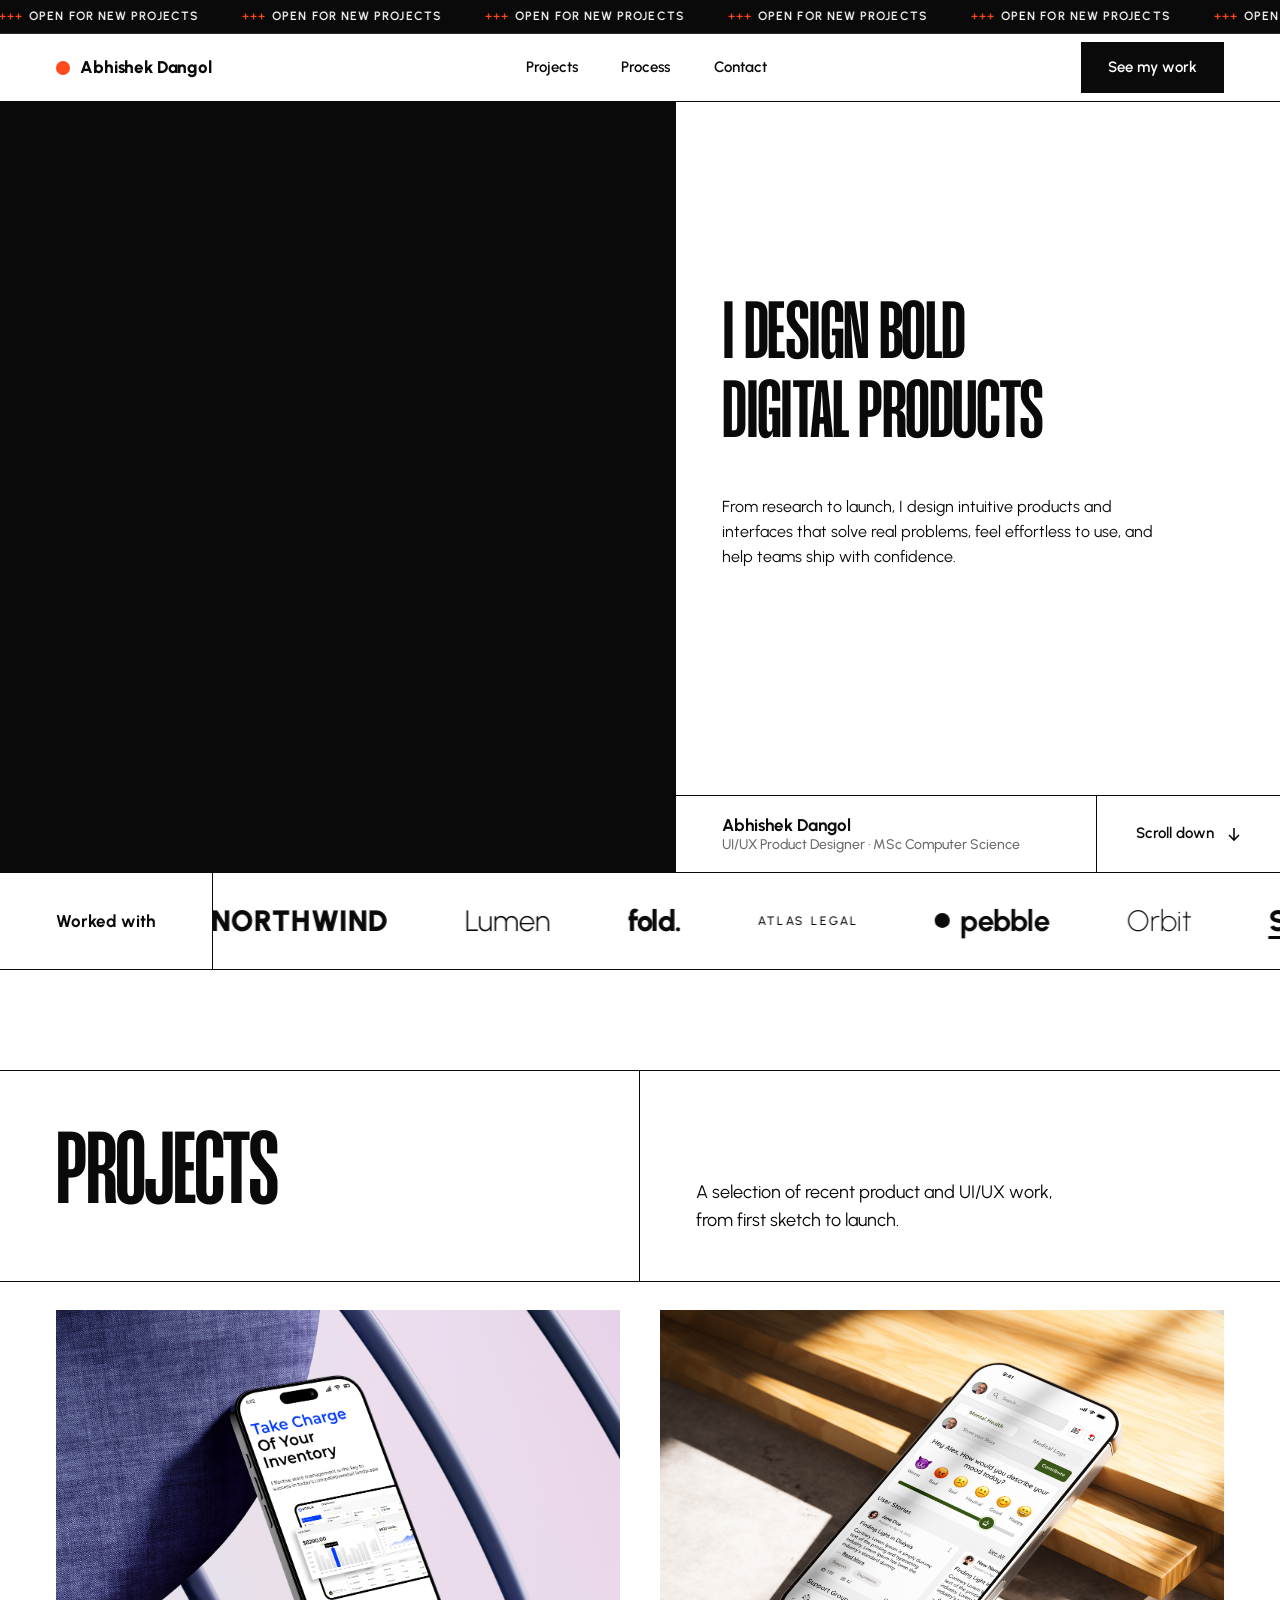
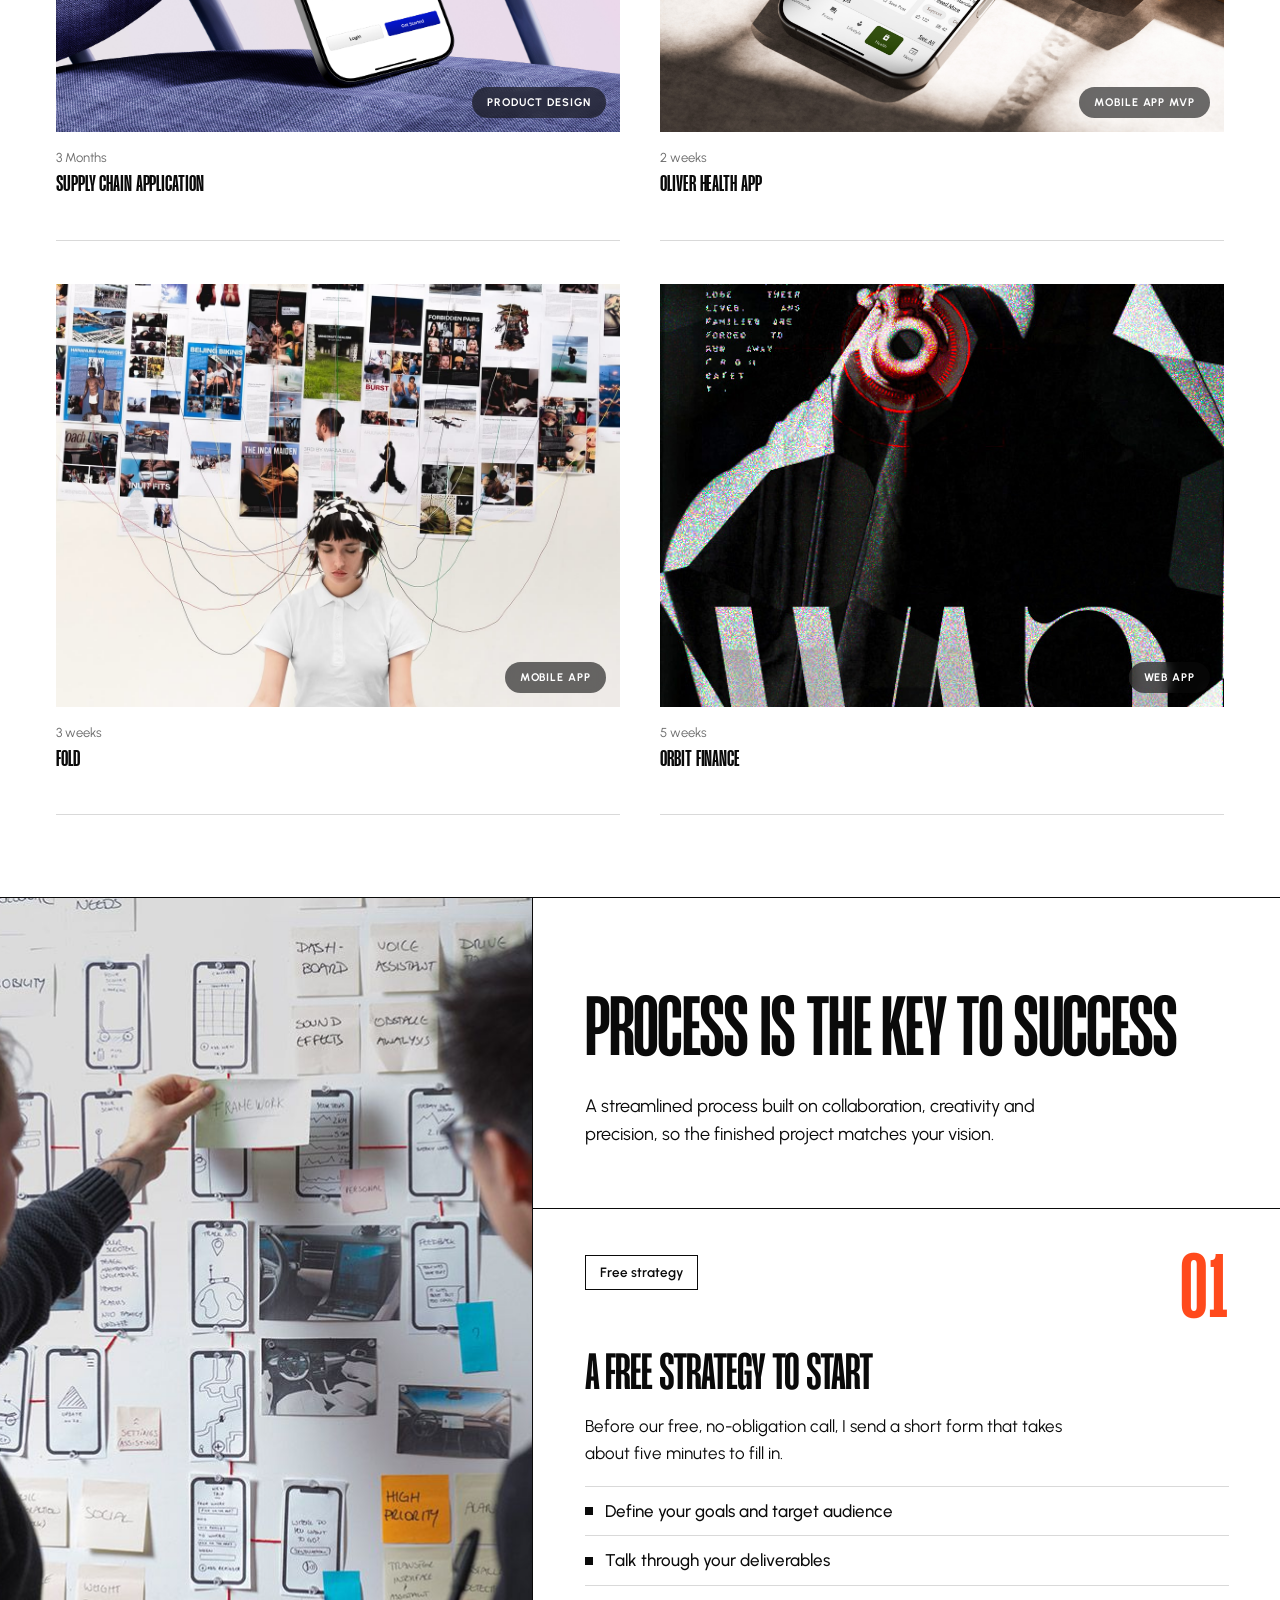
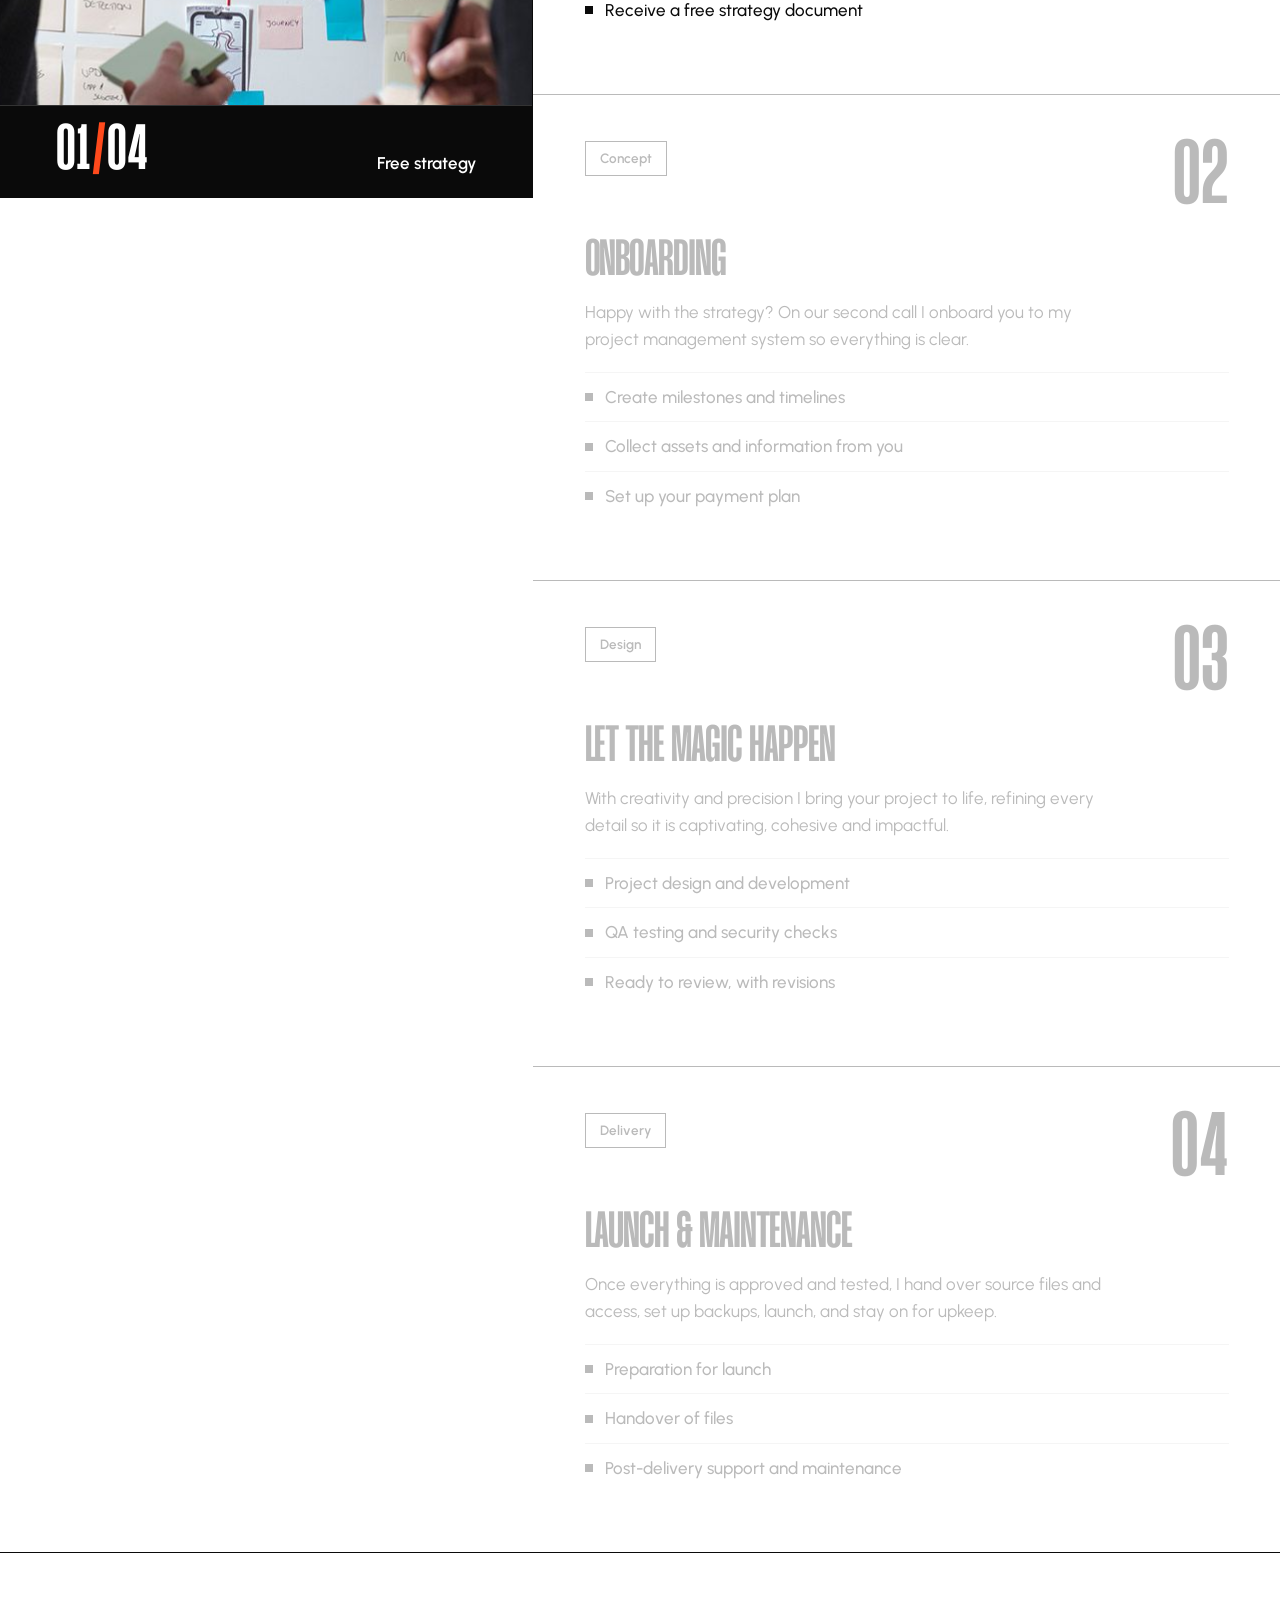
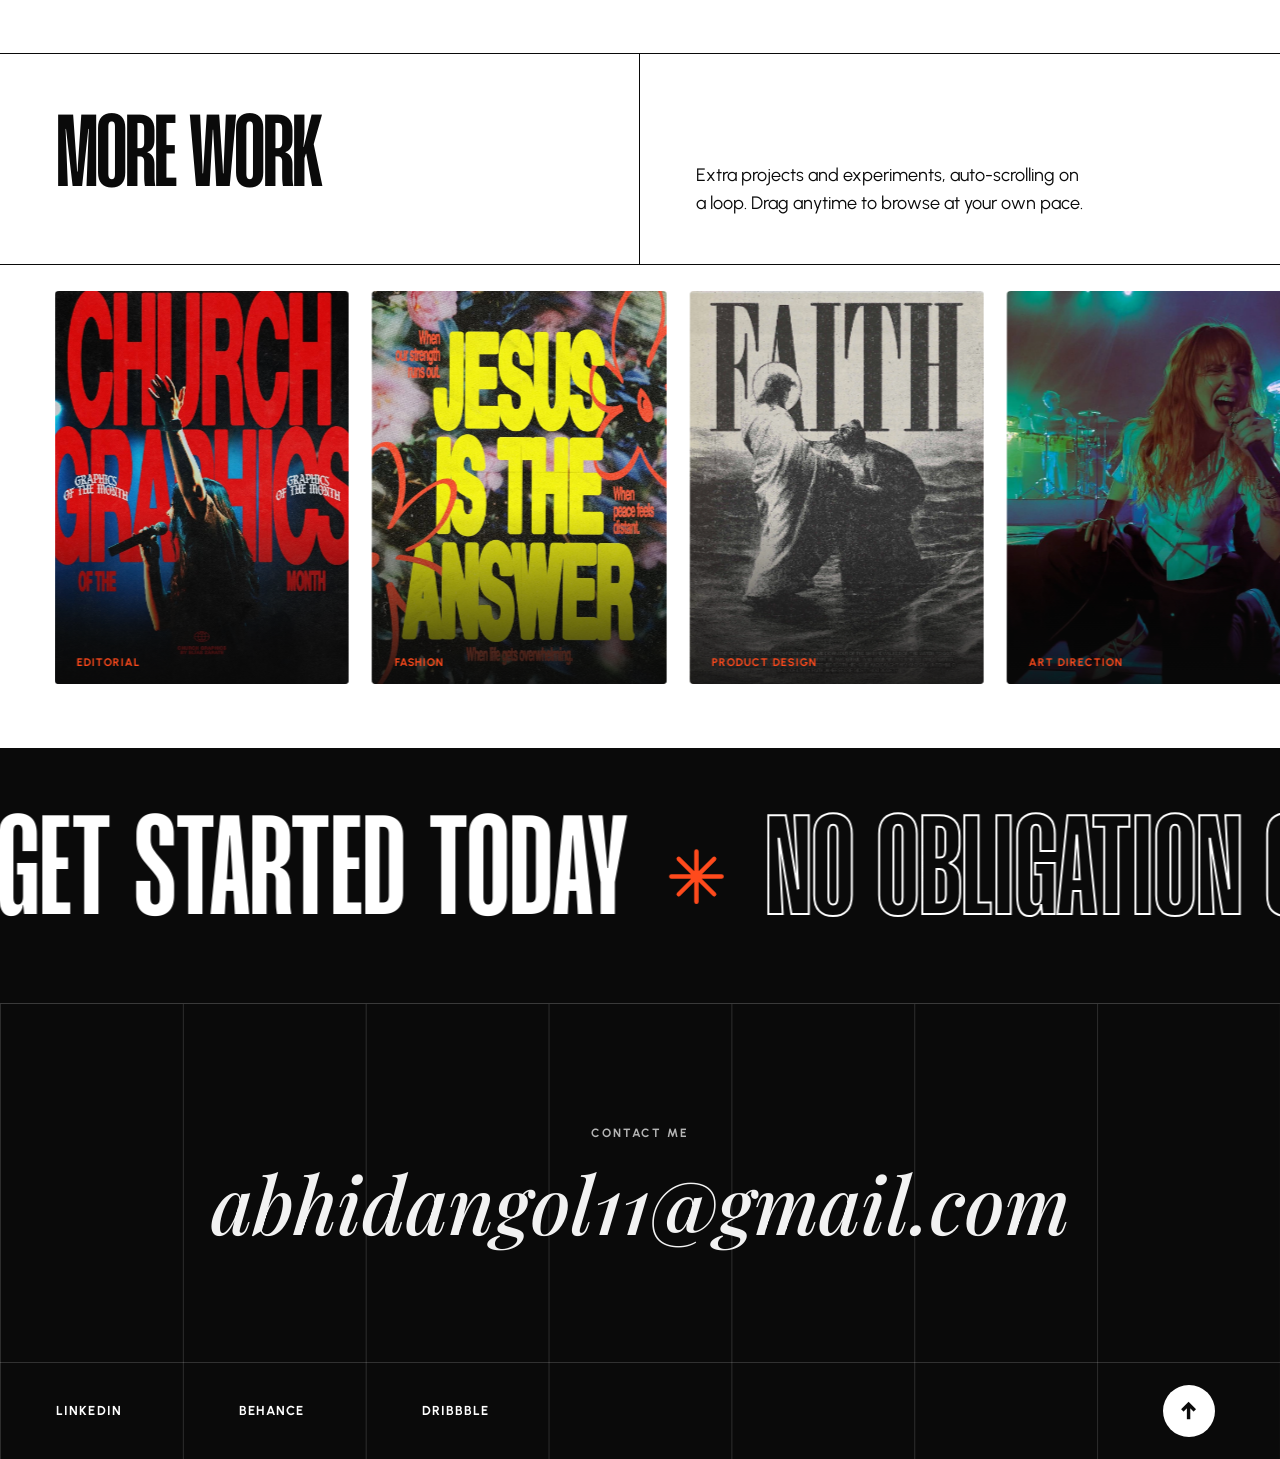
==== index.html @ b057a964 "Commented code deleted, font updated in project page" ====
<!doctype html>
<html lang="en">

<head>
  <meta charset="utf-8">
  <meta name="viewport" content="width=device-width, initial-scale=1">
  <title>Abhishek Dangol | UI/UX Product Designer</title>
  <meta name="description"
    content="Portfolio of Abhishek Dangol, a UI/UX product designer with a master's degree in computer science, crafting thoughtful digital products from research to launch.">
  <meta name="theme-color" content="#ffffff">
  <meta property="og:title" content="Abhishek Dangol | UI/UX Product Designer">
  <meta property="og:description"
    content="Digital products designed with research, care and craft, from first sketch to launch.">
  <meta property="og:type" content="website">
  <link rel="icon"
    href="data:image/svg+xml,%3Csvg xmlns='http://www.w3.org/2000/svg' viewBox='0 0 32 32'%3E%3Crect width='32' height='32' fill='%230A0A0A'/%3E%3Ccircle cx='16' cy='16' r='7' fill='%23FF4A1C'/%3E%3C/svg%3E">
  <link rel="preconnect" href="https://fonts.googleapis.com">
  <link rel="preconnect" href="https://fonts.gstatic.com" crossorigin>
  <link href="https://fonts.googleapis.com/css2?family=Archivo:wdth,wght@62..125,100..900&family=Playfair+Display:ital,wght@1,500;1,600&display=swap"
    rel="stylesheet">

  <link href="https://fonts.googleapis.com/css2?family=Urbanist:wght@400;500;600;700;800&family=Playfair+Display:ital,wght@1,500;1,600&display=swap"
  rel="stylesheet">

  
  <link rel="stylesheet" href="portfolio.css">
  <script>document.documentElement.classList.add('js')</script>

  <!--
  ─────────────────────────────────────────────────────────────
  HOW TO MAKE THIS YOURS
  1. Find & replace  "Abhishek Dangol"  with your name, if needed.
  2. Replace the links marked YOUR-BOOKING-LINK, YOUR-LINKEDIN, YOUR-CASE-STUDIES-LINK
     and YOUR-PROJECT-LINK.
  3. Edit copy directly in the HTML. It is plain text.
  4. Every image placeholder below is a static generated graphic, not an
     animation, so you can see exactly where a real image will sit. To swap
     one in, add  data-img="your-image.jpg"  to that block's <canvas> and it
     is replaced with your <img> automatically:
       - Hero photo:      <canvas id="heroCv"> inside <div class="hero-viz">
       - Project covers:  the <canvas> inside each <a class="pcard">
       - Process visuals: the <canvas> inside each <div class="pframe">
         (one per step — 01 Free strategy, 02 Concept, 03 Design, 04 Delivery)
  5. The single accent colour is --accent in :root. Change it in one place.
  ─────────────────────────────────────────────────────────────
-->


</head>

<body>
  <a class="skip" href="#projects">Skip to content</a>

  <!-- ============ HEADER ============ -->
  <header class="site-header" id="top">
    <div class="ticker marquee" data-speed="55" aria-label="Currently open for new projects">
      <div class="track">
        <div class="set">
          <span class="tk"><em>+++</em>Open for new projects</span>
          <span class="tk"><em>+++</em>Open for new projects</span>
          <span class="tk"><em>+++</em>Open for new projects</span>
          <span class="tk"><em>+++</em>Open for new projects</span>
        </div>
      </div>
    </div>
    <nav class="nav" aria-label="Main">
      <a class="logo" href="#top" aria-label="Abhishek Dangol, back to top"><i></i>Abhishek Dangol</a>
      <ul class="links">
        <li><a href="#projects"><span class="roll">Projects</span></a></li>
        <li><a href="#process"><span class="roll">Process</span></a></li>
        <li><a href="#contact"><span class="roll">Contact</span></a></li>
      </ul>
      <a class="btn" href="YOUR-BOOKING-LINK" target="_blank" rel="noopener"><span class="roll">See my work</span></a>
      <button class="burger" id="burger" aria-expanded="false" aria-controls="menu">Menu</button>
    </nav>
  </header>

  <div class="menu" id="menu" aria-hidden="true">
    <ul>
      <li><a href="#projects">Projects</a></li>
      <li><a href="#process">Process</a></li>
      <li><a href="#contact">Contact</a></li>
    </ul>
    <p>Open for new projects. Free, no-obligation strategy call.</p>
  </div>

  <main>

    <!-- ============ HERO ============ -->
    <section class="hero" aria-labelledby="hero-title">
      <div class="hero-viz" id="heroViz">
        <!-- <canvas id="heroCv" aria-hidden="true"></canvas> -->
        <!-- <img src="images/hero-image.jpg" alt="Abhishek Dangol"> -->
        <video
          src="images/video.mp4"
          autoplay
          muted
          loop
          playsinline
          aria-label="Abhishek Dangol">
        </video>

        <!-- <span class="hint">Photo placeholder</span> -->
      </div>
      <div class="hero-copy">
        <div class="hc-main">
          <h1 class="display" id="hero-title">
            <span class="line"><span class="inner" style="--d:0">I design bold</span></span>
            <span class="line"><span class="inner" style="--d:1">digital products</span></span>
            <!-- <span class="line"><span class="inner" style="--d:2">products</span></span> -->
          </h1>
          <p>From research to launch, I design intuitive products and interfaces that solve real problems, feel
            effortless to use, and help teams ship with confidence.</p>
        </div>
        <div class="hc-bar">
          <div class="who">Abhishek Dangol<span>UI/UX Product Designer &middot; MSc Computer Science</span></div>
          <a class="cue" href="#clients"><span class="roll">Scroll down</span>
            <svg viewBox="0 0 16 16" fill="none" stroke="currentColor" stroke-width="1.6" aria-hidden="true">
              <path d="M8 2v11M3 9l5 5 5-5" />
            </svg></a>
        </div>
      </div>
    </section>

    <!-- ============ CLIENTS BAND ============ -->
    <section class="clients" id="clients" aria-label="Selected clients">
      <div class="clients-label">Worked with</div>
      <div class="marquee" data-speed="60" data-velocity>
        <div class="track">
          <div class="set">
            <span class="wm"
              style="font-weight:900;font-variation-settings:'wdth' 62;text-transform:uppercase">Northwind</span>
            <span class="wm" style="font-weight:300;font-variation-settings:'wdth' 125">Lumen</span>
            <span class="wm" style="font-weight:800;letter-spacing:-.04em">fold.</span>
            <span class="wm"
              style="font-weight:500;font-variation-settings:'wdth' 125;letter-spacing:.2em;font-size:.72em;text-transform:uppercase">Atlas
              Legal</span>
            <span class="wm" style="font-weight:700;font-variation-settings:'wdth' 85"><i></i>pebble</span>
            <span class="wm" style="font-weight:200;font-variation-settings:'wdth' 115">Orbit</span>
            <span class="wm"
              style="font-weight:800;font-variation-settings:'wdth' 70;text-transform:uppercase;text-decoration:underline;text-decoration-thickness:.09em;text-underline-offset:.16em">Sable</span>
            <span class="wm"
              style="font-weight:400;font-variation-settings:'wdth' 100;letter-spacing:-.02em">verdant</span>
          </div>
        </div>
      </div>
    </section>

    <!-- ============ PROJECTS (image + meta cards, matches reference) ============ -->
    <section class="projects" id="projects" aria-labelledby="proj-title">
      <div class="svc-intro">
        <h2 class="display" id="proj-title">Projects</h2>
        <p>A selection of recent product and UI/UX work, from first sketch to launch.</p>
      </div>
      <!-- <div class="proj-items">Items: <b>04</b></div> -->

      <div class="pgrid-list">
        <a class="pcard" href="/Project/project detail main.html" target="_blank" rel="noopener"
          aria-label="Lumen Health: Website design and Webflow build. View project">
          <!-- <div class="cv"><canvas data-scene="arch" data-theme="grey" data-cell="9"
              data-alt="Lumen Health project preview"></canvas><span class="ptag">Web Design</span></div> -->

          <div class="cv">
            <img src="images/supply.jpg" alt="Supply Chain Application">
            <span class="ptag">Product Design</span>
          </div>
          <div class="pinfo"><span class="dur">3 Months</span>
            <h3 class="display">Supply Chain Application</h3>
          </div>
        </a>
        <a class="pcard" href="/Project/project detail main.html" target="_blank" rel="noopener"
          aria-label="Northwind Coffee: Brand identity and packaging. View project">
          <!-- <div class="cv"><canvas data-scene="letter" data-theme="dark" data-letter="N" data-cell="9"
              data-alt="Northwind Coffee project preview"></canvas><span class="ptag">Branding</span></div> -->

          <div class="cv">
            <img src="images/oliver.jpg" alt="Oliver Health App">
            <span class="ptag">Mobile App MVP</span>
          </div>
          <div class="pinfo"><span class="dur">2 weeks</span>
            <h3 class="display">Oliver Health App</h3>
          </div>
        </a>

        

        <a class="pcard" href="/Project/project detail main.html" target="_blank" rel="noopener"
          aria-label="Fold: Mobile app design. View project">

          <div class="cv">
            <img src="images/3.jpg" alt="Fold project preview">
            <span class="ptag">Mobile App</span>
          </div>

          <div class="pinfo"><span class="dur">3 weeks</span>
            <h3 class="display">Fold</h3>
          </div>
        </a>
        
        <a class="pcard" href="/Project/project detail main.html" target="_blank" rel="noopener"
          aria-label="Orbit Finance: Dashboard and React web app. View project">

          <div class="cv">
            <img src="images/prac.jpg" alt="Orbit Finance project preview">
            <span class="ptag">Web App</span>
          </div>

          <div class="pinfo"><span class="dur">5 weeks</span>
            <h3 class="display">Orbit Finance</h3>
          </div>
        </a>
      </div>
    </section>


    <!-- ============ PROCESS ============ -->
    <section id="process" aria-labelledby="proc-title">
      <div class="pgrid">
        <div class="pviz" aria-hidden="true">

          <div class="pframe on">
              <img src="images/process1.jpg" alt="Free strategy">
          </div>

          <div class="pframe">
              <img src="images/process2.jpg" alt="Concept">
          </div>

          <div class="pframe">
              <img src="images/process3.jpg" alt="Design">
          </div>

          <div class="pframe">
              <img src="images/process4.jpg" alt="Delivery">
          </div>

          <div class="pcap"><span class="cur"><span id="procCur">01</span><em>/</em>04</span><span id="procName">Free
              strategy</span></div>
        </div>
        <div class="pmain">
          <div class="phead">
            <h2 class="display" id="proc-title">Process is the key to success</h2>
            <p>A streamlined process built on collaboration, creativity and precision, so the finished project matches
              your vision.</p>
          </div>
          <ol>
            <li class="pstep on" data-name="Free strategy">
              <div class="ps-top"><span class="pill">Free strategy</span><span class="ps-num"
                  aria-hidden="true">01</span></div>
              <h3 class="display">A free strategy to start</h3>
              <p>Before our free, no-obligation call, I send a short form that takes about five minutes to fill in.</p>
              <ul>
                <li>Define your goals and target audience</li>
                <li>Talk through your deliverables</li>
                <li>Receive a free strategy document</li>
              </ul>
            </li>
            <li class="pstep" data-name="Concept">
              <div class="ps-top"><span class="pill">Concept</span><span class="ps-num" aria-hidden="true">02</span>
              </div>
              <h3 class="display">Onboarding</h3>
              <p>Happy with the strategy? On our second call I onboard you to my project management system so everything
                is clear.</p>
              <ul>
                <li>Create milestones and timelines</li>
                <li>Collect assets and information from you</li>
                <li>Set up your payment plan</li>
              </ul>
            </li>
            <li class="pstep" data-name="Design">
              <div class="ps-top"><span class="pill">Design</span><span class="ps-num" aria-hidden="true">03</span>
              </div>
              <h3 class="display">Let the magic happen</h3>
              <p>With creativity and precision I bring your project to life, refining every detail so it is captivating,
                cohesive and impactful.</p>
              <ul>
                <li>Project design and development</li>
                <li>QA testing and security checks</li>
                <li>Ready to review, with revisions</li>
              </ul>
            </li>
            <li class="pstep" data-name="Delivery">
              <div class="ps-top"><span class="pill">Delivery</span><span class="ps-num" aria-hidden="true">04</span>
              </div>
              <h3 class="display">Launch &amp; maintenance</h3>
              <p>Once everything is approved and tested, I hand over source files and access, set up backups, launch,
                and stay on for upkeep.</p>
              <ul>
                <li>Preparation for launch</li>
                <li>Handover of files</li>
                <li>Post-delivery support and maintenance</li>
              </ul>
            </li>
          </ol>
        </div>
      </div>
    </section>

    <!-- ============ MORE WORK (auto-scrolling marquee, drag-to-browse, 3:4 cards) ============ -->
    <section class="extra" aria-labelledby="extra-title">
      <div class="svc-intro">
        <h2 class="display" id="extra-title">More work</h2>
        <p>Extra projects and experiments, auto-scrolling on a loop. Drag anytime to browse at your own pace.</p>
      </div>
      <div class="extra-scroll marquee" data-speed="34" data-drag data-hover-pause data-velocity
        aria-label="Additional projects, auto-scrolling, drag to browse">
        <div class="track">
          <div class="set">
            <a class="xcard" href="YOUR-PROJECT-LINK" target="_blank" rel="noopener"
              aria-label="Off Grid: Editorial photography. View project">
              <!-- <div class="cv"><canvas data-scene="sphere" data-theme="dark" data-cell="8"
                  data-alt="Off Grid project preview"></canvas></div> -->

              <div class="cv">
                <img src="images/extra1.webp" alt="Off Grid project preview">
              </div>

              <div class="xmeta"><span class="xcat">Editorial</span>
                <h3>Off Grid</h3>
                <p>Band portrait series shot on location, 2 weeks.</p>
              </div>
            </a>
            <a class="xcard" href="YOUR-PROJECT-LINK" target="_blank" rel="noopener"
              aria-label="Primary Form: Fashion campaign. View project">
              <!-- <div class="cv"><canvas data-scene="grad" data-theme="grey" data-cell="8"
                  data-alt="Primary Form project preview"></canvas></div> -->

              <div class="cv">
                <img src="images/extra2.webp" alt="Primary Form project preview">
              </div>

              <div class="xmeta"><span class="xcat">Fashion</span>
                <h3>Primary Form</h3>
                <p>Bold colour-blocked lookbook campaign, 4 weeks.</p>
              </div>
            </a>
            <a class="xcard" href="YOUR-PROJECT-LINK" target="_blank" rel="noopener"
              aria-label="Luma Wood: Product design. View project">
              <!-- <div class="cv"><canvas data-scene="moon" data-theme="light" data-cell="8"
                  data-alt="Luma Wood project preview"></canvas></div> -->

              <div class="cv">
                <img src="images/extra3.webp" alt="Luma Wood project preview">
              </div>

              <div class="xmeta"><span class="xcat">Product Design</span>
                <h3>Luma Wood</h3>
                <p>Sculptural wooden desk lamp, 2 weeks.</p>
              </div>
            </a>
            <a class="xcard" href="YOUR-PROJECT-LINK" target="_blank" rel="noopener"
              aria-label="Soft Signal: Art direction. View project">
              <!-- <div class="cv"><canvas data-scene="blobs" data-theme="dark" data-cell="8"
                  data-alt="Soft Signal project preview"></canvas></div> -->

              <div class="cv">
                <img src="images/extra4.webp" alt="Soft Signal project preview">
              </div>

              <div class="xmeta"><span class="xcat">Art Direction</span>
                <h3>Soft Signal</h3>
                <p>Close-up beauty and skincare visuals, 2 weeks.</p>
              </div>
            </a>
            <a class="xcard" href="YOUR-PROJECT-LINK" target="_blank" rel="noopener"
              aria-label="Lumen Void: Art direction. View project">
              <!-- <div class="cv"><canvas data-scene="wave" data-theme="dark" data-cell="8"
                  data-alt="Lumen Void project preview"></canvas></div> -->

              <div class="cv">
                <img src="images/prac.jpg" alt="Lumen Void project preview">
              </div>

              <div class="xmeta"><span class="xcat">Art Direction</span>
                <h3>Lumen Void</h3>
                <p>Powder and light study, 5 weeks.</p>
              </div>
            </a>
            <a class="xcard" href="YOUR-PROJECT-LINK" target="_blank" rel="noopener"
              aria-label="Silence Studio: Branding. View project">
              <!-- <div class="cv"><canvas data-scene="rings" data-theme="grey" data-cell="8"
                  data-alt="Silence Studio project preview"></canvas></div> -->

              <div class="cv">
                <img src="images/extra6.webp" alt="Lumen Void project preview">
              </div>

              <div class="xmeta"><span class="xcat">Branding</span>
                <h3>Silence Studio</h3>
                <p>Audio brand identity and packaging, 3 weeks.</p>
              </div>
            </a>
          </div>
        </div>
      </div>
    </section>

    <!-- ============ CTA ============ -->
    <section class="cta" id="contact" aria-labelledby="cta-title">
      <h2 class="cta-mq marquee" id="cta-title" data-speed="110" data-velocity>
        <span class="track"><span class="set">
            <span class="u">Get started today
              <svg class="spin" viewBox="0 0 40 40" fill="none" stroke="currentColor" stroke-width="3"
                stroke-linecap="round" aria-hidden="true">
                <path d="M20 3v34M3 20h34M8 8l24 24M32 8L8 32" />
              </svg>
            </span>
            <span class="u o">No obligation call
              <svg class="spin" viewBox="0 0 40 40" fill="none" stroke="currentColor" stroke-width="3"
                stroke-linecap="round" aria-hidden="true">
                <path d="M20 3v34M3 20h34M8 8l24 24M32 8L8 32" />
              </svg>
            </span>
          </span></span>
      </h2>
    </section>

  </main>

  <!-- ============ FOOTER ============ -->

  <footer class="footer">

    <div class="footer-contact">
      <span class="footer-label">Contact me</span>
      <a class="footer-mail" href="mailto:abhidangol11@gmail.com">
        abhidangol11@gmail.com
      </a>
    </div>

    <div class="footer-bottom">

      <a class="footer-link footer-link-1"
        href="YOUR-LINKEDIN"
        target="_blank"
        rel="noopener">
        <span class="roll">LinkedIn</span>
      </a>

      <a class="footer-link footer-link-2"
        href="YOUR-BEHANCE-LINK"
        target="_blank"
        rel="noopener">
        <span class="roll">Behance</span>
      </a>

      <a class="footer-link footer-link-3"
        href="YOUR-DRIBBBLE-LINK"
        target="_blank"
        rel="noopener">
        <span class="roll">Dribbble</span>
      </a>

      <a class="footer-top"
        href="#top"
        id="toTop"
        aria-label="Back to top">
        <span class="footer-top-icon">↑</span>
      </a>

    </div>

  </footer>

  <script src="portfolio.js"></script>
</body>

</html>
---- portfolio.css ----
@font-face {
    font-family: 'Mango Grotesque';
    src: url('fonts/MangoGrotesque-SemiBold.ttf') format('woff2');
    font-weight: 400;
    font-style: normal;
    font-display: swap;
}

:root {
    --paper: #ffffff;
    --soft: #F2F2F2;
    --ink: #0A0A0A;
    --mute: #6B6B6B;
    --hair: #D9D9D9;
    --accent: #FF4A1C;
    /* --ff-display: 'Archivo', 'Arial Narrow', Impact, sans-serif;
    --ff-body: 'Archivo', system-ui, -apple-system, 'Segoe UI', sans-serif;
    --ff-serif: 'Playfair Display', Georgia, 'Times New Roman', serif; */
    --ff-display: 'Mango Grotesque', sans-serif;
    --ff-body: 'Urbanist', system-ui, -apple-system, 'Segoe UI', sans-serif;
    --ff-serif: 'Playfair Display', Georgia, 'Times New Roman', serif;
    --pad: clamp(22px, 4.4vw, 64px);
    --tick-h: 34px;
    --nav-h: 68px;
    --ease: cubic-bezier(.22, 1, .36, 1);
}

* {
    box-sizing: border-box;
    margin: 0;
    padding: 0
}

html {
    -webkit-text-size-adjust: 100%;
    scroll-behavior: smooth;
    overflow-x: clip
}

body {
    font-family: var(--ff-body);
    font-size: 17px;
    line-height: 1.55;
    color: var(--ink);
    background: var(--paper);
    overflow-x: clip;
    -webkit-font-smoothing: antialiased
}

body.lock {
    overflow: hidden
}

::selection {
    background: var(--accent);
    color: var(--ink)
}

a {
    color: inherit;
    text-decoration: none
}

ul,
ol {
    list-style: none
}

img,
svg,
canvas {
    display: block;
    max-width: 100%
}

button {
    font: inherit;
    color: inherit;
    background: none;
    border: 0;
    cursor: pointer
}

:focus-visible {
    outline: 2px solid var(--accent);
    outline-offset: 3px
}

.skip {
    position: fixed;
    left: 16px;
    top: -60px;
    z-index: 100;
    background: var(--ink);
    color: #fff;
    padding: 10px 16px;
    transition: top .3s
}

.skip:focus {
    top: 12px
}

section[id] {
    scroll-margin-top: 40px
}

/* .display {
    font-family: var(--ff-display);
    font-weight: 800;
    font-variation-settings: 'wdth' 64;
    text-transform: uppercase;
    letter-spacing: -.005em;
    line-height: .9
} */

.display {
    font-family: var(--ff-display);
    font-weight: 800;
    text-transform: uppercase;
    letter-spacing: -.02em;
    line-height: .9;
}

/* text-roll hover */
.roll {
    display: block;
    position: relative;
    overflow: hidden;
    line-height: 1.3
}

.js .roll>span {
    display: block;
    white-space: nowrap;
    transition: transform .55s var(--ease)
}

.js .roll>span:last-child {
    position: absolute;
    left: 0;
    top: 100%
}

a:hover .roll>span,
button:hover .roll>span,
a:focus-visible .roll>span,
button:focus-visible .roll>span {
    transform: translateY(-100%)
}

.btn {
    display: inline-flex;
    align-items: center;
    padding: 15px 26px;
    background: var(--ink);
    color: #fff;
    font-weight: 600;
    font-size: 15px;
    border: 1px solid var(--ink);
    transition: background .3s, color .3s, border-color .3s
}

.btn:hover,
.btn:focus-visible {
    background: var(--accent);
    border-color: var(--accent);
    color: var(--ink)
}

.btn-ghost {
    background: transparent;
    color: var(--ink)
}

.btn-ghost:hover,
.btn-ghost:focus-visible {
    background: var(--ink);
    border-color: var(--ink);
    color: #fff
}

.spin {
    display: inline-block;
    flex: none;
    will-change: transform
}

/* marquee engine */
.marquee {
    overflow: hidden;
    position: relative;
    min-width: 0
}

.track {
    display: flex;
    width: max-content;
    will-change: transform
}

.set {
    display: flex;
    flex: none;
    align-items: center
}

/* ---------- header ---------- */
.site-header {
    position: fixed;
    inset: 0 0 auto 0;
    z-index: 60;
    transition: transform .55s var(--ease)
}

.site-header.hide {
    transform: translateY(-100%)
}

.ticker {
    height: var(--tick-h);
    background: var(--ink);
    color: #fff;
    font-size: 12px;
    font-weight: 600;
    letter-spacing: .09em;
    text-transform: uppercase;
    display: flex;
    align-items: center;
    border-bottom: 1px solid #2a2a2a
}

.ticker .tk {
    padding-right: 44px;
    white-space: nowrap
}

.ticker .tk em {
    font-style: normal;
    color: var(--accent);
    margin-right: 6px
}

.nav {
    height: var(--nav-h);
    padding: 0 var(--pad);
    display: flex;
    align-items: center;
    justify-content: space-between;
    gap: 24px;
    background: rgba(255, 255, 255, .94);
    -webkit-backdrop-filter: blur(12px);
    backdrop-filter: blur(12px);
    border-bottom: 1px solid var(--ink)
}

.logo {
    display: flex;
    align-items: center;
    gap: 10px;
    font-weight: 800;
    font-size: 17px;
    letter-spacing: -.01em
}

.logo i {
    width: 14px;
    height: 14px;
    border-radius: 50%;
    background: var(--accent);
    flex: none
}

.links {
    display: flex;
    gap: clamp(24px, 3.4vw, 48px);
    font-weight: 600;
    font-size: 15px
}

.burger {
    display: none;
    padding: 9px 16px;
    border: 1px solid currentColor;
    font-weight: 600;
    font-size: 14px
}

.menu {
    position: fixed;
    inset: 0;
    z-index: 55;
    background: var(--ink);
    color: #fff;
    padding: calc(var(--tick-h) + var(--nav-h) + 28px) var(--pad) 40px;
    display: flex;
    flex-direction: column;
    justify-content: space-between;
    transform: translateY(-101%);
    visibility: hidden;
    transition: transform .7s var(--ease), visibility 0s .7s
}

.menu.open {
    transform: none;
    visibility: visible;
    transition: transform .7s var(--ease)
}

.menu ul a {
    display: block;
    font: 800 clamp(52px, 17vw, 96px)/1.02 var(--ff-display);
    font-variation-settings: 'wdth' 64;
    text-transform: uppercase
}

.menu ul a:hover {
    color: var(--accent)
}

.menu p {
    opacity: .65;
    font-size: 15px
}

.menu-open .site-header .nav {
    background: var(--ink);
    color: #fff;
    border-color: #2a2a2a
}

/* ---------- hero ---------- */

.hero {
    display: grid;
    grid-template-columns: minmax(0, 1.12fr) minmax(0, 1fr);

    height: calc(97vh - var(--tick-h) - var(--nav-h));

    margin-top: calc(var(--tick-h) + var(--nav-h));

    border-bottom: 1px solid var(--ink);
    /* padding-bottom: 20px; */
}


.hero-viz {
    position: relative;
    background: var(--ink);
    border-right: 1px solid var(--ink);
    min-height: 0;
    overflow: hidden;
}

.hero-viz canvas {
    position: absolute;
    inset: 0;
    width: 100%;
    height: 100%
}

.hero-viz video {
    position: absolute;
    inset: 0;
    width: 100%;
    height: 100%;
    object-fit: cover;
}


.hero-copy {
    display: grid;
    grid-template-rows: minmax(0, 1fr) auto;
    min-width: 0;
    min-height: 0;
    /* overflow: hidden; */
}


.hc-main {
    min-height: 0;
    margin: 0;
    padding: clamp(20px, 4vw, 64px) clamp(22px, 3.6vw, 56px);
    display: flex;
    flex-direction: column;
    justify-content: center;
    overflow-y: hidden;
}


.hero h1 {
    font-size: clamp(50px, 6.3vw, 118px);
    margin-bottom: clamp(24px, 3vw, 40px)
}

.hero h1 .line {
    display: block;
    overflow: hidden;
    padding: .02em 0 .06em
}

.hero h1 .inner {
    display: block;
    transform: translateY(112%);
    animation: rise 1.15s var(--ease) forwards;
    animation-delay: calc(.15s + var(--d, 0)*.12s)
}

@keyframes rise {
    to {
        transform: none
    }
}

.hc-main p {
    max-width: 44ch;
    font-size: clamp(16px, 1.25vw, 19px);
    margin-bottom: 28px
}

.hc-main p,
.hf-cta {
    opacity: 0;
    transform: translateY(16px);
    animation: up 1s var(--ease) forwards;
    animation-delay: .85s
}


@keyframes up {
    to {
        opacity: 1;
        transform: none
    }
}

.hc-bar {
    display: grid;
    grid-template-columns: 1fr auto;
    border-top: 1px solid var(--ink);
    /* border-bottom: 1px solid var(--ink); */
}

.who {
    padding: 18px clamp(22px, 3.6vw, 56px);
    font-weight: 700;
    line-height: 1.3
}

.who span {
    display: block;
    font-weight: 500;
    font-size: 14px;
    color: var(--mute)
}

.cue {
    display: flex;
    align-items: center;
    gap: 12px;
    padding: 0 clamp(22px, 3vw, 44px);
    border-left: 1px solid var(--ink);
    font-weight: 600;
    font-size: 15px;
    transition: background .3s
}

.cue svg {
    width: 16px;
    height: 16px;
    transition: transform .5s var(--ease)
}

.cue:hover {
    background: var(--soft)
}

.cue:hover svg {
    transform: translateY(4px)
}

/* ---------- clients band ---------- */
.clients {
    display: grid;
    grid-template-columns: auto minmax(0, 1fr);
    border-bottom: 1px solid var(--ink)
}

.clients-label {
    display: flex;
    align-items: center;
    padding: 0 var(--pad);
    border-right: 1px solid var(--ink);
    font-weight: 700;
    white-space: nowrap
}

.clients .marquee {
    padding: clamp(22px, 2.6vw, 34px) 0
}

.wm {
    display: flex;
    align-items: center;
    gap: 10px;
    margin-right: clamp(44px, 6vw, 92px);
    font-size: clamp(22px, 2.3vw, 32px);
    line-height: 1;
    white-space: nowrap;
    color: var(--ink)
}

.wm i {
    width: .5em;
    height: .5em;
    border-radius: 50%;
    background: var(--ink)
}


/* ---------- projects (image + meta cards, matches reference layout) ---------- */
.projects {
    border-bottom: 1px solid var(--ink);
    border-top: 1px solid var(--ink);
    margin-top: 100px;
}


.pgrid-list {
    display: grid;
    grid-template-columns: repeat(2, minmax(0, 1fr));
    gap: 0 clamp(24px, 3.2vw, 48px);
    padding: clamp(18px, 2.4vw, 28px) var(--pad) clamp(20px, 3vw, 40px)
}

.pgrid-list .pcard {
    position: relative;
    display: block;
    padding-bottom: clamp(28px, 3.4vw, 44px);
    margin-bottom: clamp(28px, 3.4vw, 44px);
    border-bottom: 1px solid var(--hair)
}

.pcard .cv {
    position: relative;
    aspect-ratio: 4/3;
    border-radius: 4px;
    overflow: hidden;
    cursor: pointer;
    border-radius: 0;
}

/* .pcard .cv canvas, */
.pcard .cv img {
    position: absolute;
    inset: 0;
    width: 100%;
    height: 100%;
    object-fit: cover;
    transition: transform .7s var(--ease);
}

/* .pcard:hover .cv canvas, */
.pcard:hover .cv img,
/* .pcard:focus-visible .cv canvas, */
.pcard:focus-visible .cv img {
    transform: scale(1.05)
}

.pcard:focus-visible {
    outline-offset: -4px
}

.ptag {
    position: absolute;
    right: 14px;
    bottom: 14px;
    z-index: 2;
    padding: 7px 15px;
    border-radius: 999px;
    background: rgba(10, 10, 10, .6);
    -webkit-backdrop-filter: blur(6px);
    backdrop-filter: blur(6px);
    color: #fff;
    font-size: 11px;
    font-weight: 700;
    letter-spacing: .08em;
    text-transform: uppercase
}

.pinfo {
    padding-top: 16px
}

.pinfo .dur {
    display: block;
    font-size: 13px;
    color: var(--mute);
    margin-bottom: 6px
}

.pinfo h3 {
    font-size: clamp(19px, 1.9vw, 25px);
    letter-spacing: -.005em
}

/* ---------- section intro (shared by Projects etc.) ---------- */
.svc-intro {
    display: grid;
    grid-template-columns: 1fr 1fr;
    border-bottom: 1px solid var(--ink)
}

.svc-intro h2 {
    padding: clamp(32px, 4.6vw, 64px) var(--pad);
    font-size: clamp(48px, 8vw, 128px);
    border-right: 1px solid var(--ink)
}

.svc-intro p {
    align-self: end;
    padding: clamp(28px, 3.6vw, 52px) var(--pad);
    max-width: 46ch;
    font-size: 18px
}

.cv {
    position: relative;
    aspect-ratio: 4/3;
    overflow: hidden;
    background: var(--bg, #fff)
}

/* .cv canvas, */
.cv img {
    position: absolute;
    inset: 0;
    width: 100%;
    height: 100%;
    object-fit: cover
}


/* ---------- process ---------- */
.pgrid {
    display: grid;
    grid-template-columns: minmax(0, 5fr) minmax(0, 7fr);
    border-bottom: 1px solid var(--ink)
}

.pviz {
    position: sticky;
    top: 0;
    height: 100svh;
    background: var(--ink);
    border-right: 1px solid var(--ink);
    overflow: hidden
}

.pframe {
    position: absolute;
    inset: 0;
    opacity: 0;
    transition: opacity .6s var(--ease)
}

.pframe.on {
    opacity: 1
}

.pframe canvas,
.pframe img {
    position: absolute;
    inset: 0;
    width: 100%;
    height: 100%;
    object-fit: cover
}

.pcap {
    position: absolute;
    left: 0;
    right: 0;
    bottom: 0;
    display: flex;
    justify-content: space-between;
    align-items: baseline;
    gap: 16px;
    padding: 14px var(--pad);
    background: var(--ink);
    border-top: 1px solid #333;
    color: #fff;
    font-weight: 600
}

.pcap .cur {
    font: 800 clamp(44px, 5vw, 72px)/1 var(--ff-display);
    font-variation-settings: 'wdth' 64
}

.pcap .cur em {
    font-style: normal;
    color: var(--accent)
}

.pmain {
    min-width: 0;
}

.phead {
    padding: clamp(52px, 7.6vw, 112px) clamp(26px, 4vw, 60px) clamp(36px, 4.6vw, 60px)
}

.phead h2 {
    font-size: clamp(46px, 6.6vw, 112px);
    margin-bottom: 22px
}

.phead p {
    max-width: 42ch;
    font-size: 18px
}

.pstep {
    padding: clamp(32px, 3.6vw, 48px) clamp(26px, 4vw, 60px);
    border-top: 1px solid var(--ink);
    min-height: 54vh;
    opacity: .28;
    transition: opacity .5s var(--ease)
}

.pstep.on {
    opacity: 1
}

.ps-top {
    display: flex;
    justify-content: space-between;
    align-items: flex-start;
    gap: 16px;
    margin-bottom: 22px
}

.pill {
    padding: 6px 14px;
    border: 1px solid var(--ink);
    font-weight: 600;
    font-size: 13.5px
}

.ps-num {
    font: 800 clamp(56px, 7vw, 104px)/.85 var(--ff-display);
    font-variation-settings: 'wdth' 64;
    transition: color .4s
}

.pstep.on .ps-num {
    color: var(--accent)
}

.pstep h3 {
    font-size: clamp(32px, 4vw, 58px);
    margin-bottom: 14px
}

.pstep p {
    max-width: 52ch;
    margin-bottom: 20px
}

.pstep li {
    display: flex;
    align-items: center;
    gap: 12px;
    padding: 11px 0;
    border-top: 1px solid var(--hair);
    font-weight: 500
}

.pstep li::before {
    content: "";
    width: 8px;
    height: 8px;
    background: var(--ink);
    flex: none
}

/* ---------- extra projects (auto-scrolling marquee, drag-to-browse, 3:4 cards) ---------- */
.extra {
    border-bottom: 1px solid var(--ink);
    border-top: 1px solid var(--ink);
    margin-top: 100px;
}

.extra-scroll {
    cursor: grab;
    touch-action: pan-y;
    padding: clamp(16px, 2.2vw, 26px) 0 clamp(40px, 5vw, 64px) var(--pad)
}

.extra-scroll.dragging {
    cursor: grabbing
}

.extra-scroll .set {
    gap: clamp(14px, 1.8vw, 24px);
    padding-right: clamp(14px, 1.8vw, 24px)
}

.xcard {
    position: relative;
    display: block;
    flex: none;
    width: clamp(190px, 23vw, 300px);
    aspect-ratio: 3/4;
    overflow: hidden;
    border-radius: 4px;
    background: var(--soft)
}

.xcard .cv {
    position: absolute;
    inset: 0;
    aspect-ratio: auto
}

.xcard .cv canvas,
.xcard .cv img {
    position: absolute;
    inset: 0;
    width: 100%;
    height: 100%;
    object-fit: cover;
    transition: transform .7s var(--ease)
}

.xcard:hover .cv canvas,
.xcard:hover .cv img,
.xcard:focus-visible .cv canvas,
.xcard:focus-visible .cv img {
    transform: scale(1.06)
}

.xcard::after {
    content: "";
    position: absolute;
    inset: 0;
    z-index: 1;
    background: linear-gradient(180deg, rgba(10, 10, 10, 0) 55%, rgba(10, 10, 10, .86) 100%);
    pointer-events: none
}

.xmeta {
    position: absolute;
    left: 0;
    right: 0;
    bottom: 0;
    z-index: 2;
    padding: clamp(16px, 1.8vw, 22px);
    color: #fff;
    transform: translateY(calc(100% - 52px));
    transition: transform .5s var(--ease)
}

.xcard:hover .xmeta,
.xcard:focus-visible .xmeta {
    transform: none
}

.xmeta .xcat {
    display: block;
    font-size: 11px;
    font-weight: 700;
    letter-spacing: .09em;
    text-transform: uppercase;
    color: var(--accent);
    margin-bottom: 6px
}

.xmeta h3 {
    font-size: clamp(17px, 1.7vw, 21px);
    color: #fff;
    margin-bottom: 6px
}

.xmeta p {
    font-size: 13px;
    line-height: 1.4;
    color: #D9D9D9;
    opacity: 0;
    transition: opacity .3s var(--ease)
}

.xcard:hover .xmeta p,
.xcard:focus-visible .xmeta p {
    opacity: 1;
    transition-delay: .08s
}

/* ---------- cta ---------- */
.cta {
    background: var(--ink);
    color: #fff
}

.cta-mq {
    padding: clamp(40px, 5vw, 72px) 0;
    border-bottom: 1px solid #3a3a3a;
    font: 800 clamp(64px, 11vw, 190px)/.9 var(--ff-display);
    font-variation-settings: 'wdth' 64;
    text-transform: uppercase
}

.cta-mq .u {
    display: flex;
    align-items: center;
    gap: .28em;
    padding-right: .28em;
    white-space: nowrap
}

.cta-mq .o {
    -webkit-text-stroke: 2px #fff;
    color: transparent
}

.cta-mq .spin {
    width: .42em;
    height: .42em;
    color: var(--accent)
}


/* ---------- footer ---------- */

.footer {
    position: relative;
    background: var(--ink);
    color: #fff;
    background-image: repeating-linear-gradient(
        to right,
        rgba(255, 255, 255, .14) 0 1px,
        transparent 1px 100%
    );
    background-size: calc(100% / 7) 100%;
}

/* ---------- contact ---------- */

.footer-contact {
    min-height: auto;
    display: flex;
    flex-direction: column;
    align-items: center;
    justify-content: center;
    text-align: center;
    padding: 120px var(--pad);
    border-bottom: 1px solid rgba(255, 255, 255, .16);
}

.footer-label {
    display: block;
    margin-bottom: 20px;
    font-size: 12px;
    font-weight: 700;
    letter-spacing: .16em;
    text-transform: uppercase;
    color: #B5B5B5;
}

.footer-mail {
    display: inline-block;
    font-family: var(--ff-serif);
    font-style: italic;
    font-weight: 500;
    font-size: clamp(32px, 6.2vw, 80px);
    line-height: 1;
    color: #F2F2F2;
    transition: color .3s;
}

.footer-mail:hover {
    color: var(--accent);
}

/* ---------- bottom grid ---------- */

.footer-bottom {
    min-height: 96px;
    display: grid;
    grid-template-columns: repeat(7, 1fr);
    border-bottom: 0;
}

.footer-link,
.footer-top {
    display: flex;
    align-items: center;
    min-width: 0;
}

/* vertical grid lines */


.footer-link:last-child {
    border-right: 0;
}

/* social links */

.footer-link {
    padding: 20px var(--pad);
    font-size: 13px;
    font-weight: 700;
    letter-spacing: .08em;
    text-transform: uppercase;
    transition: color .3s;
}

.footer-link:hover {
    color: var(--accent);
}

/* LinkedIn */

.footer-link-1 {
    grid-column: 1;
}

/* Behance */

.footer-link-2 {
    grid-column: 2;
}

/* Dribbble */

.footer-link-3 {
    grid-column: 3;
}

/* back to top */

.footer-top {
    grid-column: 7;
    justify-content: center;
}

.footer-top-icon {
    width: 52px;
    height: 52px;
    display: flex;
    align-items: center;
    justify-content: center;
    border-radius: 50%;
    background: #fff;
    color: var(--ink);
    font-size: 28px;
    font-weight: 700;
    line-height: 1;
    transition:
        background .3s,
        color .3s,
        transform .3s;
}

.footer-top:hover .footer-top-icon {
    background: var(--accent);
    color: var(--ink);
    transform: translateY(-4px);
}

/* copyright */

.footer-copyright {
    grid-column: 5 / 8;
    justify-content: flex-end;
    padding: 20px var(--pad);
    font-size: 14px;
    color: #B5B5B5;
    border-right: 0;
}

/* ---------- responsive ---------- */
@media (max-width:860px) {

    .links,
    .nav>.btn {
        display: none
    }

    .burger {
        display: block
    }

    .hero {
        grid-template-columns: 1fr;
        height: auto;
    }

    .hero-viz {
        height: 52svh;
        min-height: 340px;
        border-right: 0;
        border-bottom: 1px solid var(--ink)
    }

    /*new code*/
    .hero-copy {
        display: flex;
        flex-direction: column;
        min-height: auto;
        overflow: visible;
    }


    .hero h1 {
        font-size: clamp(50px, 15vw, 96px)
    }

    .svc-intro {
        grid-template-columns: 1fr
    }

    .svc-intro h2 {
        border-right: 0;
        border-bottom: 1px solid var(--ink)
    }

    .pgrid-list {
        grid-template-columns: 1fr
    }

    .pgrid-list .pcard:last-child {
        border-bottom: 0;
        margin-bottom: 0
    }

    .pgrid {
        grid-template-columns: 1fr
    }

    .pviz {
        position: relative;
        height: 48svh;
        min-height: 320px;
        border-right: 0;
        border-bottom: 1px solid var(--ink)
    }

    .pstep {
        min-height: 0;
        opacity: 1
    }

    .pstep .ps-num {
        color: var(--ink)
    }


    .footer {
        background-size: calc(100%/3) 100%
    }

    .footer-links a {
        min-width: 33.33%
    }

    /* More Work: always show card information */
    .xmeta {
        transform: none;
    }

    .xmeta p {
        opacity: 1;
    }
}

@media (max-width:520px) {
    .clients-label {
        padding: 0 16px;
        font-size: 14px
    }

    .hc-bar {
        grid-template-columns: 1fr
    }

    .cue {
        display: none
    }

    .fbottom {
        flex-direction: column;
        align-items: flex-start
    }
}

@media (prefers-reduced-motion:reduce) {
    html {
        scroll-behavior: auto
    }

    *,
    *::before,
    *::after {
        animation-duration: .001ms !important;
        animation-iteration-count: 1 !important;
        transition-duration: .001ms !important
    }

    .hero h1 .inner {
        transform: none
    }

    .hc-main p,
    .hf-cta {
        opacity: 1;
        transform: none
    }

    .marquee {
        overflow-x: auto
    }
}
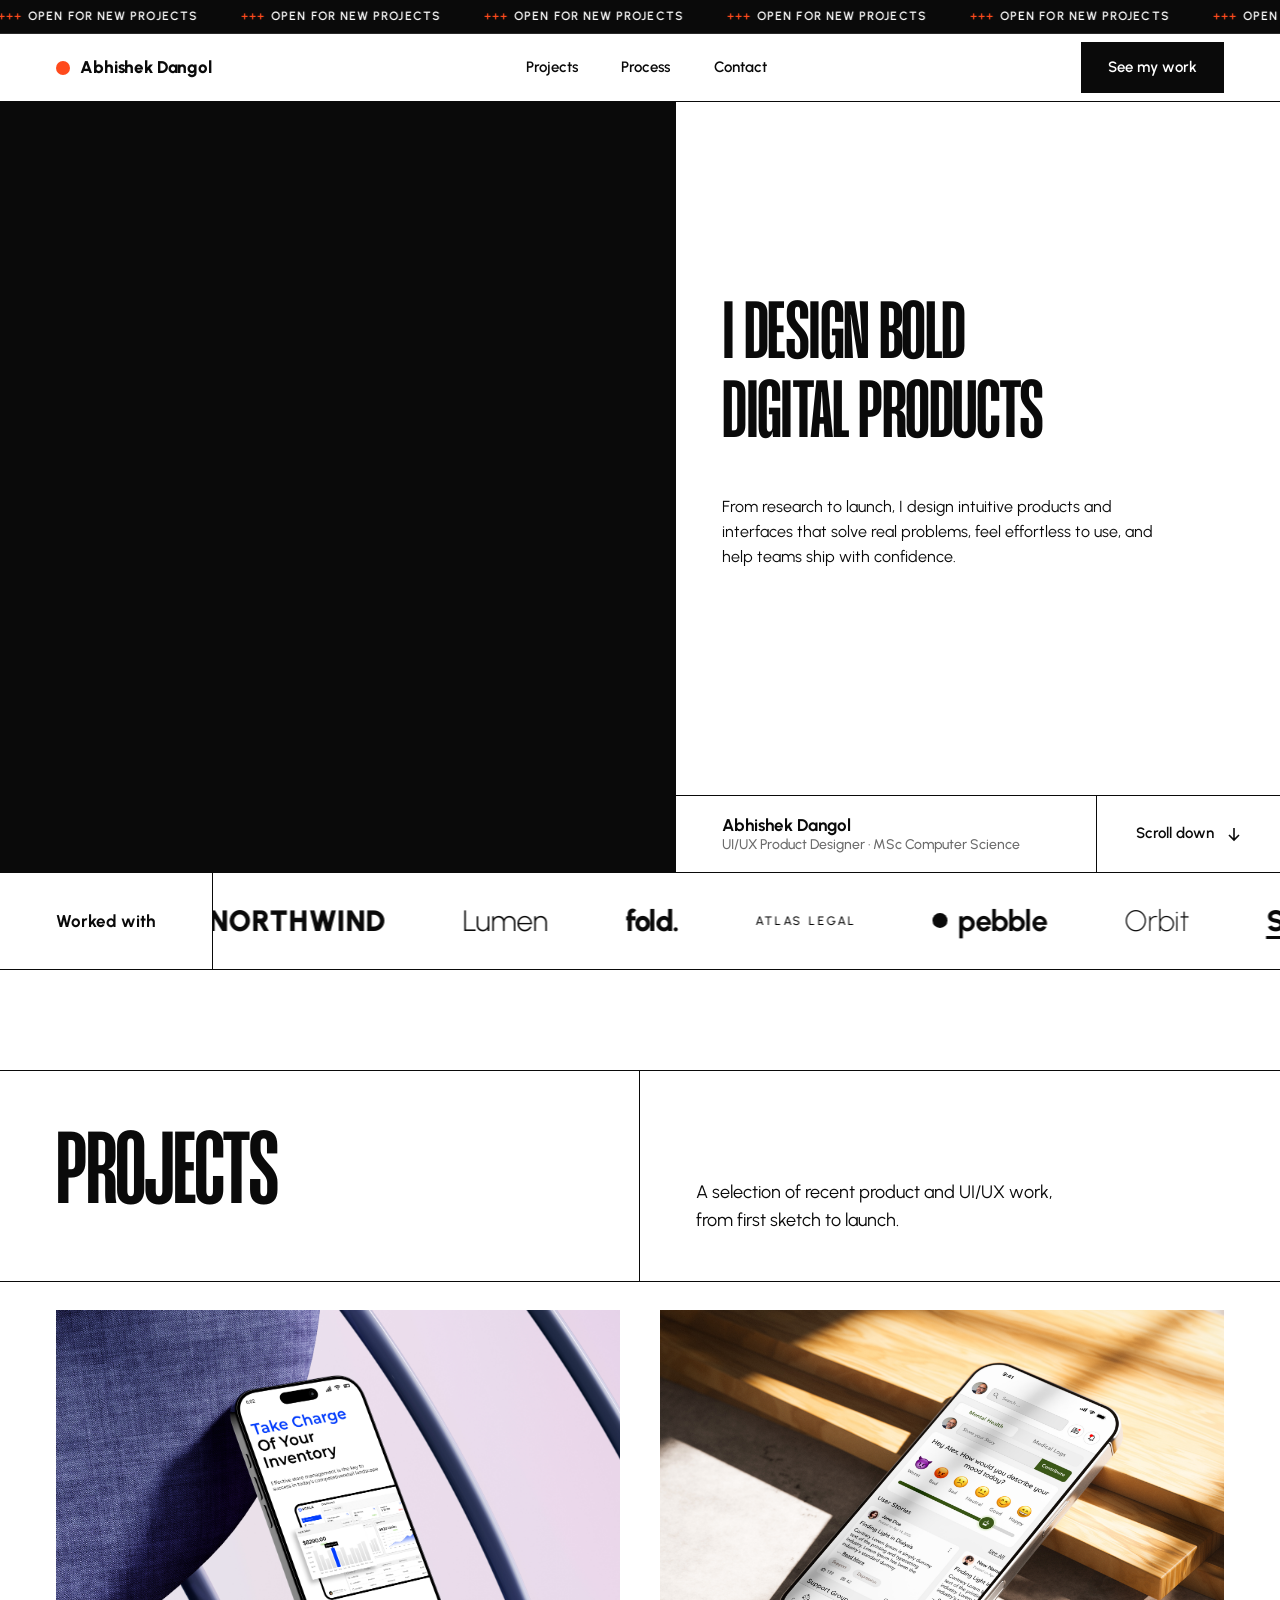
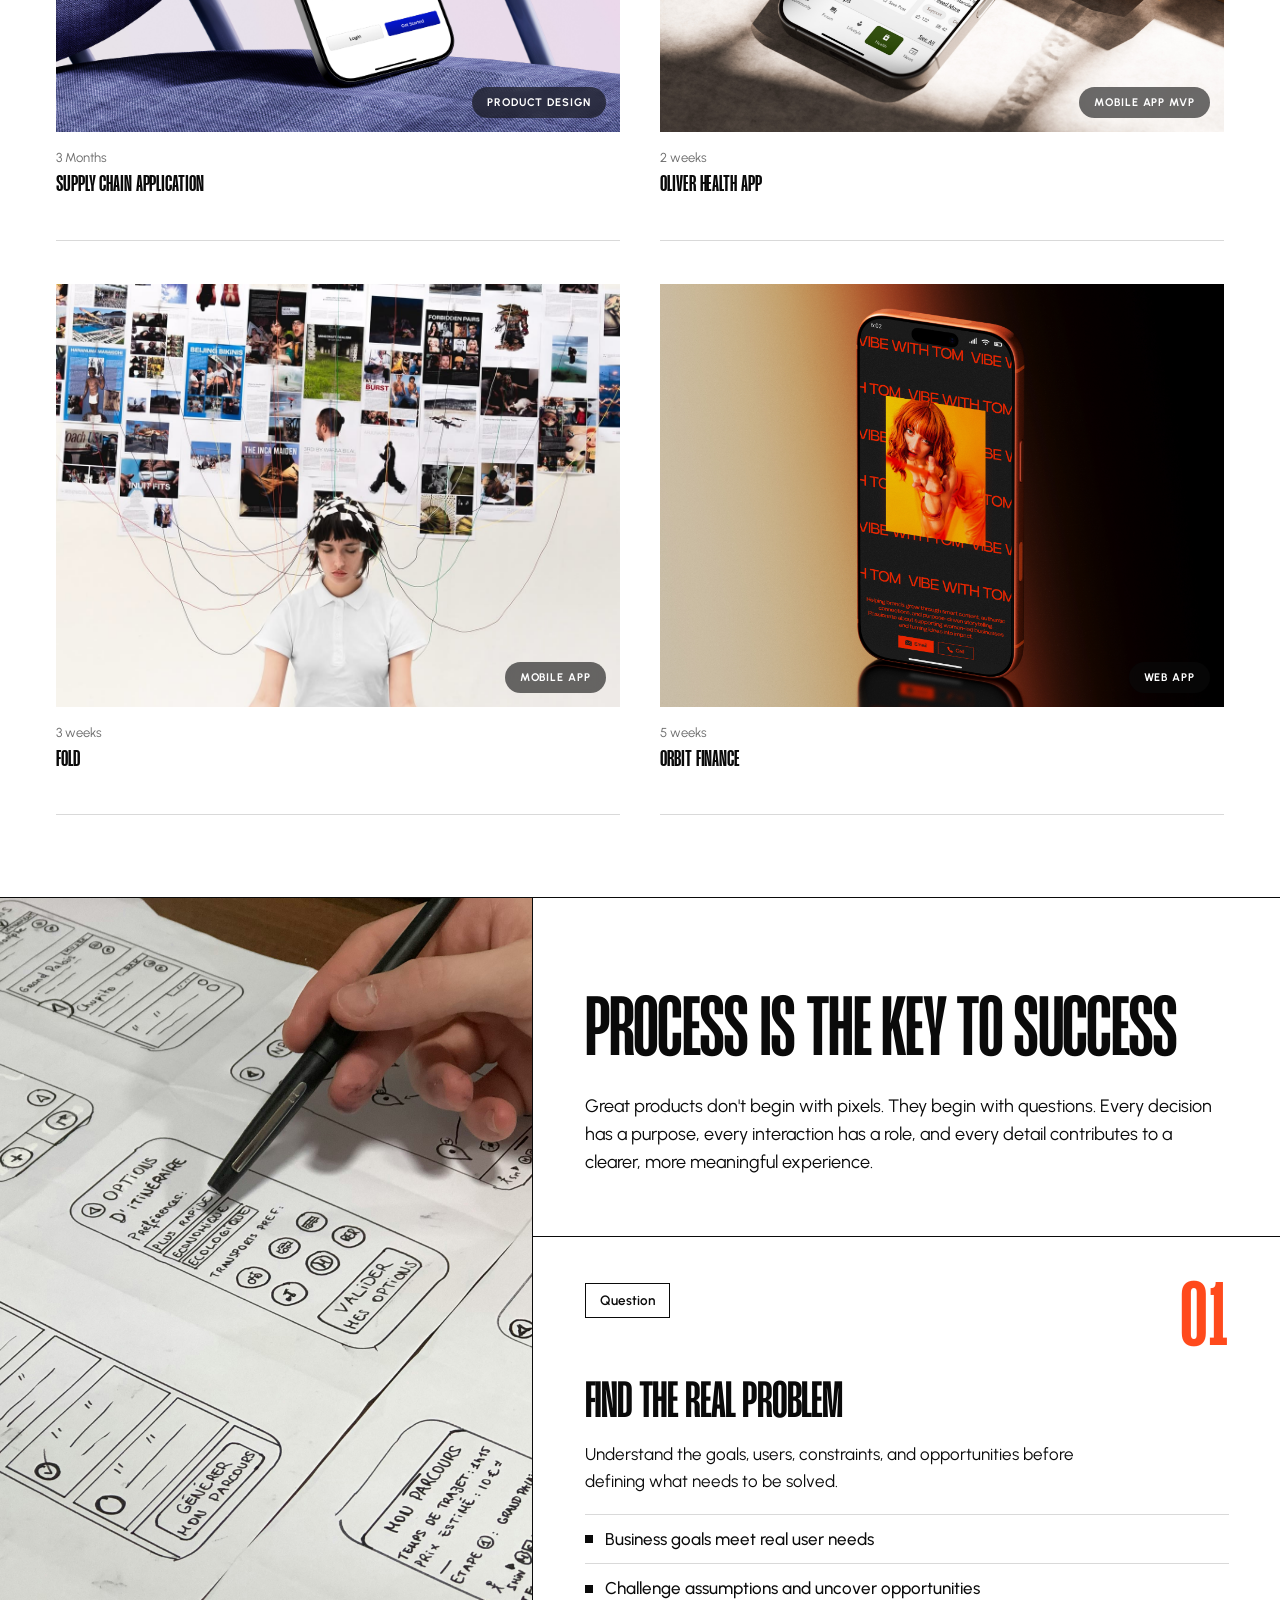
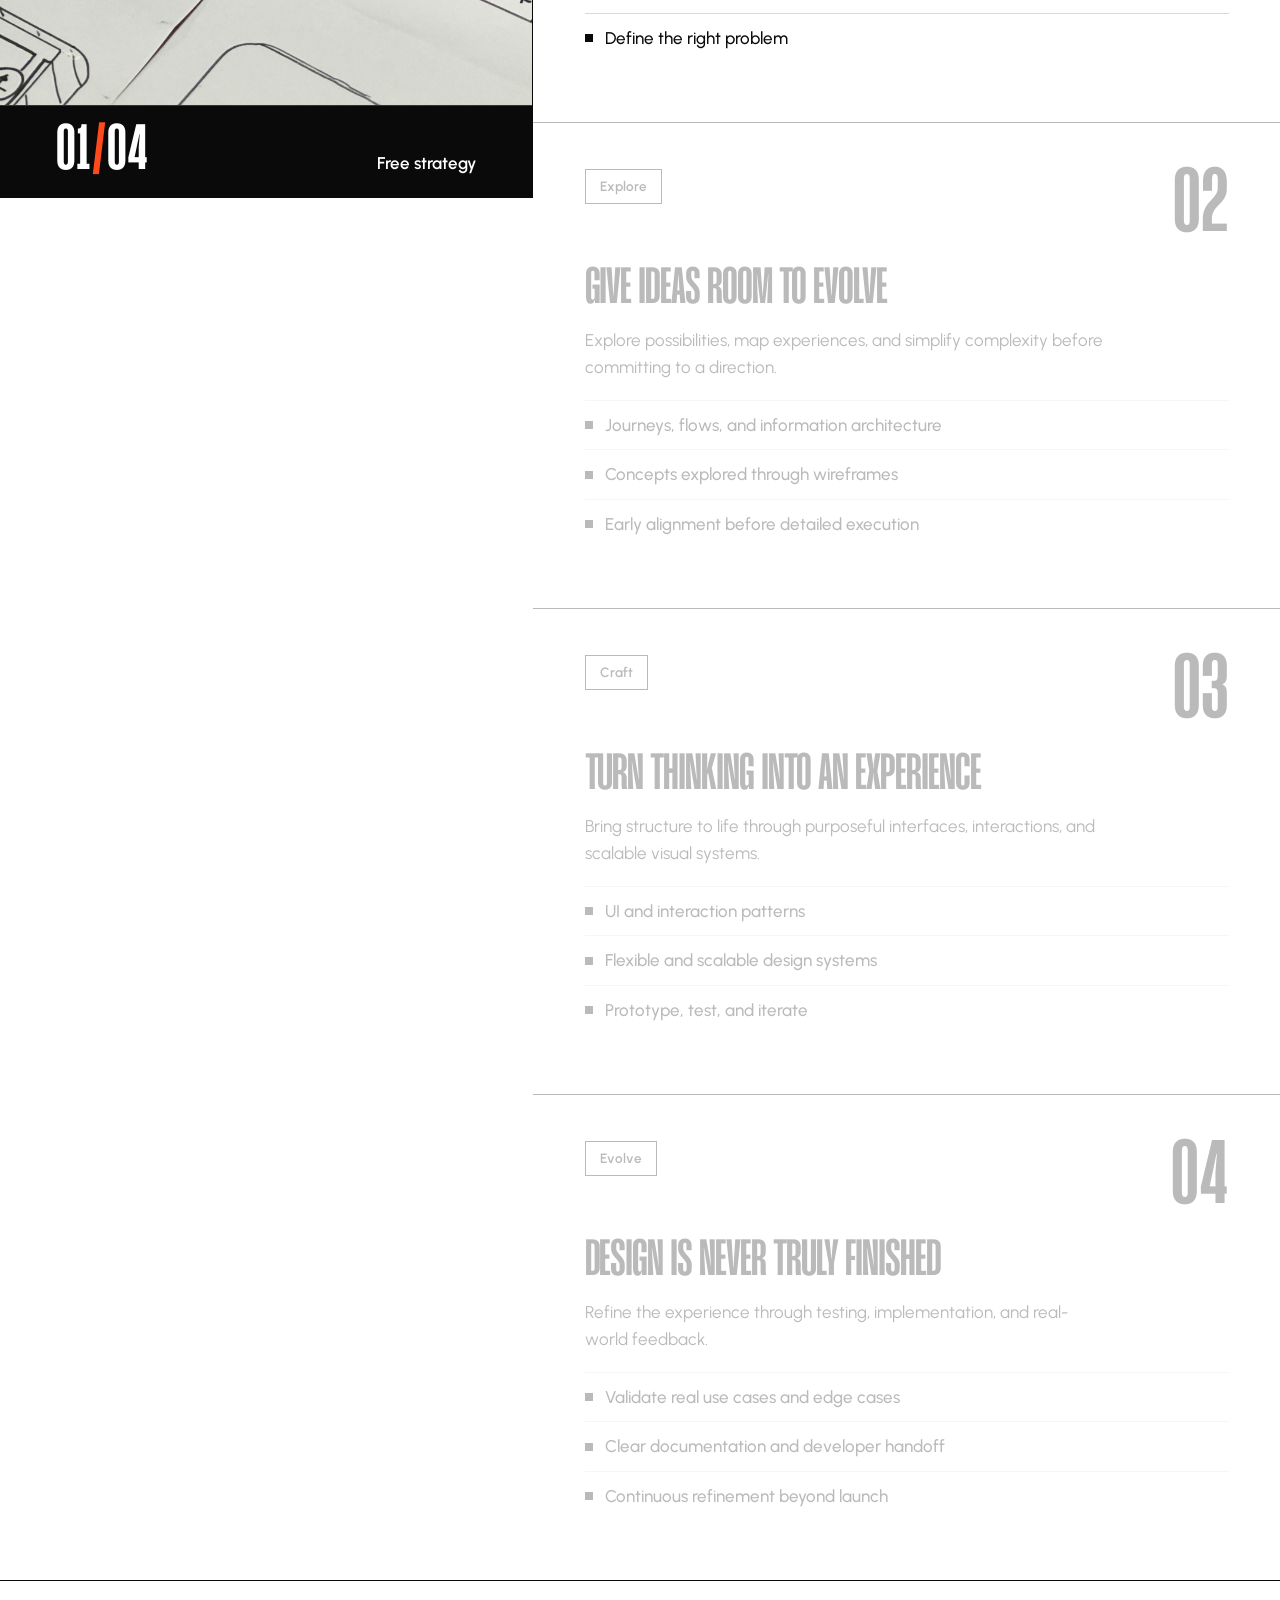
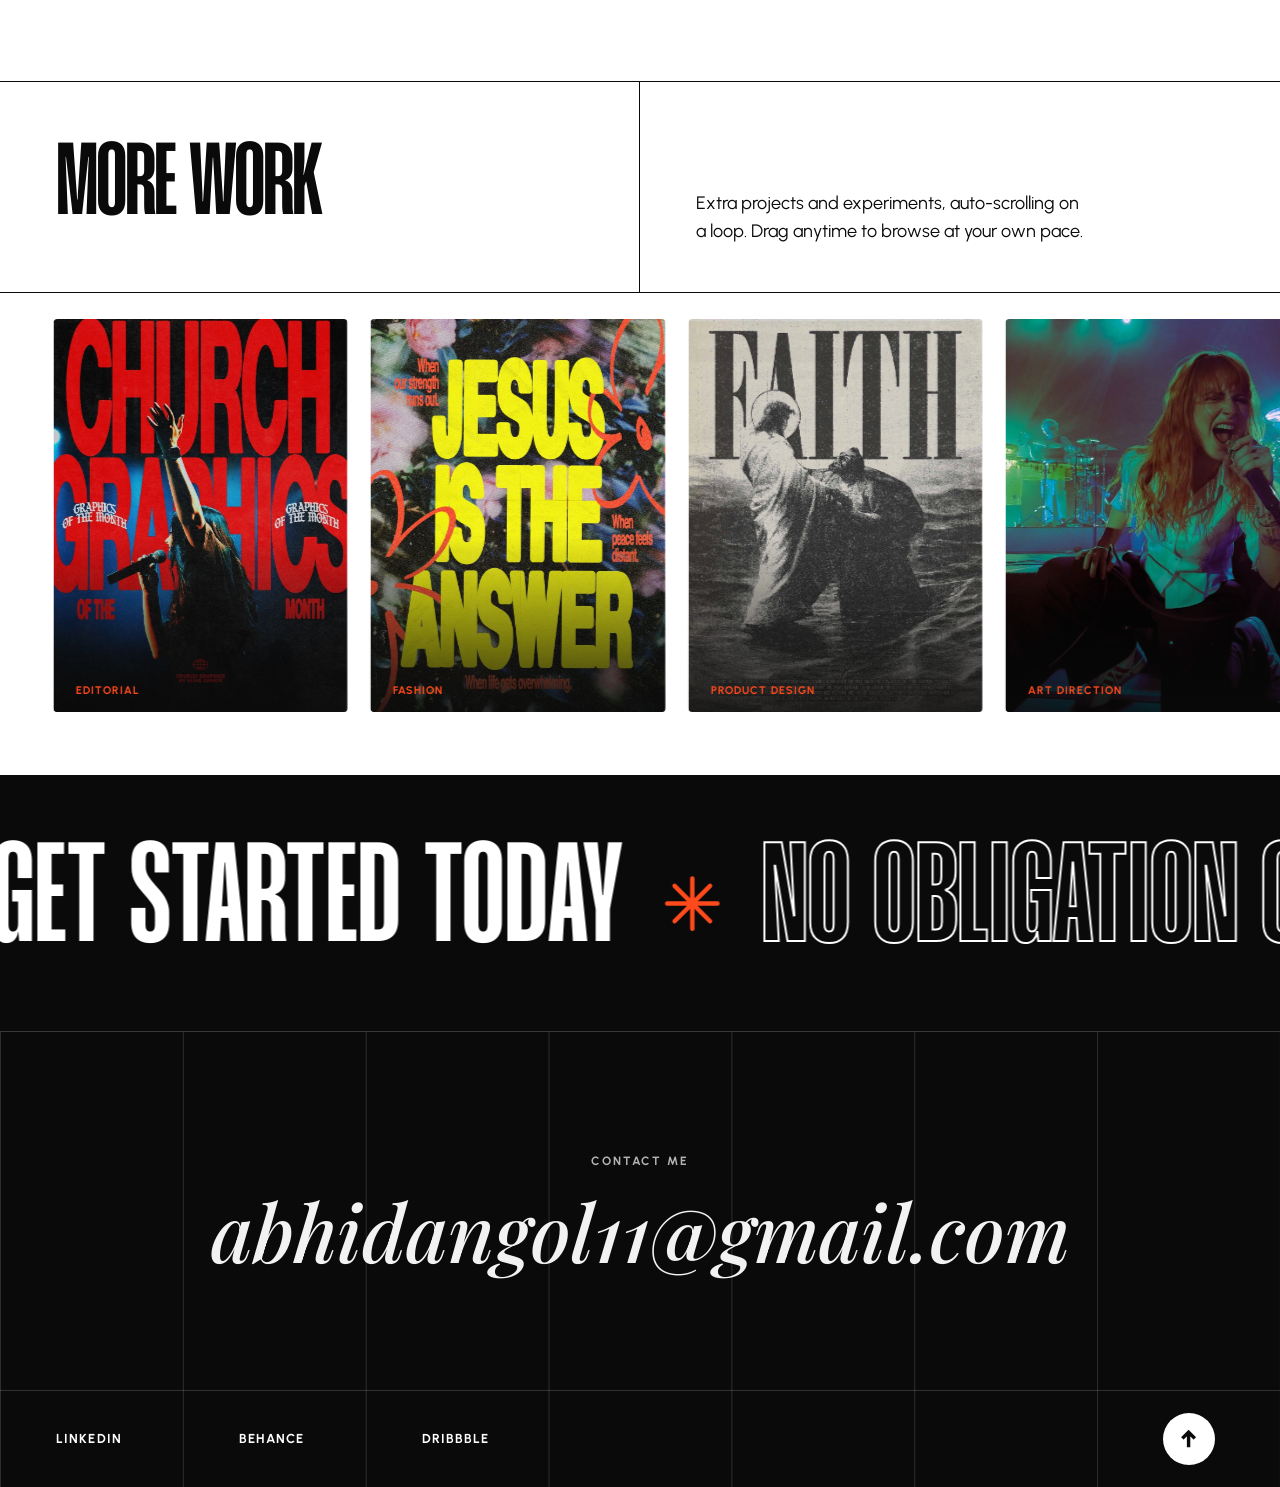
==== commit c70df7f5: "minor updates" ====
--- a/index.html
+++ b/index.html
@@ -201,7 +201,7 @@
           aria-label="Orbit Finance: Dashboard and React web app. View project">
 
           <div class="cv">
-            <img src="images/prac.jpg" alt="Orbit Finance project preview">
+            <img src="images/temp.jpg" alt="Orbit Finance project preview">
             <span class="ptag">Web App</span>
           </div>
 
@@ -219,19 +219,19 @@
         <div class="pviz" aria-hidden="true">
 
           <div class="pframe on">
-              <img src="images/process1.jpg" alt="Free strategy">
+              <img src="images/process1 (5).jpg" alt="Free strategy">
           </div>
 
           <div class="pframe">
-              <img src="images/process2.jpg" alt="Concept">
+              <img src="images/process1 (4).jpg" alt="Concept">
           </div>
 
           <div class="pframe">
-              <img src="images/process3.jpg" alt="Design">
+              <img src="images/process1 (1).jpg" alt="Design">
           </div>
 
           <div class="pframe">
-              <img src="images/process4.jpg" alt="Delivery">
+              <img src="images/process1 (3).jpg" alt="Delivery">
           </div>
 
           <div class="pcap"><span class="cur"><span id="procCur">01</span><em>/</em>04</span><span id="procName">Free
@@ -240,55 +240,51 @@
         <div class="pmain">
           <div class="phead">
             <h2 class="display" id="proc-title">Process is the key to success</h2>
-            <p>A streamlined process built on collaboration, creativity and precision, so the finished project matches
-              your vision.</p>
+            <p>Great products don't begin with pixels. They begin with questions. Every decision has a purpose, every interaction has a role, and every detail contributes to a clearer, more meaningful experience.</p>
           </div>
           <ol>
             <li class="pstep on" data-name="Free strategy">
-              <div class="ps-top"><span class="pill">Free strategy</span><span class="ps-num"
+              <div class="ps-top"><span class="pill">Question</span><span class="ps-num"
                   aria-hidden="true">01</span></div>
-              <h3 class="display">A free strategy to start</h3>
-              <p>Before our free, no-obligation call, I send a short form that takes about five minutes to fill in.</p>
+              <h3 class="display">Find the real problem</h3>
+              <p>Understand the goals, users, constraints, and opportunities before defining what needs to be solved.</p>
               <ul>
-                <li>Define your goals and target audience</li>
-                <li>Talk through your deliverables</li>
-                <li>Receive a free strategy document</li>
+                <li>Business goals meet real user needs</li>
+                <li>Challenge assumptions and uncover opportunities</li>
+                <li>Define the right problem</li>
               </ul>
             </li>
             <li class="pstep" data-name="Concept">
-              <div class="ps-top"><span class="pill">Concept</span><span class="ps-num" aria-hidden="true">02</span>
-              </div>
-              <h3 class="display">Onboarding</h3>
-              <p>Happy with the strategy? On our second call I onboard you to my project management system so everything
-                is clear.</p>
+              <div class="ps-top"><span class="pill">Explore</span><span class="ps-num" aria-hidden="true">02</span>
+              </div>
+              <h3 class="display">Give ideas room to evolve</h3>
+              <p>Explore possibilities, map experiences, and simplify complexity before committing to a direction.</p>
               <ul>
-                <li>Create milestones and timelines</li>
-                <li>Collect assets and information from you</li>
-                <li>Set up your payment plan</li>
+                <li>Journeys, flows, and information architecture</li>
+                <li>Concepts explored through wireframes</li>
+                <li>Early alignment before detailed execution</li>
               </ul>
             </li>
             <li class="pstep" data-name="Design">
-              <div class="ps-top"><span class="pill">Design</span><span class="ps-num" aria-hidden="true">03</span>
-              </div>
-              <h3 class="display">Let the magic happen</h3>
-              <p>With creativity and precision I bring your project to life, refining every detail so it is captivating,
-                cohesive and impactful.</p>
+              <div class="ps-top"><span class="pill">Craft</span><span class="ps-num" aria-hidden="true">03</span>
+              </div>
+              <h3 class="display">Turn thinking into an experience</h3>
+              <p>Bring structure to life through purposeful interfaces, interactions, and scalable visual systems.</p>
               <ul>
-                <li>Project design and development</li>
-                <li>QA testing and security checks</li>
-                <li>Ready to review, with revisions</li>
+                <li>UI and interaction patterns</li>
+                <li>Flexible and scalable design systems</li>
+                <li>Prototype, test, and iterate</li>
               </ul>
             </li>
             <li class="pstep" data-name="Delivery">
-              <div class="ps-top"><span class="pill">Delivery</span><span class="ps-num" aria-hidden="true">04</span>
-              </div>
-              <h3 class="display">Launch &amp; maintenance</h3>
-              <p>Once everything is approved and tested, I hand over source files and access, set up backups, launch,
-                and stay on for upkeep.</p>
+              <div class="ps-top"><span class="pill">Evolve</span><span class="ps-num" aria-hidden="true">04</span>
+              </div>
+              <h3 class="display">Design is never truly finished</h3>
+              <p>Refine the experience through testing, implementation, and real-world feedback.</p>
               <ul>
-                <li>Preparation for launch</li>
-                <li>Handover of files</li>
-                <li>Post-delivery support and maintenance</li>
+                <li>Validate real use cases and edge cases</li>
+                <li>Clear documentation and developer handoff</li>
+                <li>Continuous refinement beyond launch</li>
               </ul>
             </li>
           </ol>
--- a/portfolio.css
+++ b/portfolio.css
@@ -717,7 +717,7 @@
 }
 
 .phead p {
-    max-width: 42ch;
+    max-width: 75ch;
     font-size: 18px
 }
 
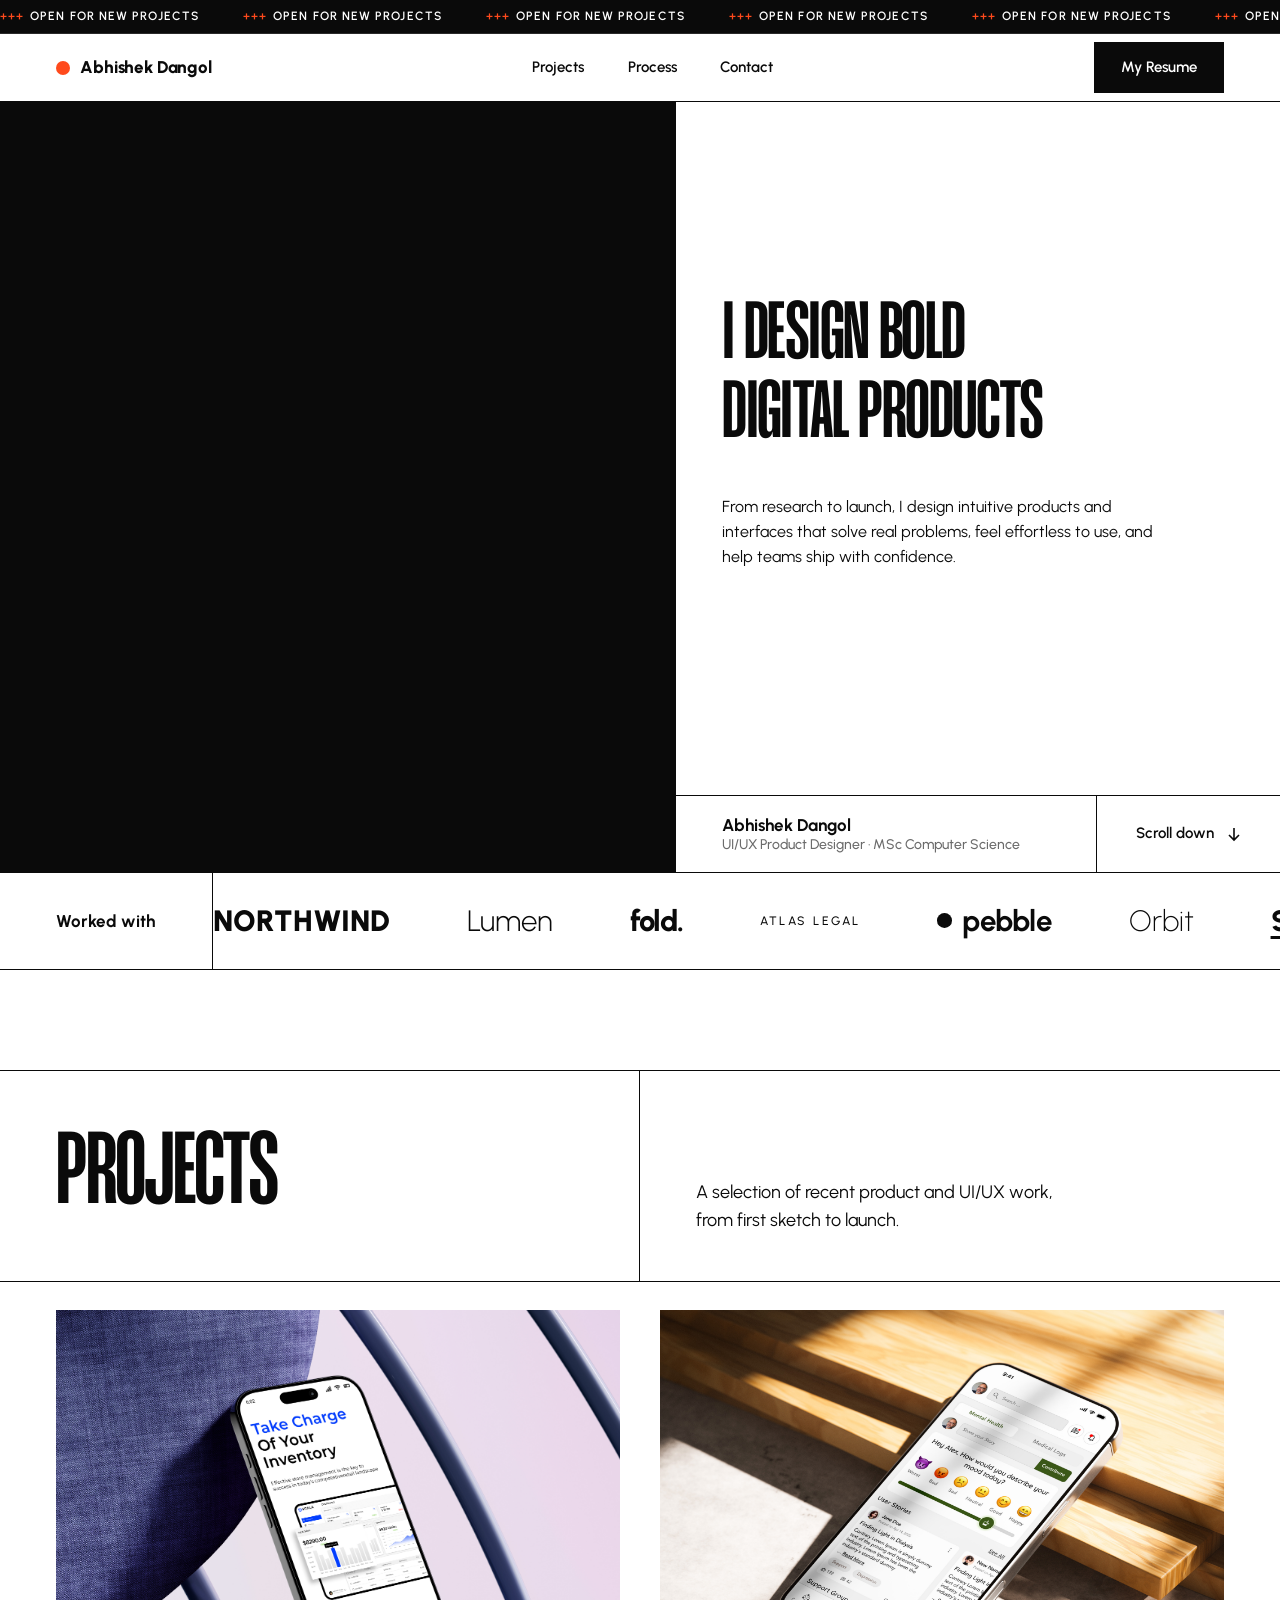
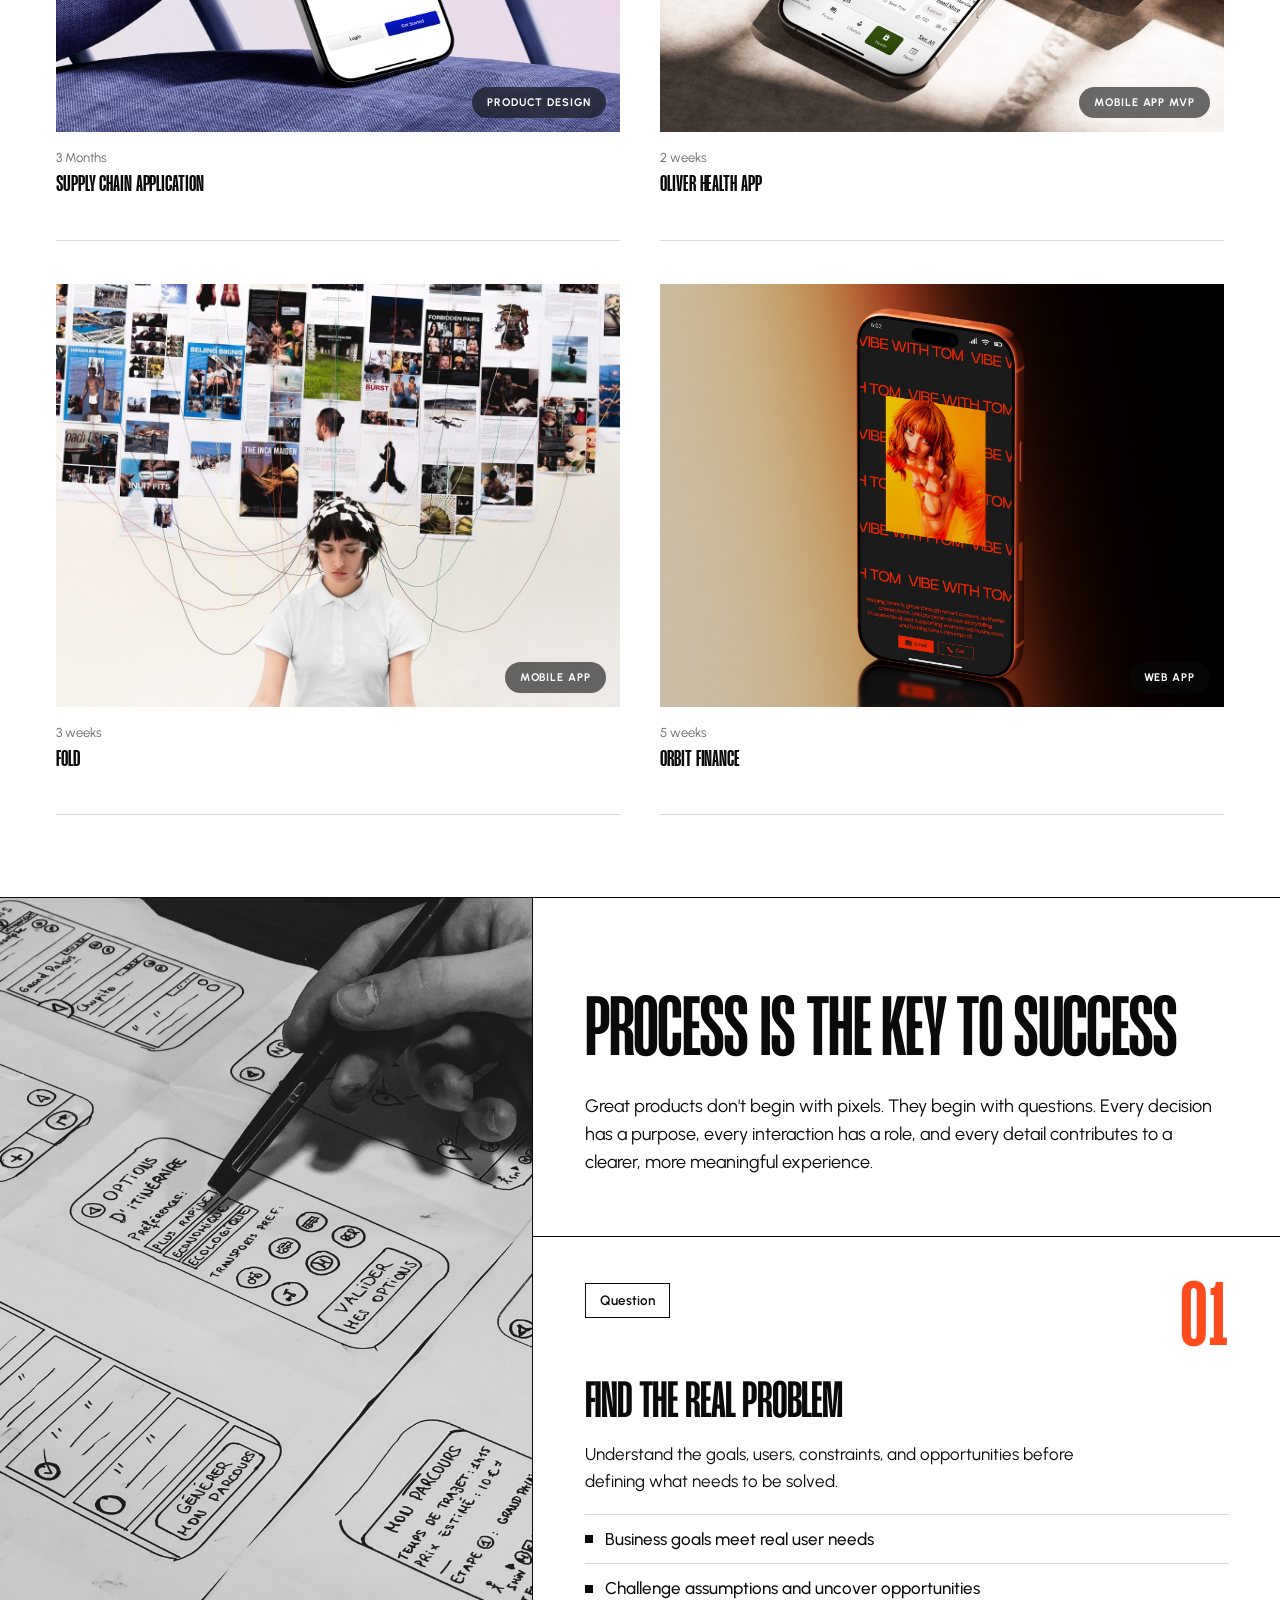
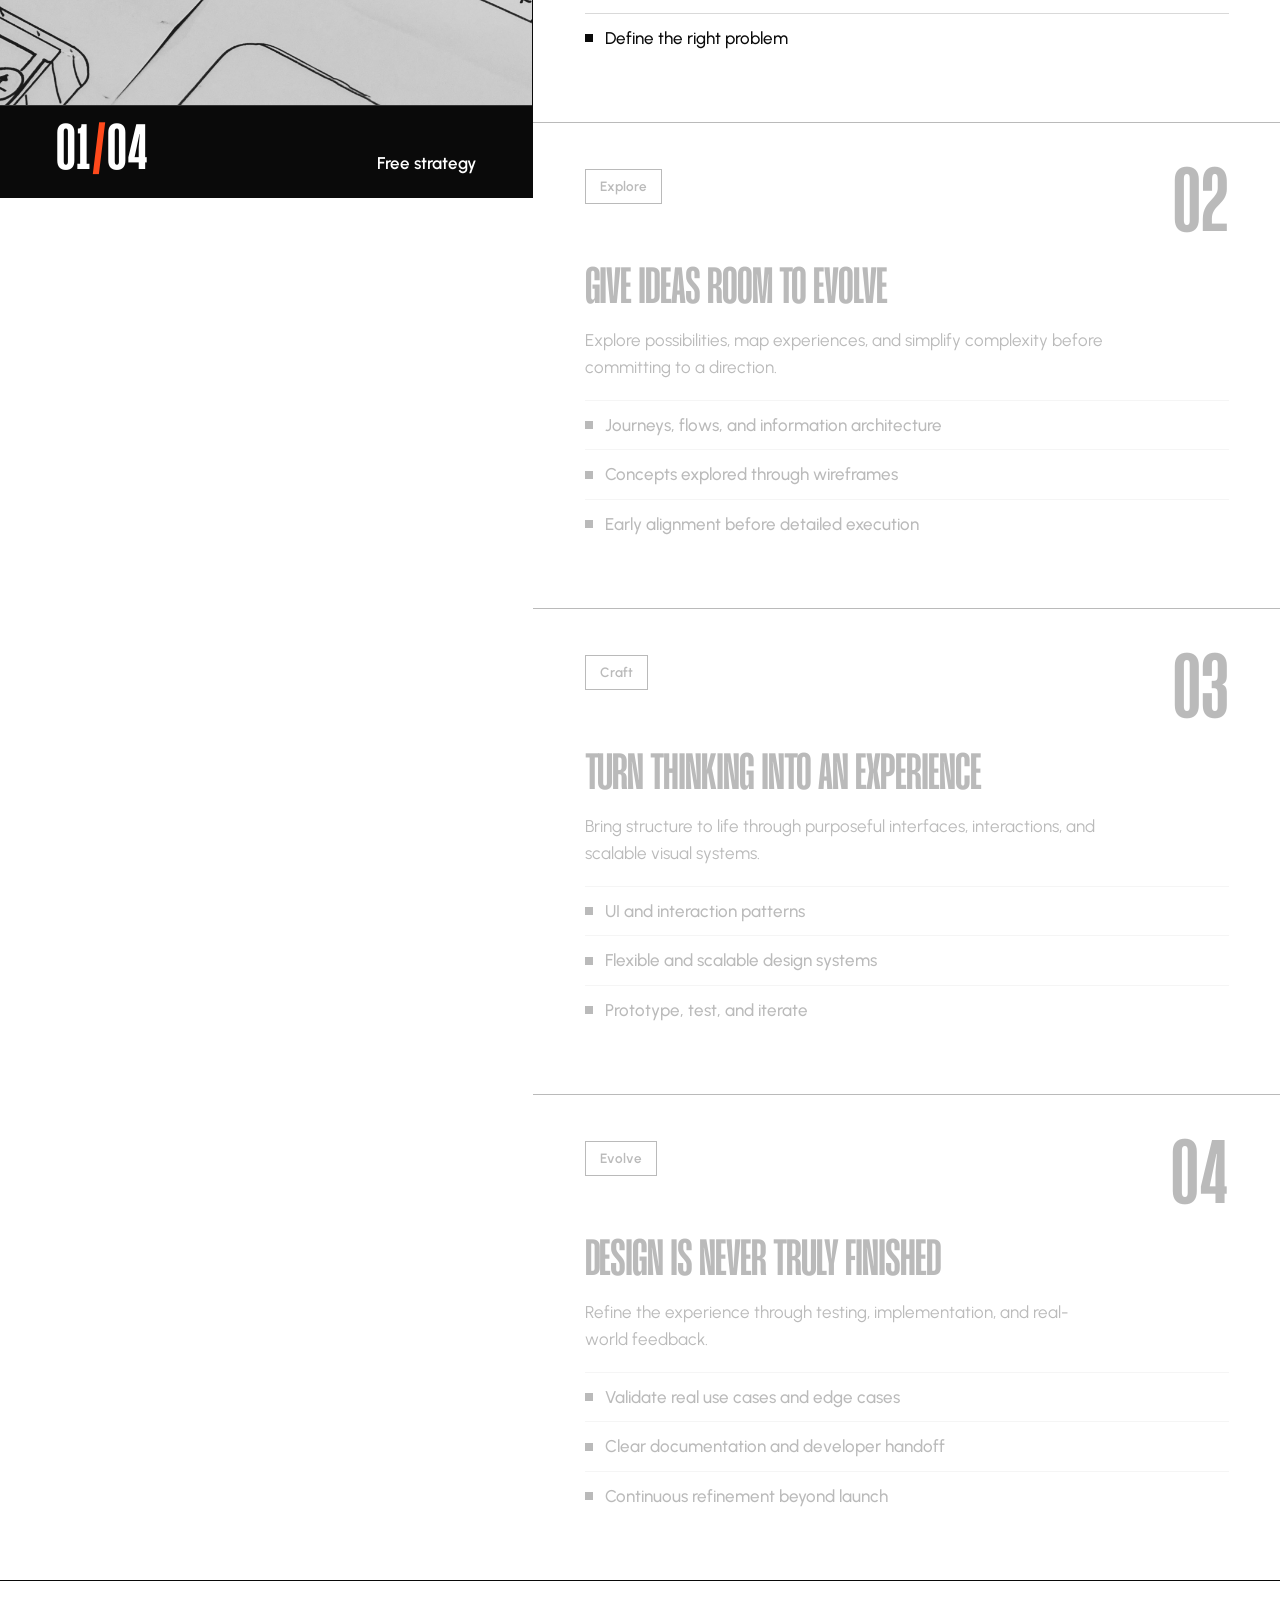
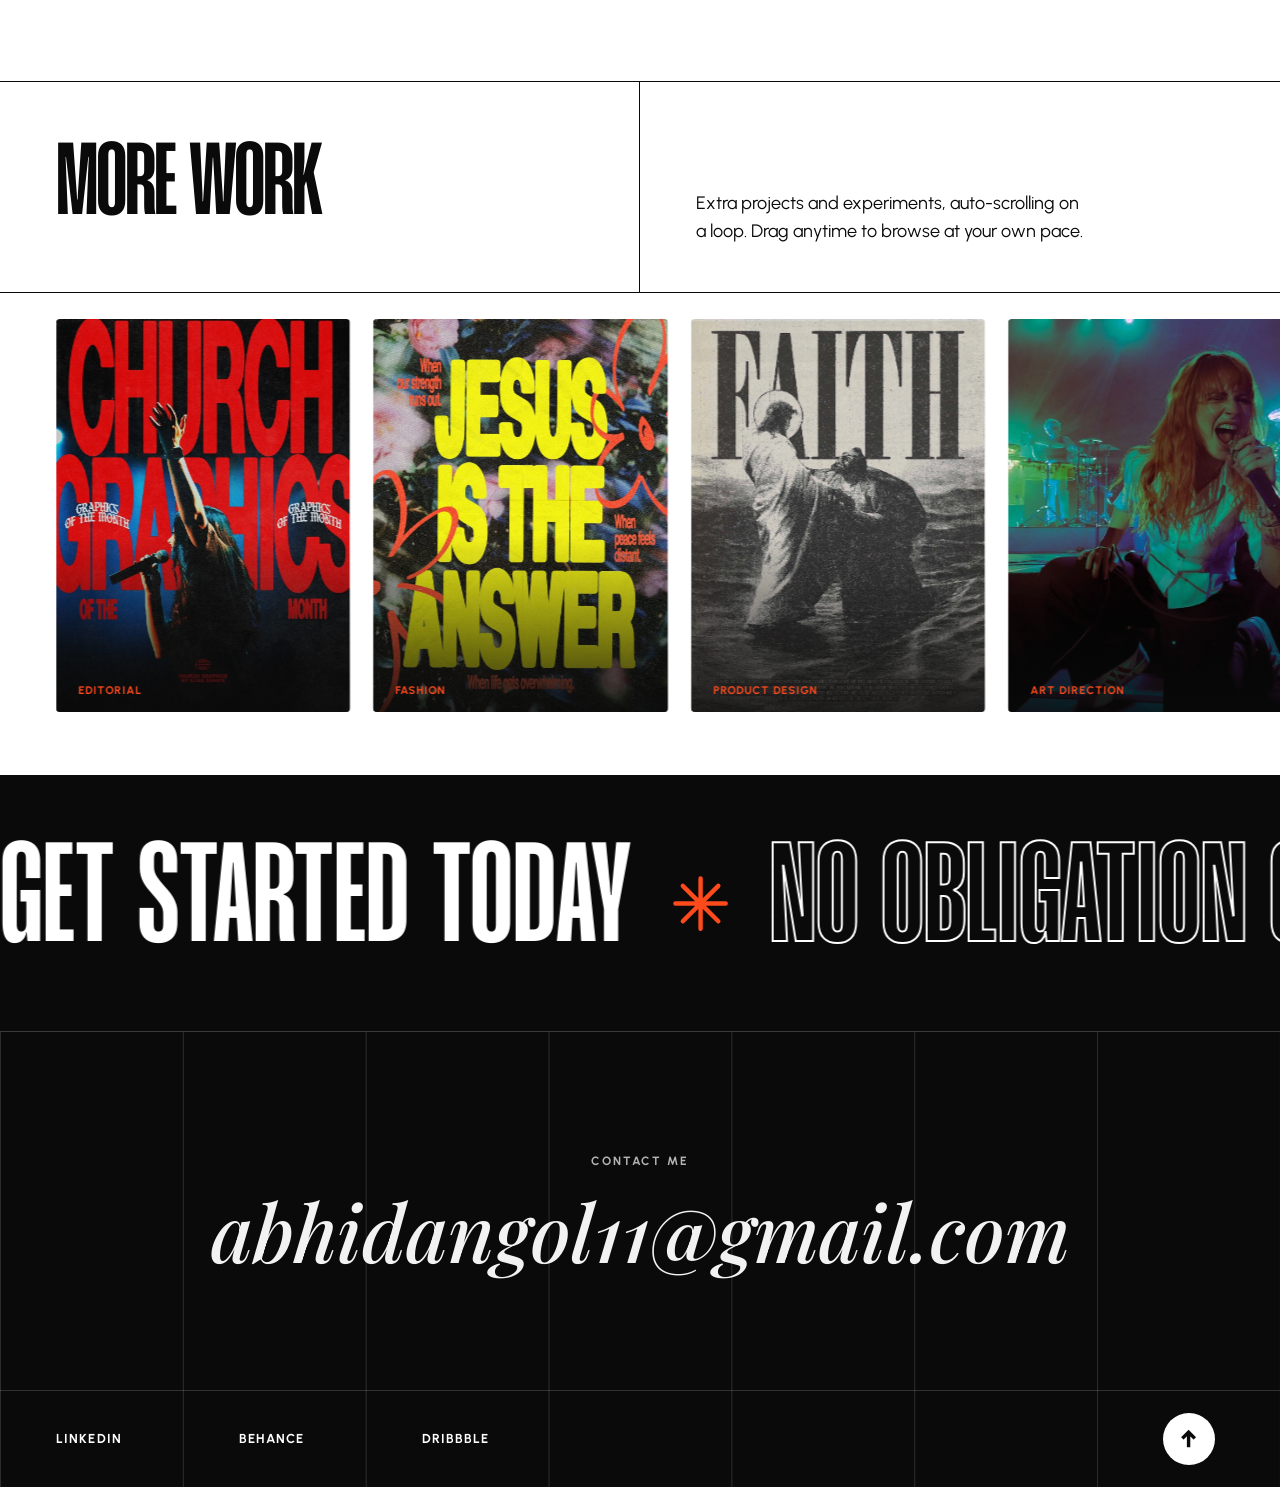
==== commit 90908261: "resume update" ====
--- a/index.html
+++ b/index.html
@@ -70,7 +70,7 @@
         <li><a href="#process"><span class="roll">Process</span></a></li>
         <li><a href="#contact"><span class="roll">Contact</span></a></li>
       </ul>
-      <a class="btn" href="YOUR-BOOKING-LINK" target="_blank" rel="noopener"><span class="roll">See my work</span></a>
+      <a class="btn" href="./CV/Abhishek Dangol_CV.pdf" target="_blank" rel="noopener"><span class="roll">My Resume</span></a>
       <button class="burger" id="burger" aria-expanded="false" aria-controls="menu">Menu</button>
     </nav>
   </header>
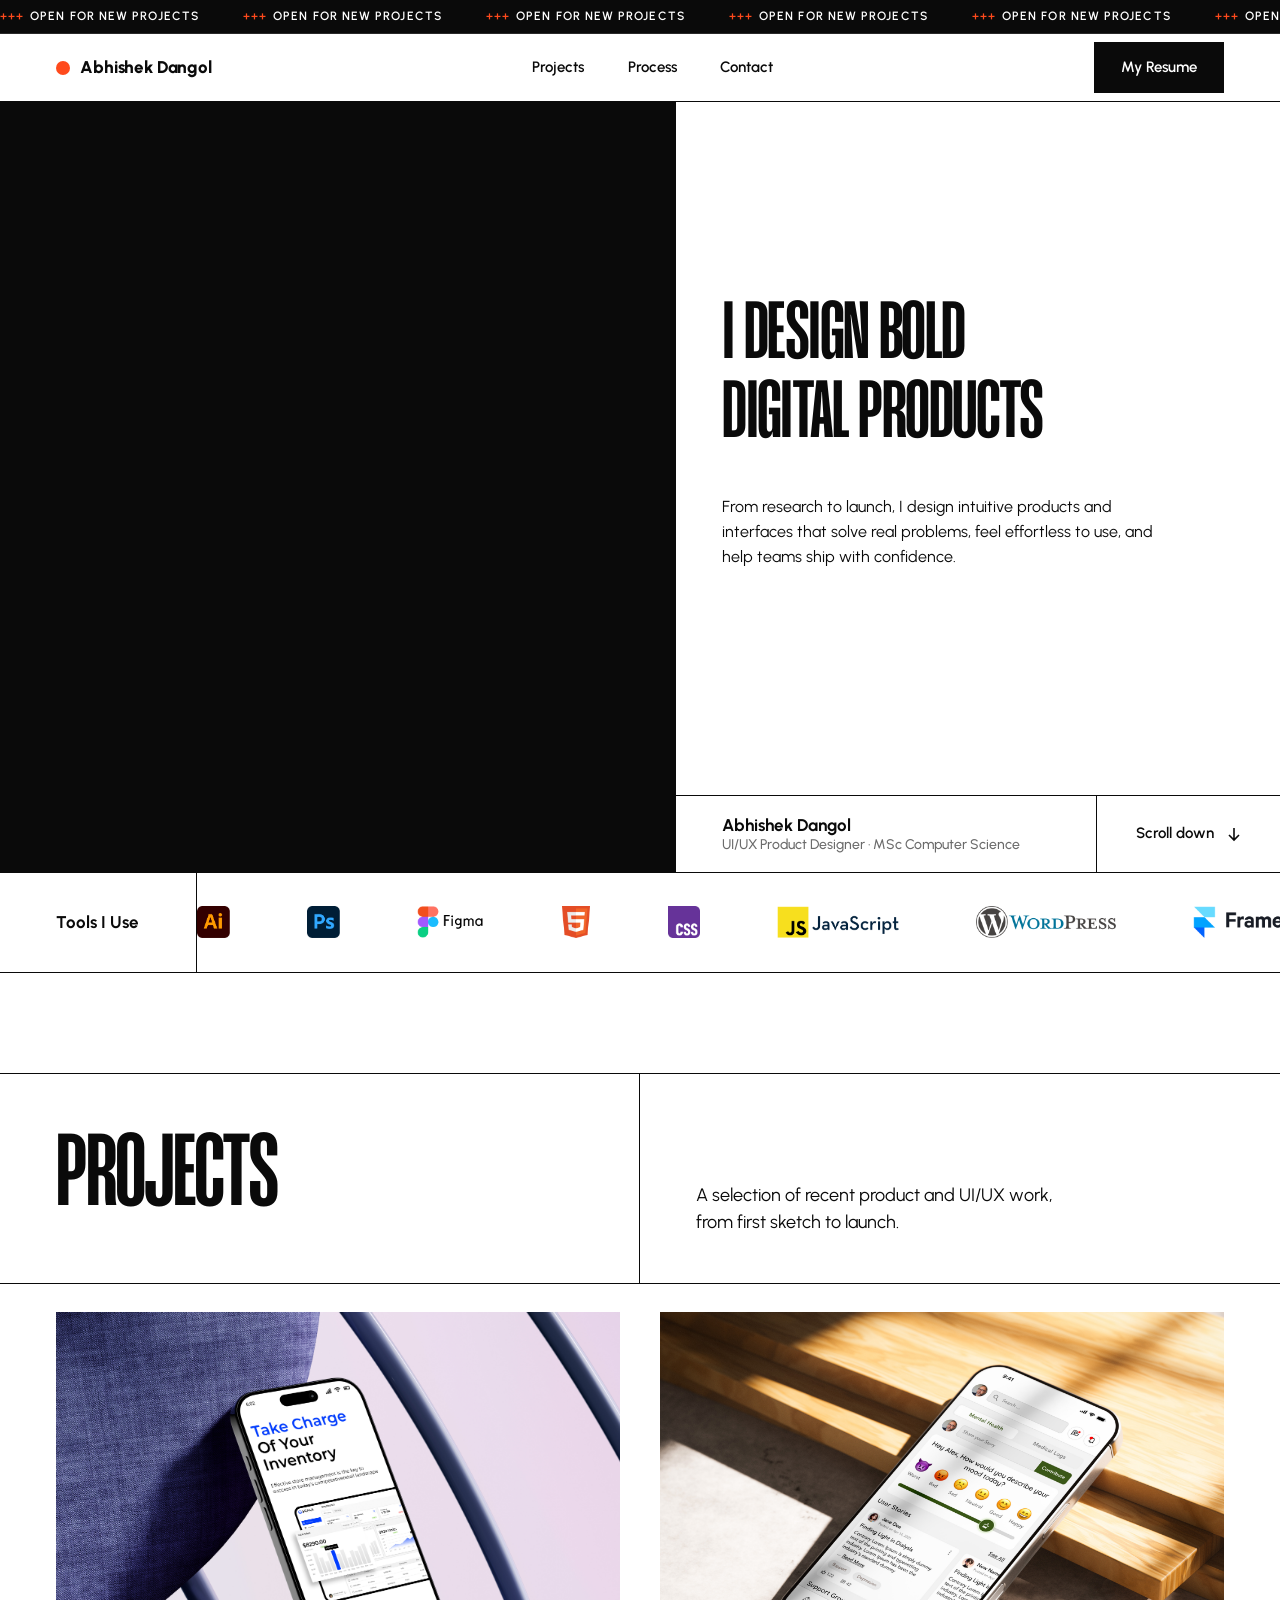
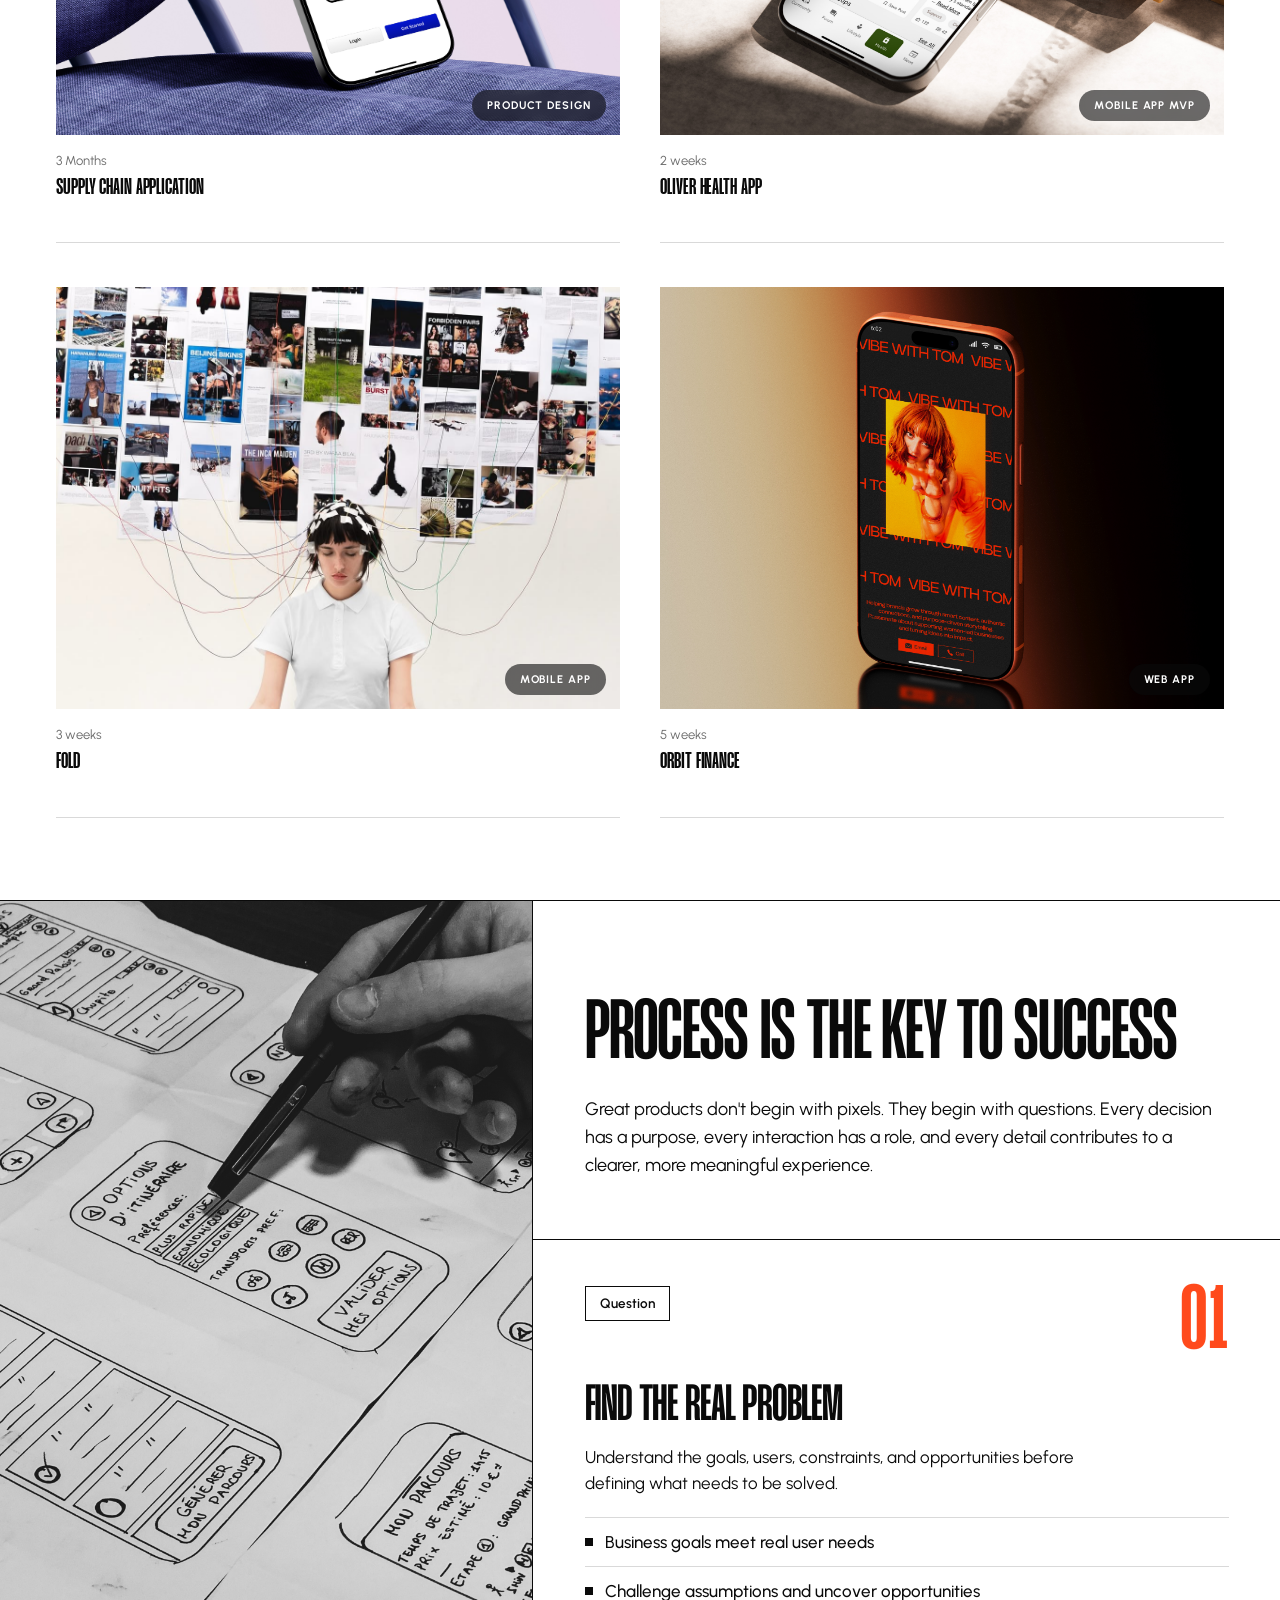
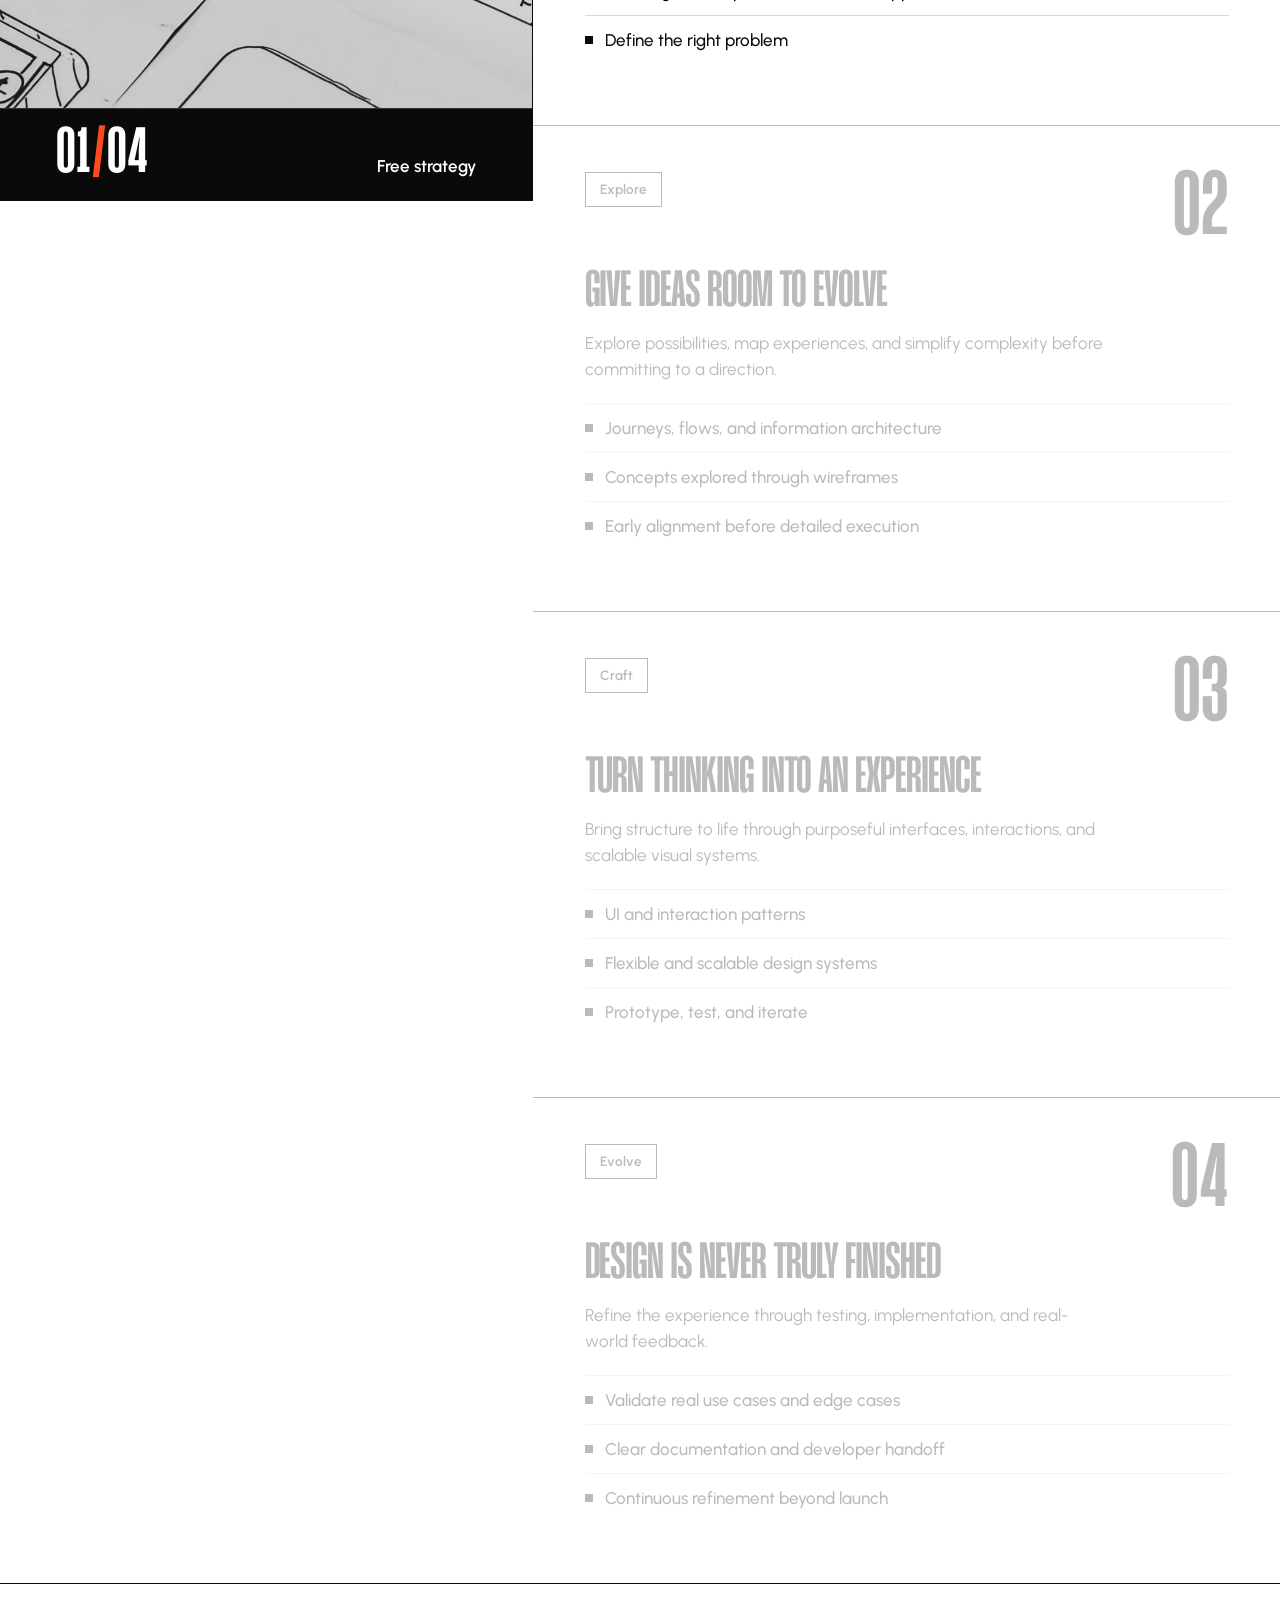
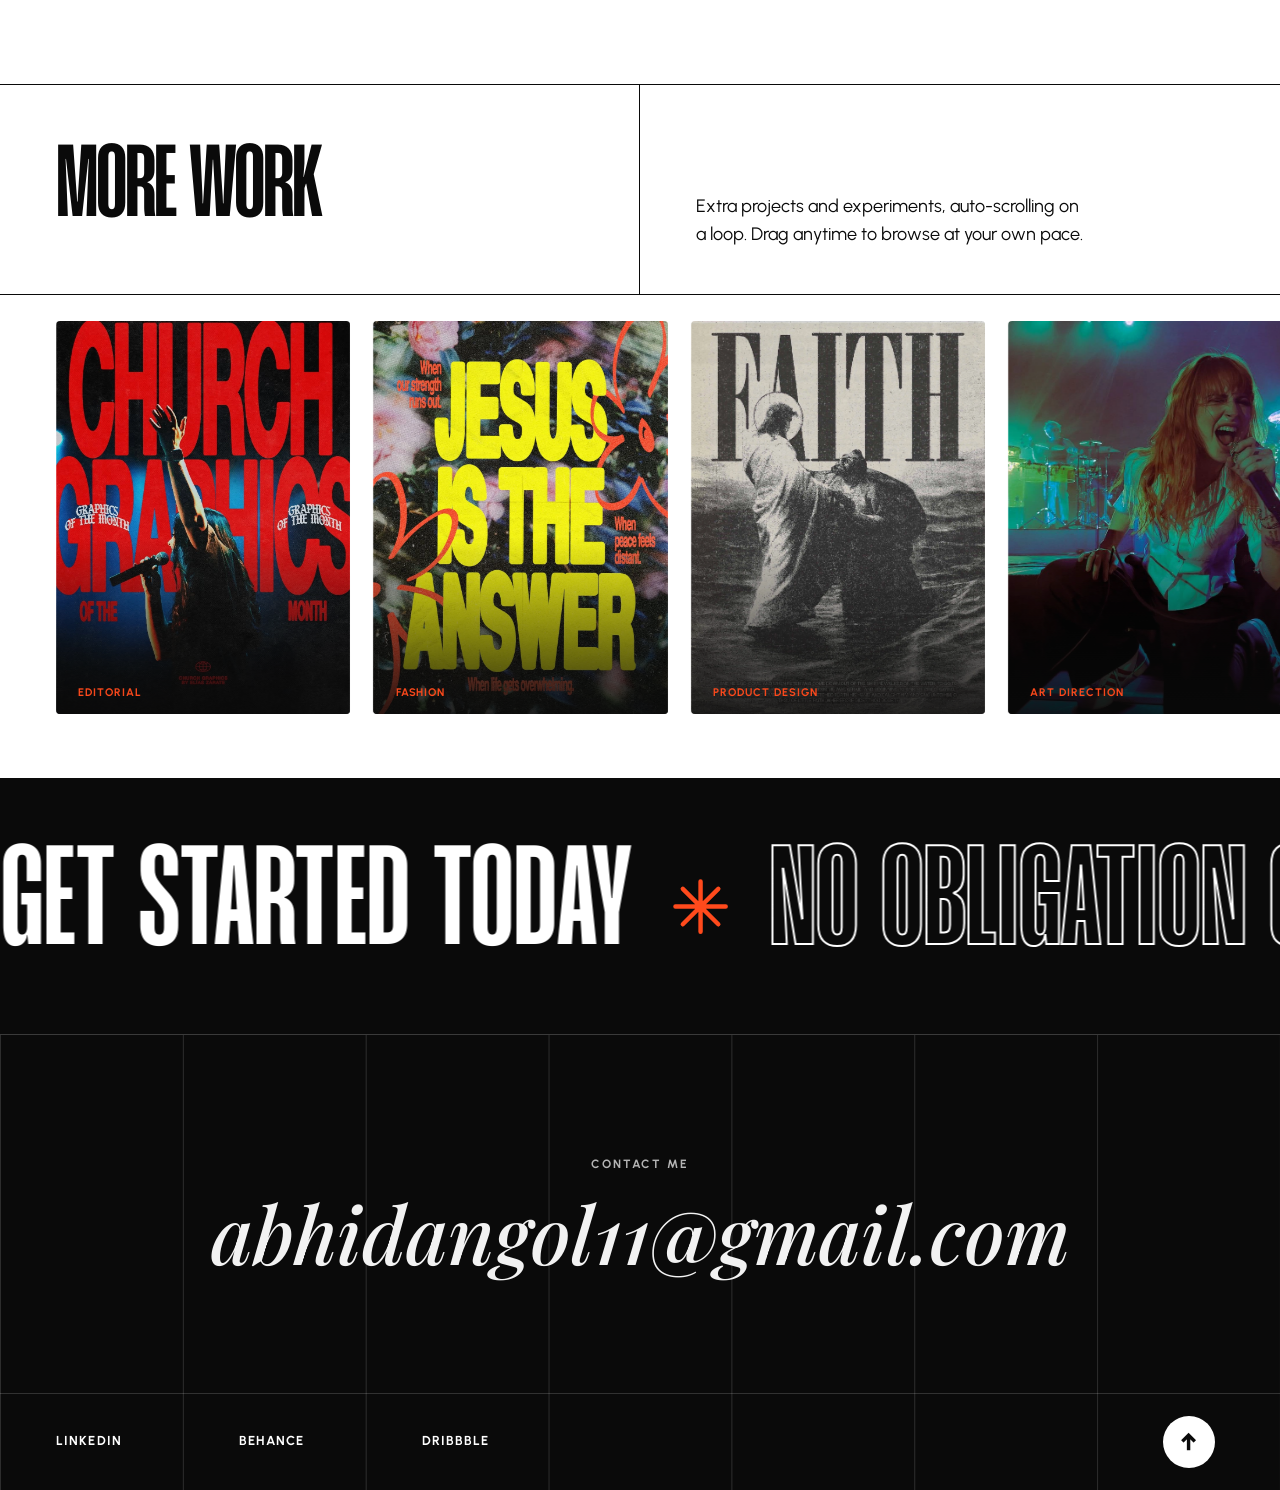
==== commit de12ea29: "mobile menu update and logos added" ====
--- a/index.html
+++ b/index.html
@@ -81,7 +81,8 @@
       <li><a href="#process">Process</a></li>
       <li><a href="#contact">Contact</a></li>
     </ul>
-    <p>Open for new projects. Free, no-obligation strategy call.</p>
+    <a class="btn" href="./CV/Abhishek Dangol_CV.pdf" target="_blank" rel="noopener"><span class="roll">My Resume</span></a>
+    <!-- <p>Open for new projects. Free, no-obligation strategy call.</p> -->
   </div>
 
   <main>
@@ -124,11 +125,11 @@
 
     <!-- ============ CLIENTS BAND ============ -->
     <section class="clients" id="clients" aria-label="Selected clients">
-      <div class="clients-label">Worked with</div>
+      <div class="clients-label">Tools I Use</div>
       <div class="marquee" data-speed="60" data-velocity>
         <div class="track">
           <div class="set">
-            <span class="wm"
+            <!-- <span class="wm"
               style="font-weight:900;font-variation-settings:'wdth' 62;text-transform:uppercase">Northwind</span>
             <span class="wm" style="font-weight:300;font-variation-settings:'wdth' 125">Lumen</span>
             <span class="wm" style="font-weight:800;letter-spacing:-.04em">fold.</span>
@@ -140,7 +141,16 @@
             <span class="wm"
               style="font-weight:800;font-variation-settings:'wdth' 70;text-transform:uppercase;text-decoration:underline;text-decoration-thickness:.09em;text-underline-offset:.16em">Sable</span>
             <span class="wm"
-              style="font-weight:400;font-variation-settings:'wdth' 100;letter-spacing:-.02em">verdant</span>
+              style="font-weight:400;font-variation-settings:'wdth' 100;letter-spacing:-.02em">verdant</span> -->
+
+          <img class="client-logo" src="/logos/1.png" alt="Northwind">
+          <img class="client-logo" src="/logos/2.png" alt="Lumen">
+          <img class="client-logo" src="/logos/3.png" alt="Fold">
+          <img class="client-logo" src="/logos/4.png" alt="Atlas Legal">
+          <img class="client-logo" src="/logos/5.png" alt="Pebble">
+          <img class="client-logo" src="/logos/6.png" alt="Orbit">
+          <img class="client-logo" src="/logos/7.png" alt="Sable">
+          <img class="client-logo" src="/logos/8.png" alt="Verdant">
           </div>
         </div>
       </div>
--- a/portfolio.css
+++ b/portfolio.css
@@ -314,6 +314,15 @@
     text-transform: uppercase
 }
 
+.menu .btn {
+    display: block;
+    font: 800 clamp(52px, 17vw, 96px)/1.02 var(--ff-display);
+    font-variation-settings: 'wdth' 64;
+    text-transform: uppercase;
+    padding: 0;
+    color: var(--accent);
+}
+
 .menu ul a:hover {
     color: var(--accent)
 }
@@ -515,6 +524,18 @@
     height: .5em;
     border-radius: 50%;
     background: var(--ink)
+}
+
+.client-logo {
+    display: flex;
+    align-items: center;
+    gap: 10px;
+    margin-right: clamp(34px, 6vw, 80px);
+    height: clamp(32px, 2.3vw, 40px);
+    line-height: 1;
+    white-space: nowrap;
+    
+    
 }
 
 
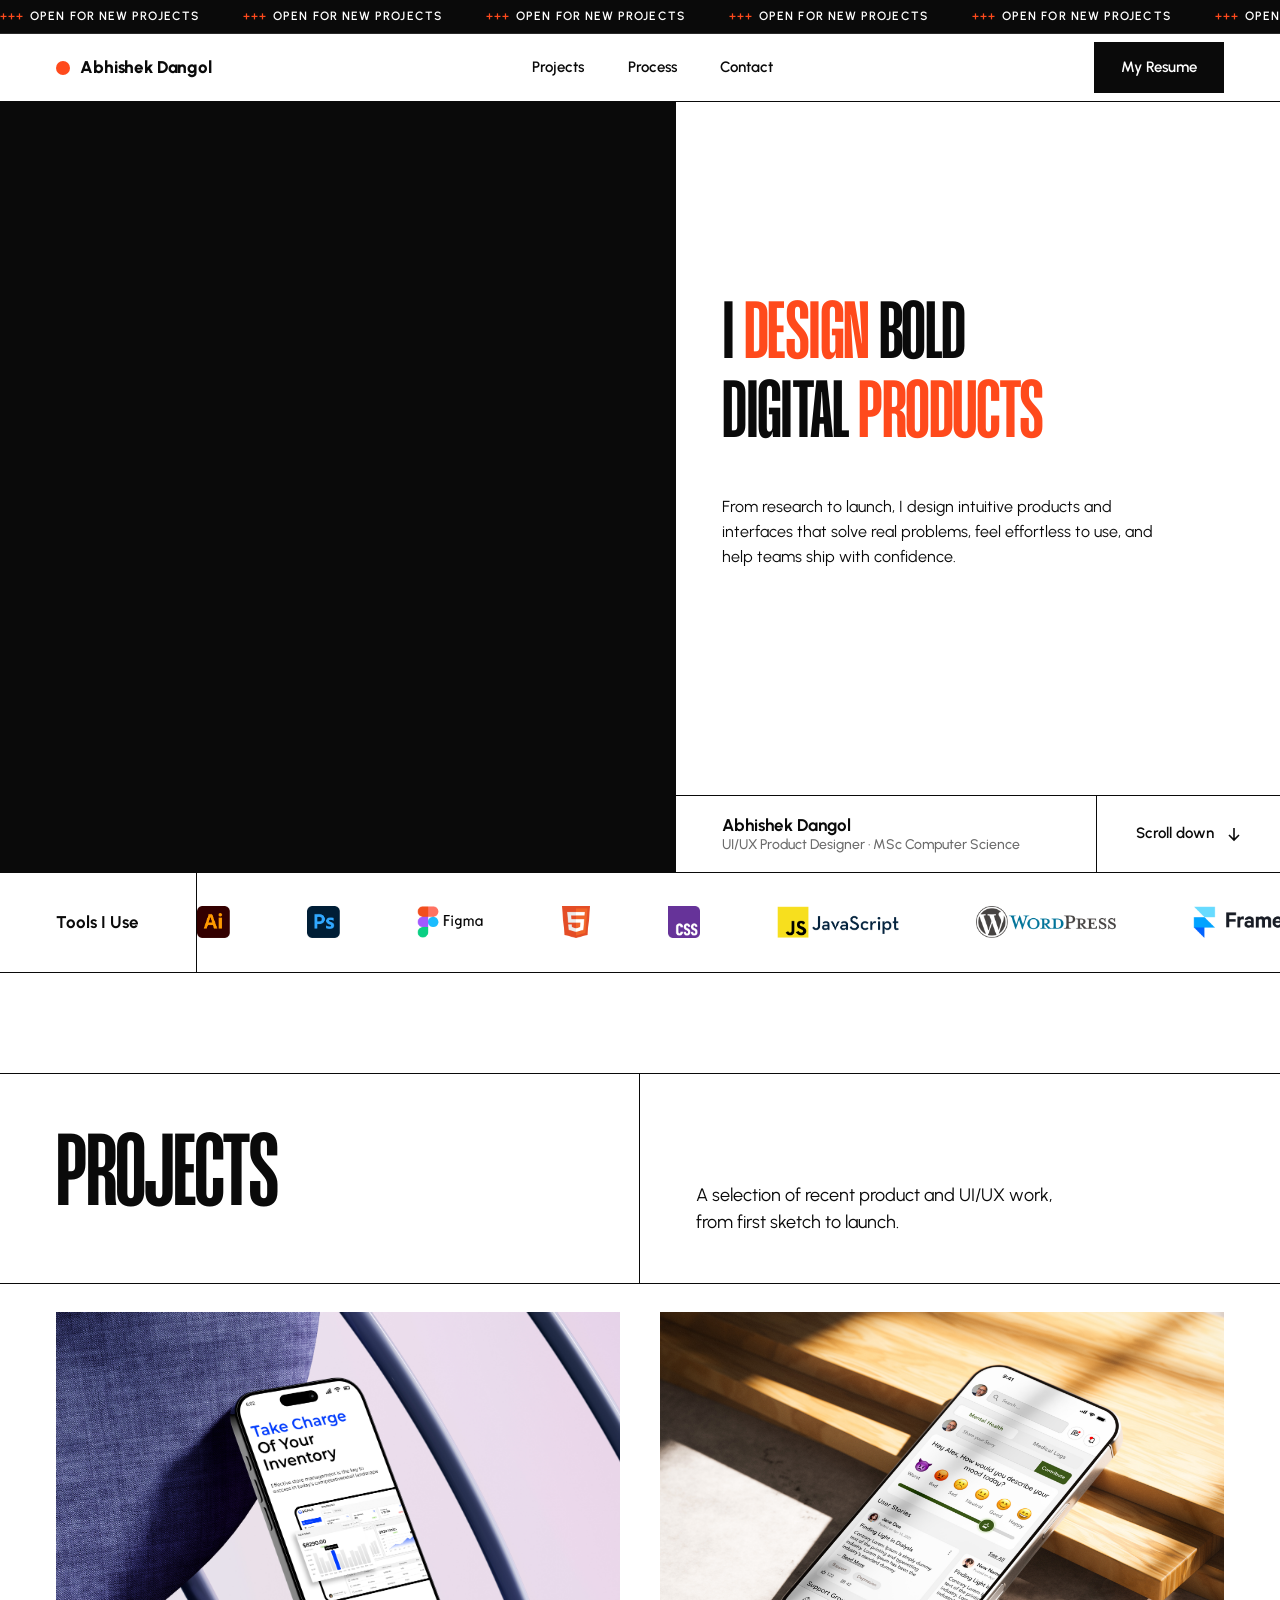
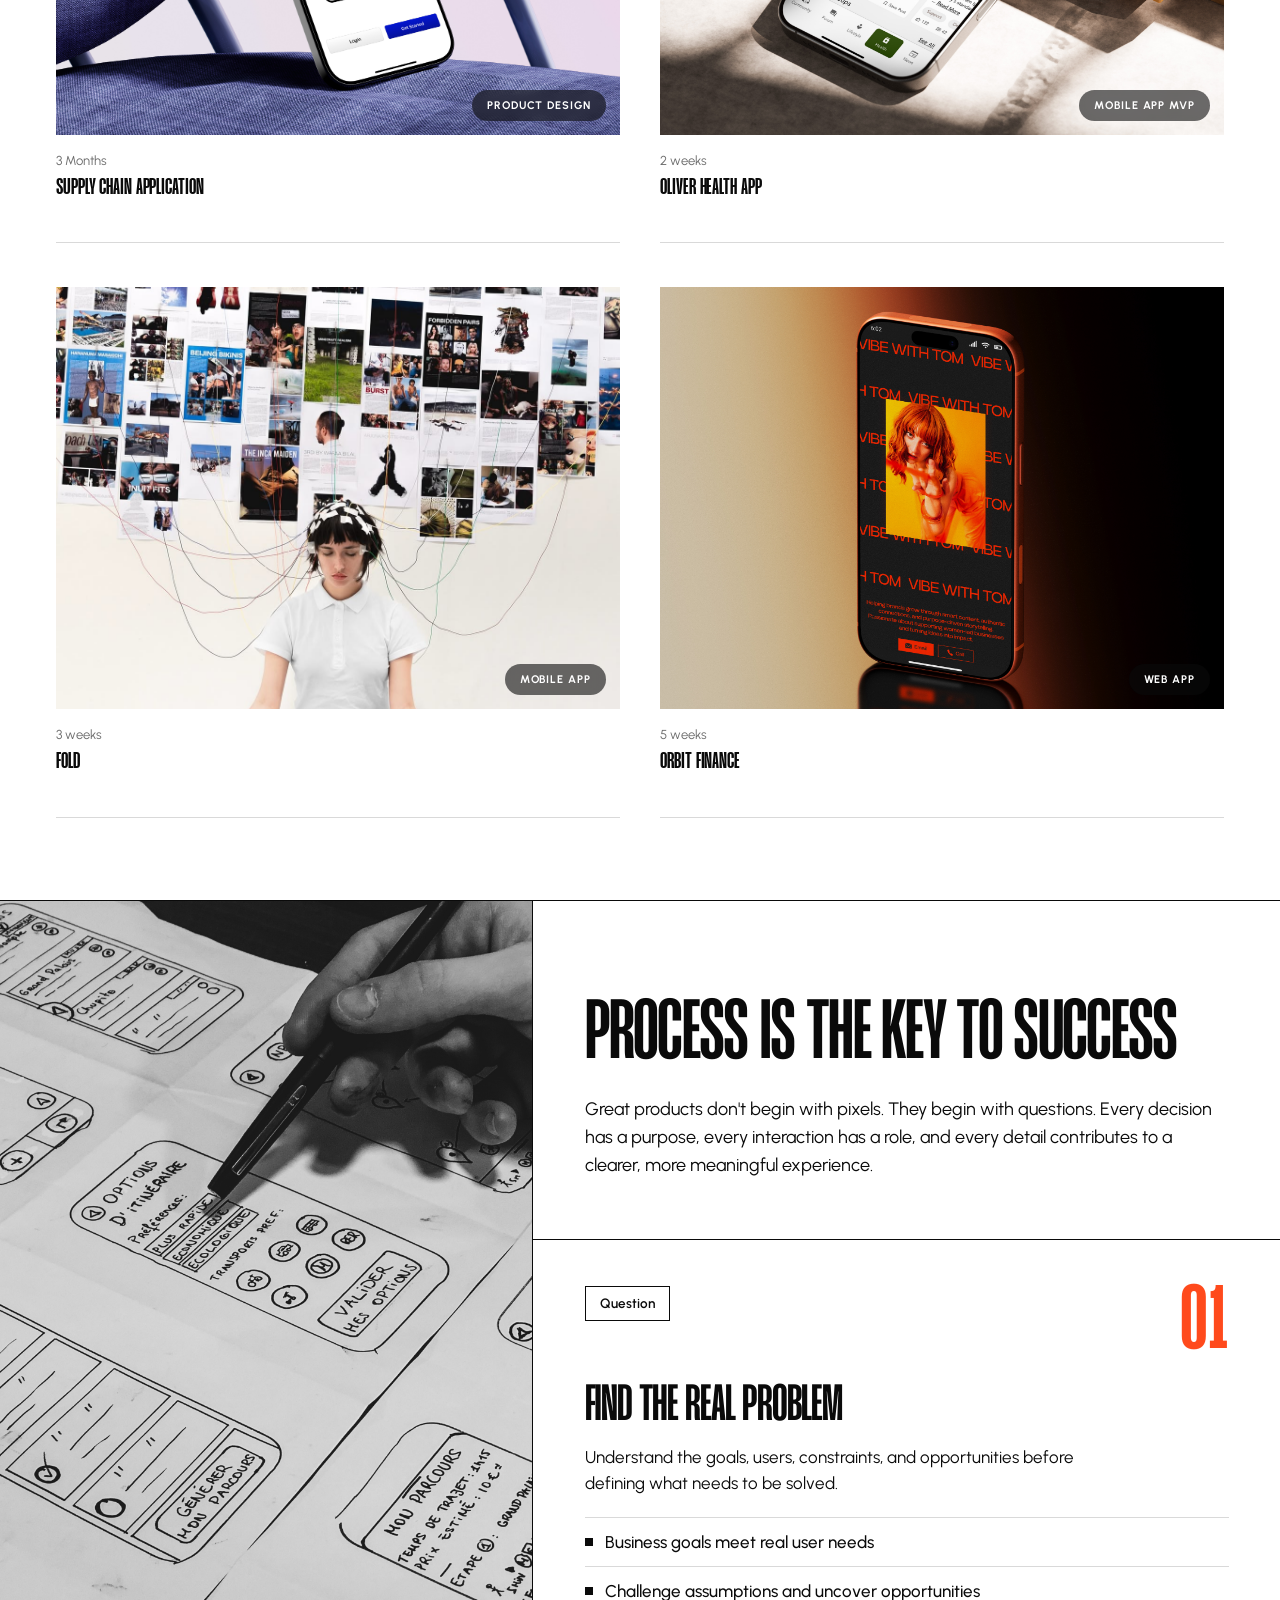
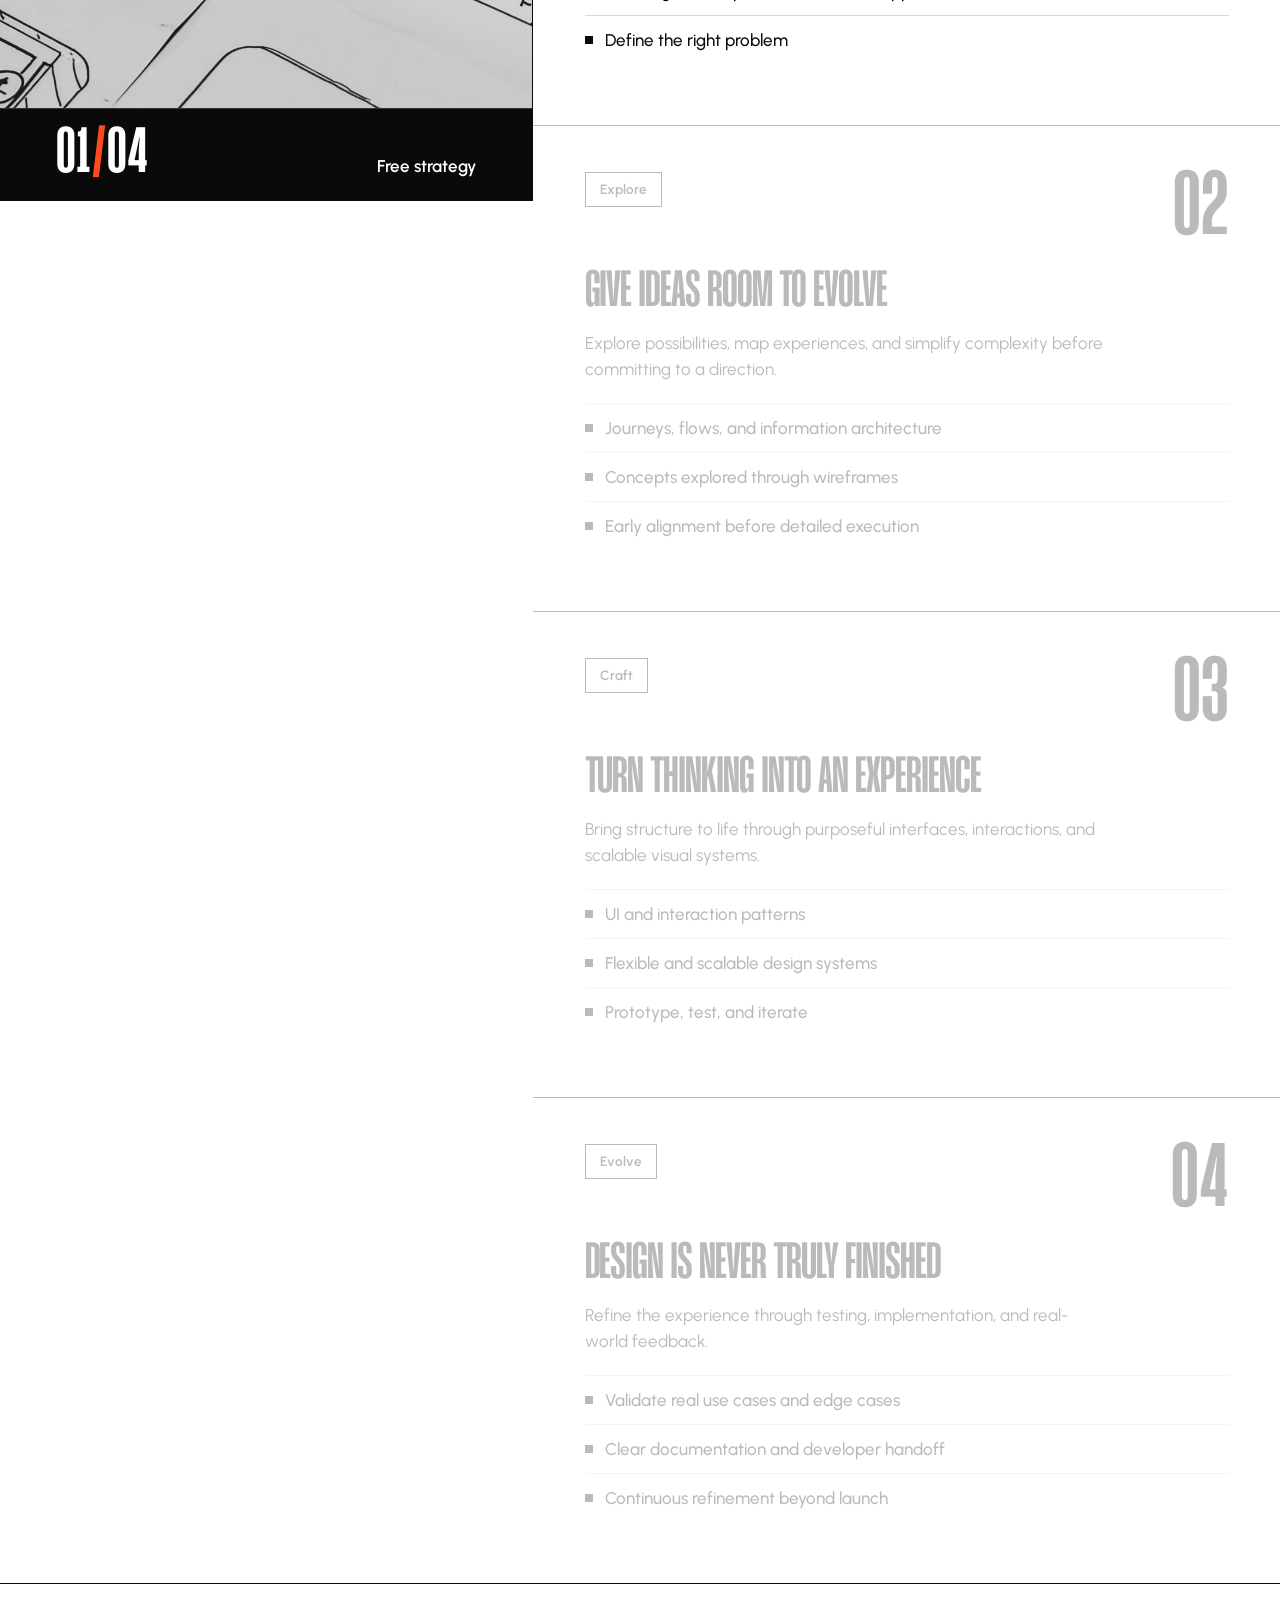
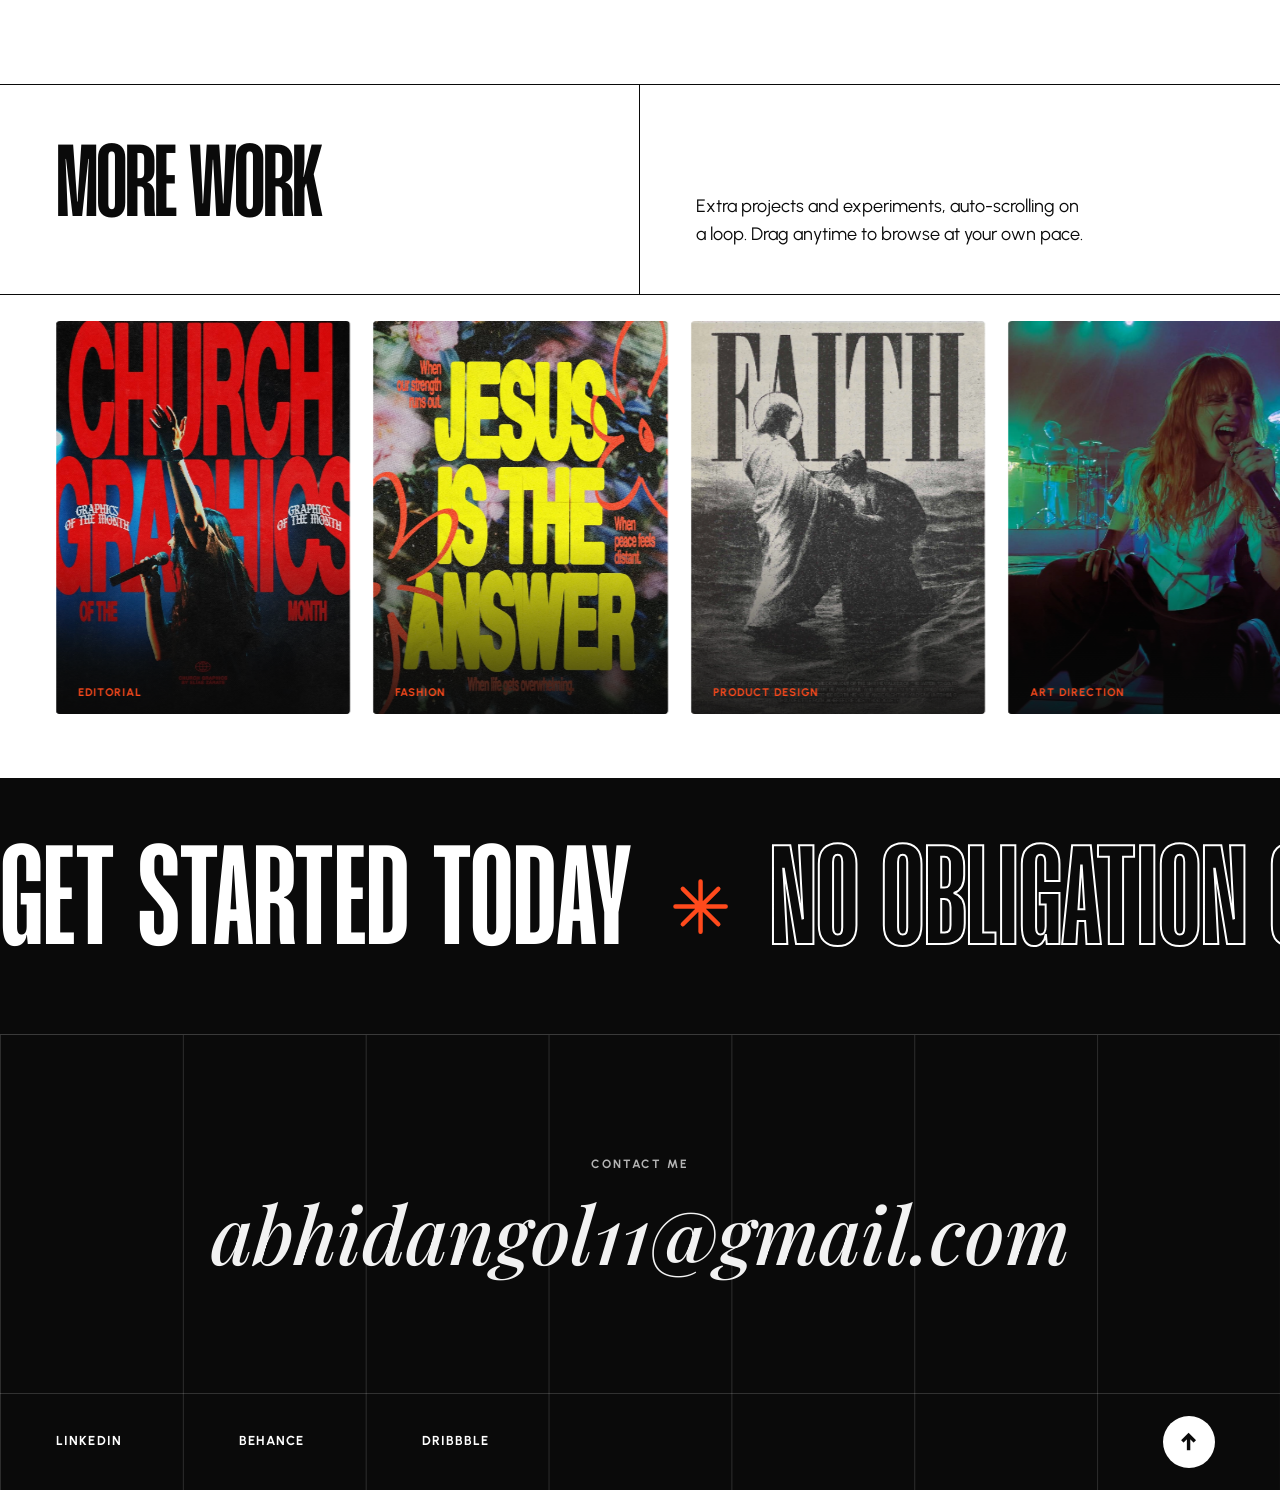
==== commit a16a6775: "before project detail page update" ====
--- a/index.html
+++ b/index.html
@@ -106,8 +106,8 @@
       <div class="hero-copy">
         <div class="hc-main">
           <h1 class="display" id="hero-title">
-            <span class="line"><span class="inner" style="--d:0">I design bold</span></span>
-            <span class="line"><span class="inner" style="--d:1">digital products</span></span>
+            <span class="line"><span class="inner" style="--d:0">I <span style="color: var(--accent);">design</span> bold</span></span>
+            <span class="line"><span class="inner" style="--d:1">digital <span style="color: var(--accent);">products</span></span></span>
             <!-- <span class="line"><span class="inner" style="--d:2">products</span></span> -->
           </h1>
           <p>From research to launch, I design intuitive products and interfaces that solve real problems, feel
@@ -437,21 +437,21 @@
     <div class="footer-bottom">
 
       <a class="footer-link footer-link-1"
-        href="YOUR-LINKEDIN"
+        href="https://www.linkedin.com/in/adangol11/"
         target="_blank"
         rel="noopener">
         <span class="roll">LinkedIn</span>
       </a>
 
       <a class="footer-link footer-link-2"
-        href="YOUR-BEHANCE-LINK"
+        href="https://www.behance.net/abhishekdangol1"
         target="_blank"
         rel="noopener">
         <span class="roll">Behance</span>
       </a>
 
       <a class="footer-link footer-link-3"
-        href="YOUR-DRIBBBLE-LINK"
+        href="https://dribbble.com/adangol12"
         target="_blank"
         rel="noopener">
         <span class="roll">Dribbble</span>
--- a/portfolio.css
+++ b/portfolio.css
@@ -343,11 +343,8 @@
 .hero {
     display: grid;
     grid-template-columns: minmax(0, 1.12fr) minmax(0, 1fr);
-
     height: calc(97vh - var(--tick-h) - var(--nav-h));
-
     margin-top: calc(var(--tick-h) + var(--nav-h));
-
     border-bottom: 1px solid var(--ink);
     /* padding-bottom: 20px; */
 }
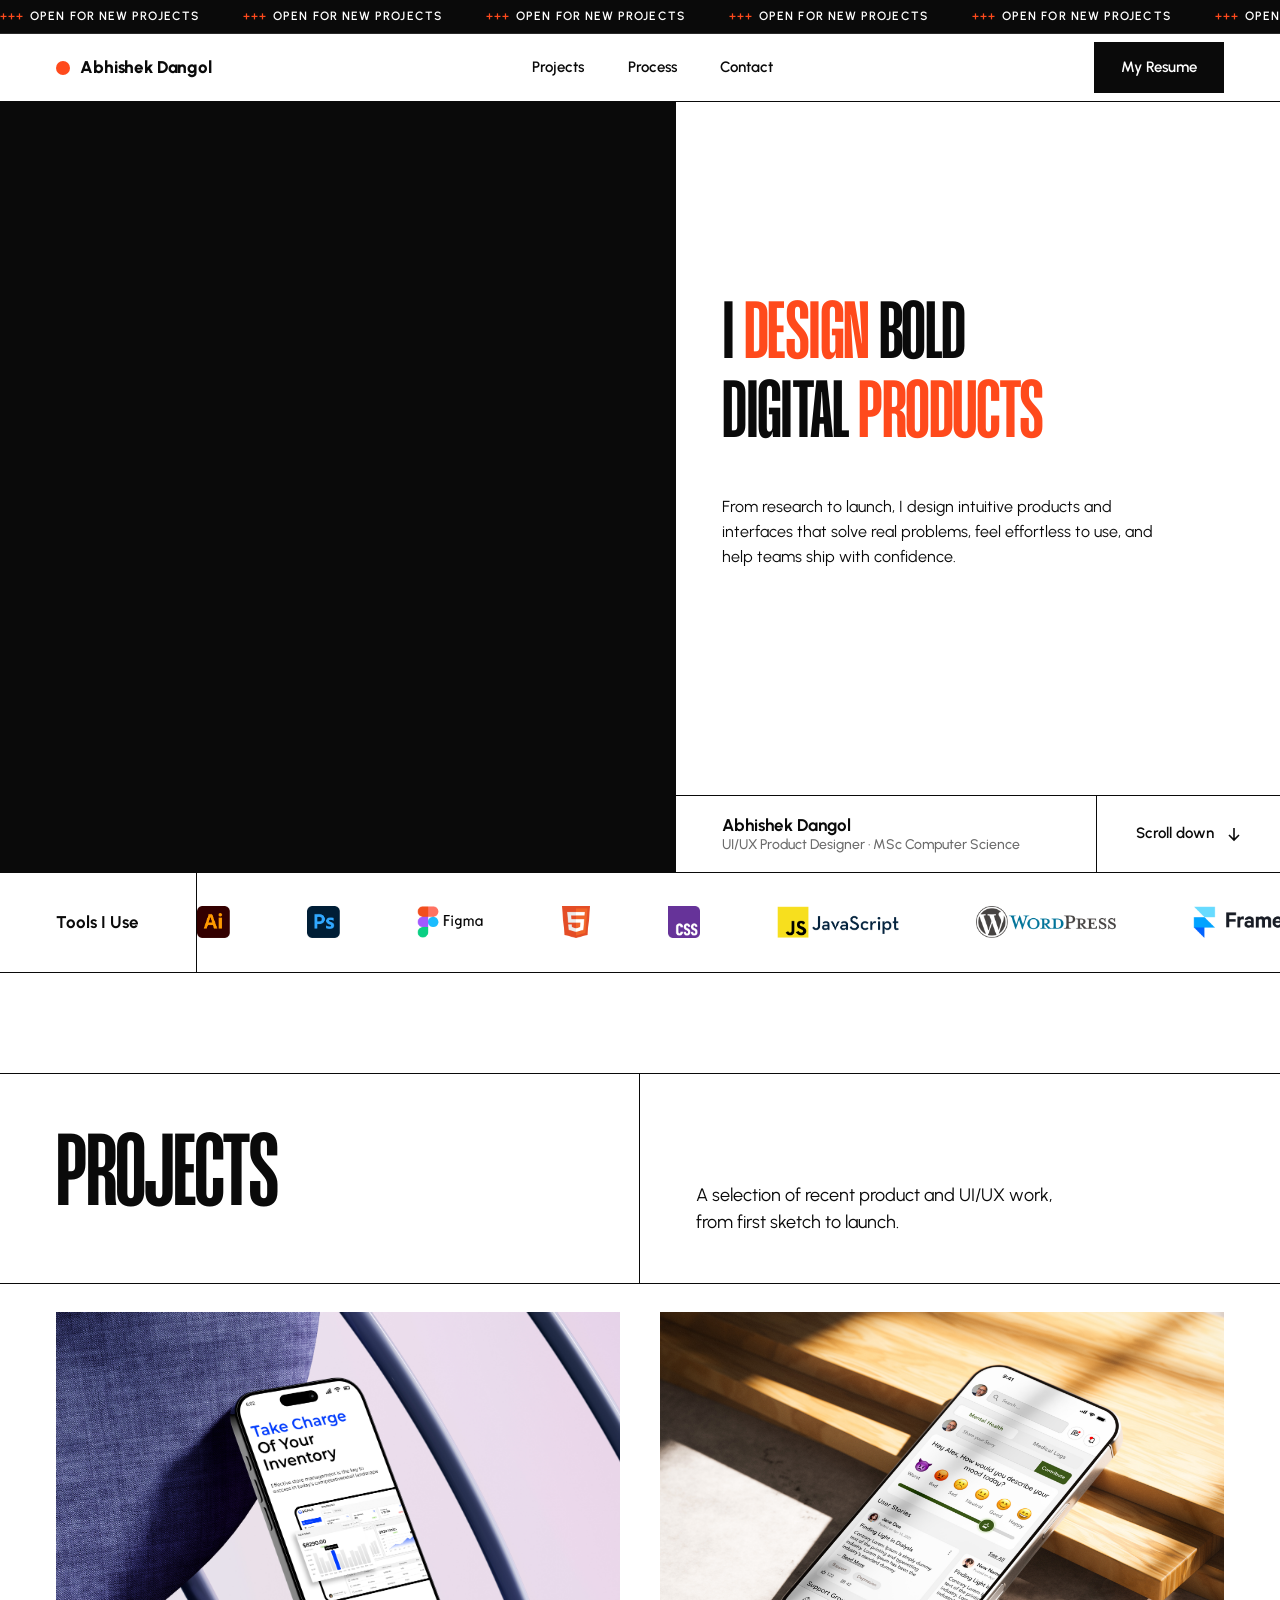
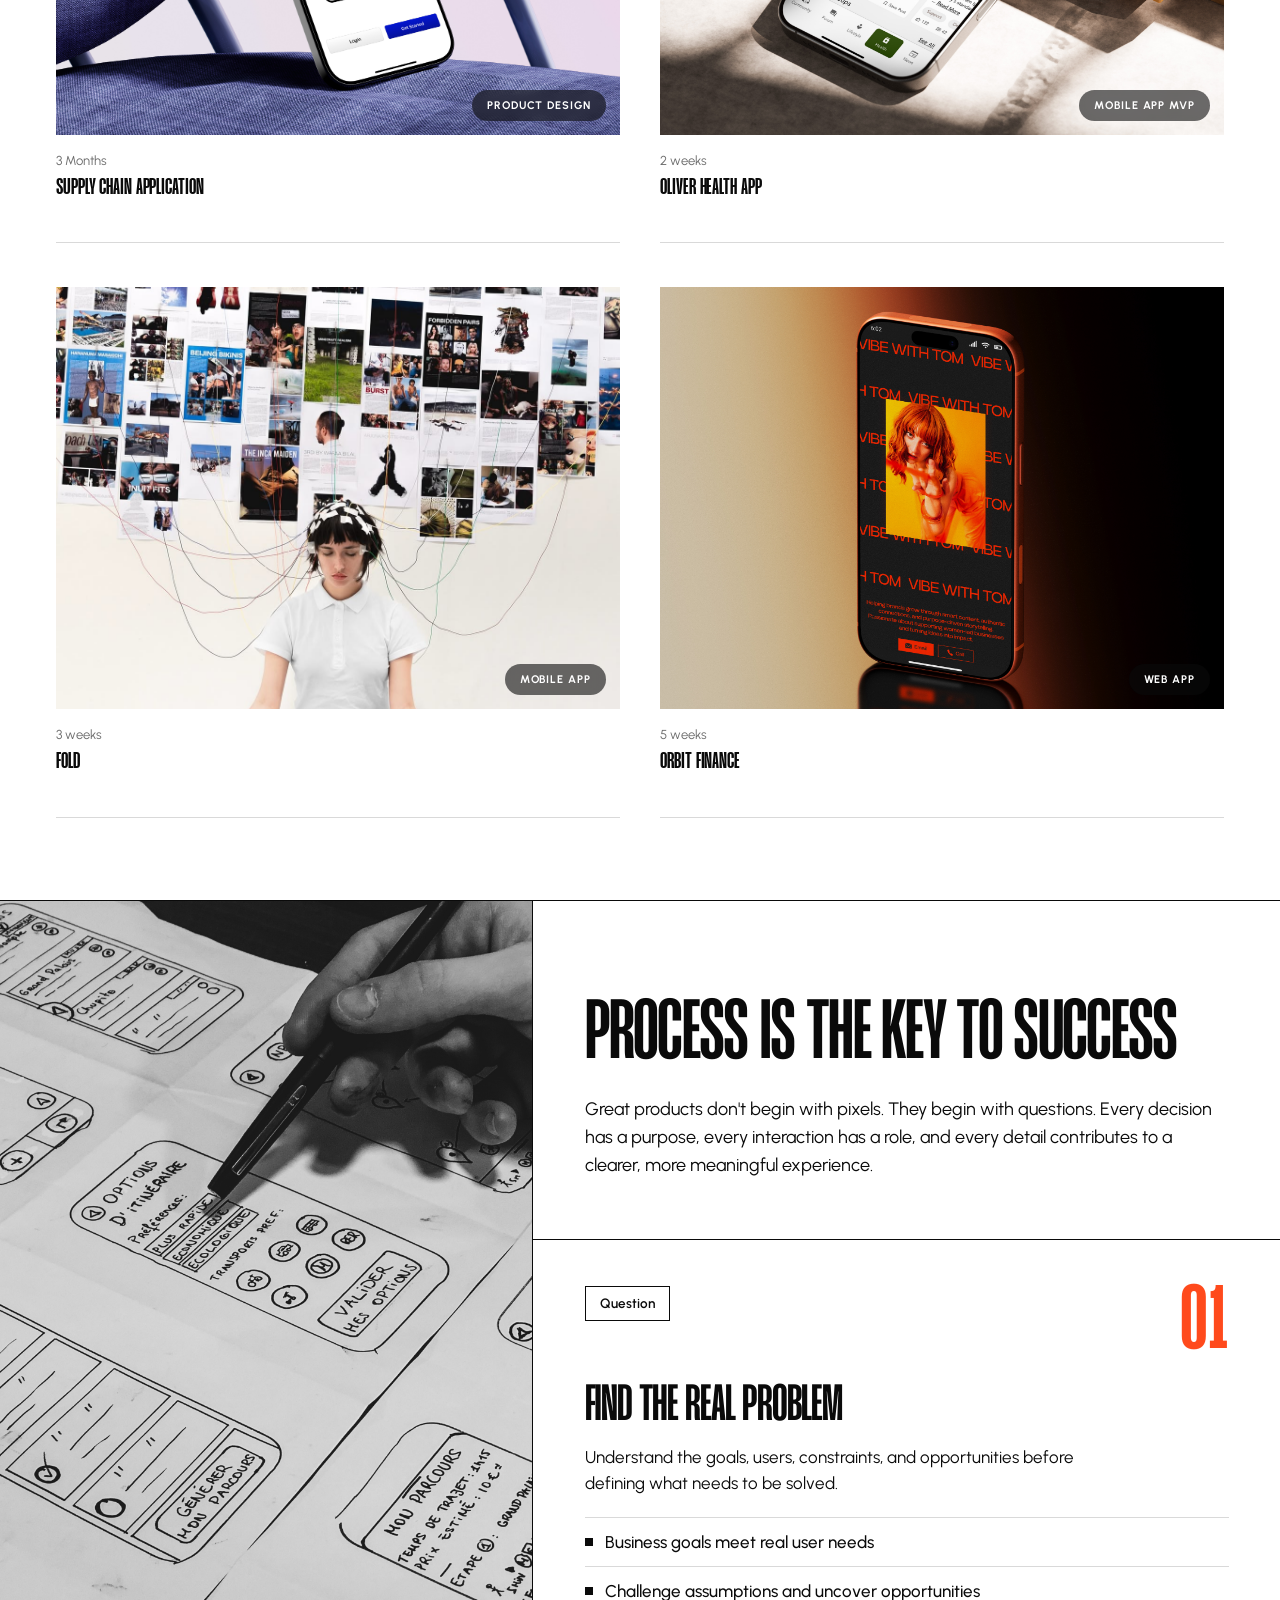
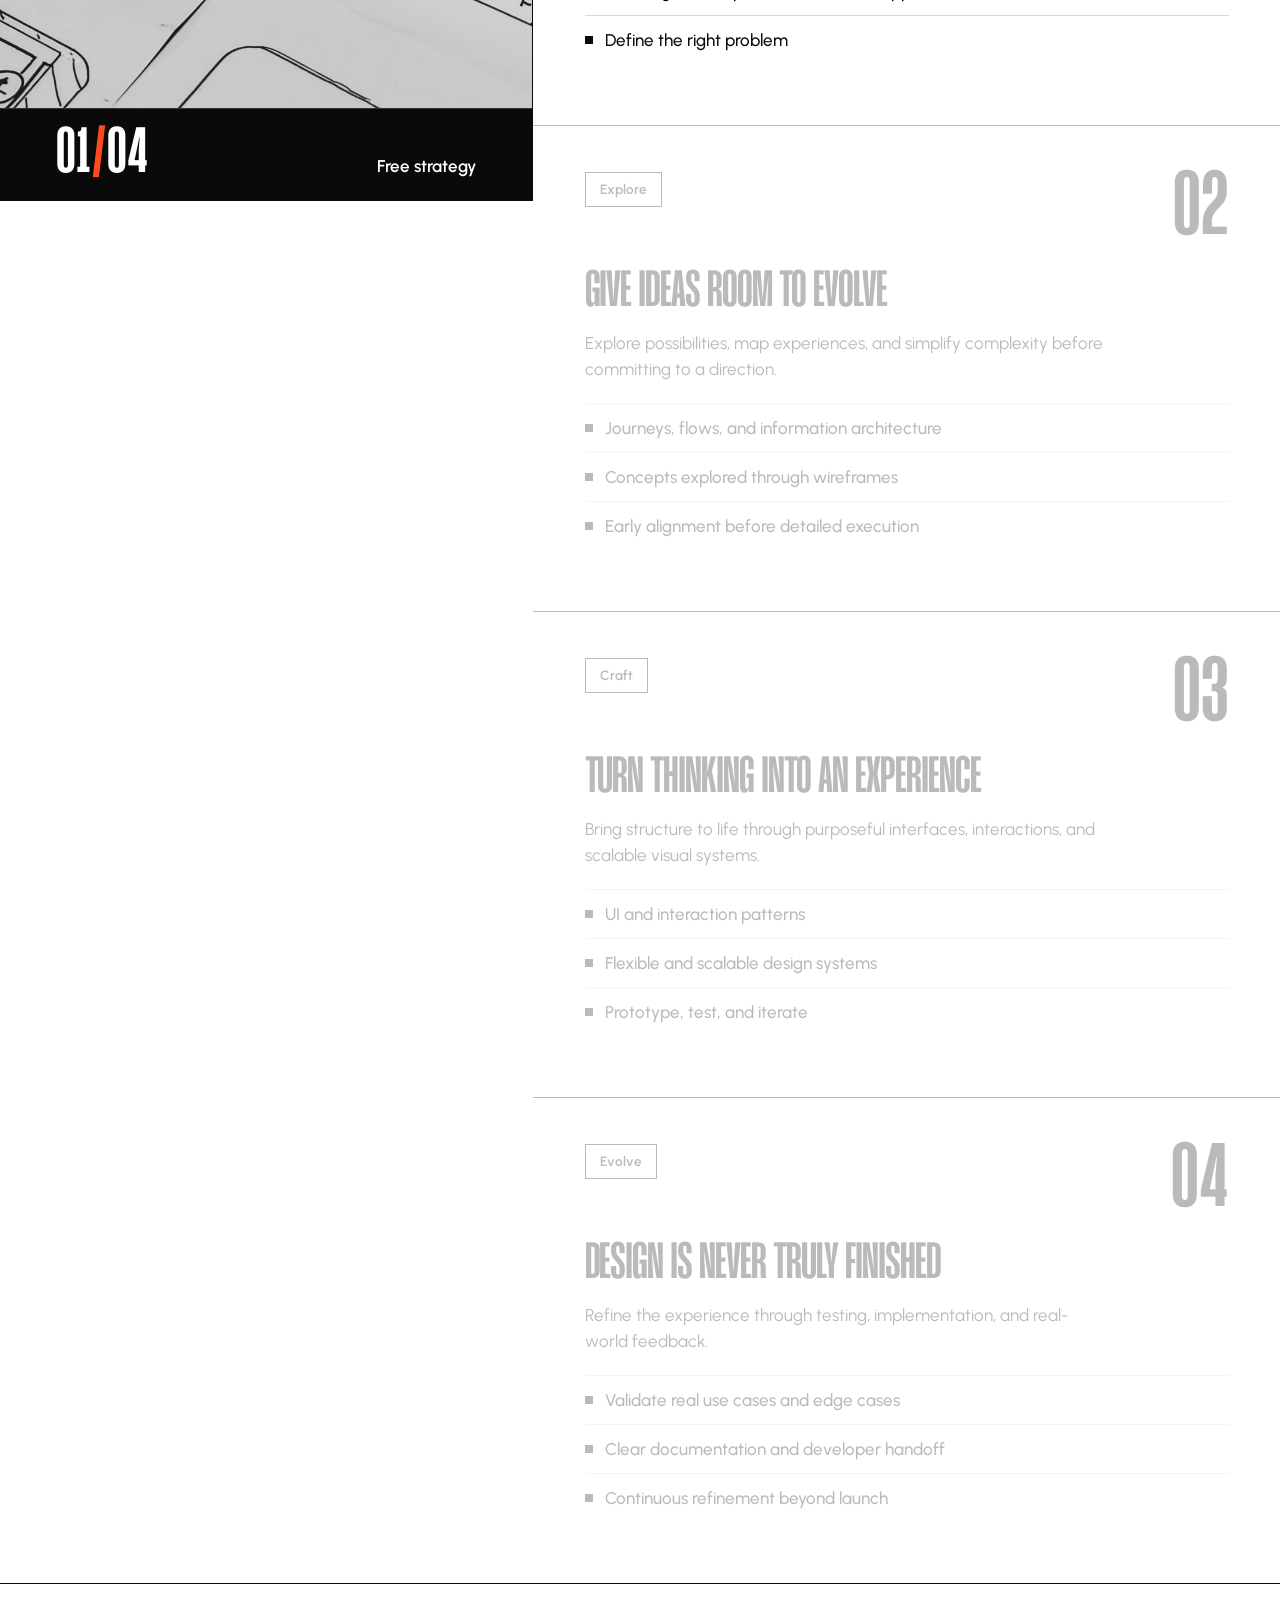
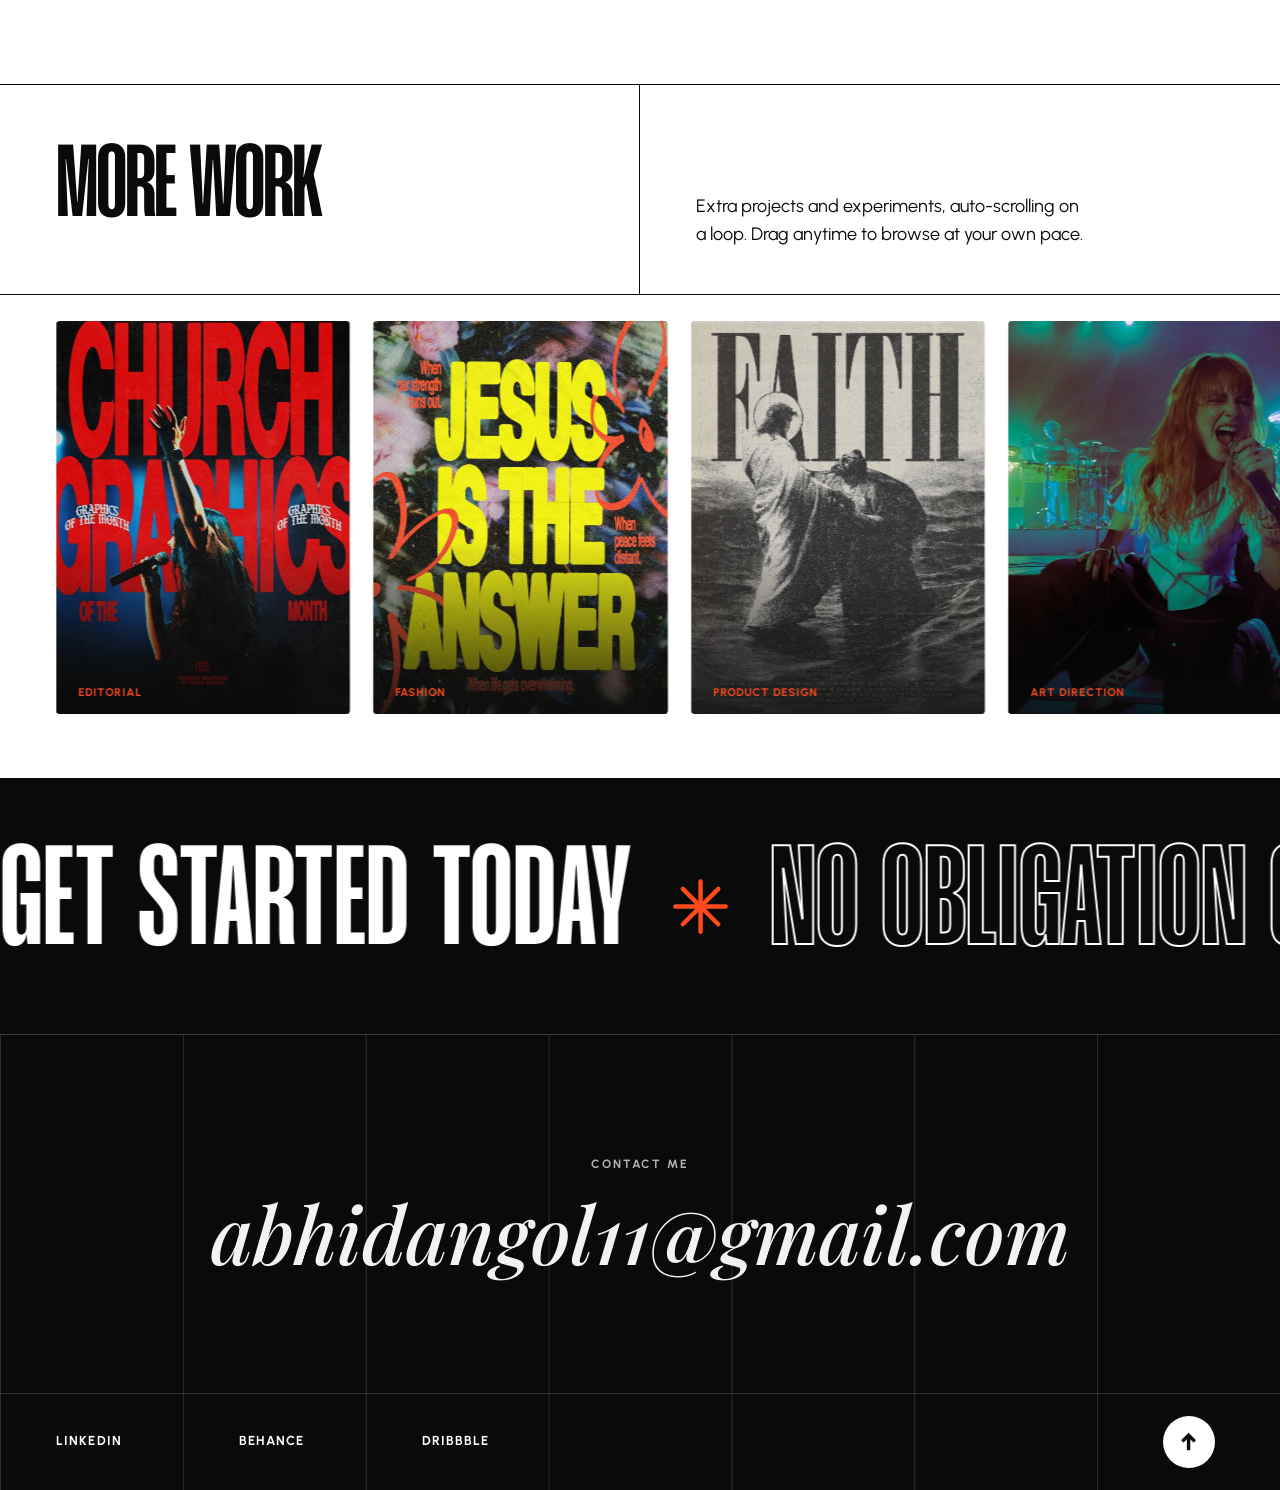
==== commit 66b1609e: "new" ====
--- a/index.html
+++ b/index.html
@@ -165,7 +165,7 @@
       <!-- <div class="proj-items">Items: <b>04</b></div> -->
 
       <div class="pgrid-list">
-        <a class="pcard" href="/Project/project detail main.html" target="_blank" rel="noopener"
+        <a class="pcard" href="Project/supply-chain-story.html" target="_blank" rel="noopener"
           aria-label="Lumen Health: Website design and Webflow build. View project">
           <!-- <div class="cv"><canvas data-scene="arch" data-theme="grey" data-cell="9"
               data-alt="Lumen Health project preview"></canvas><span class="ptag">Web Design</span></div> -->
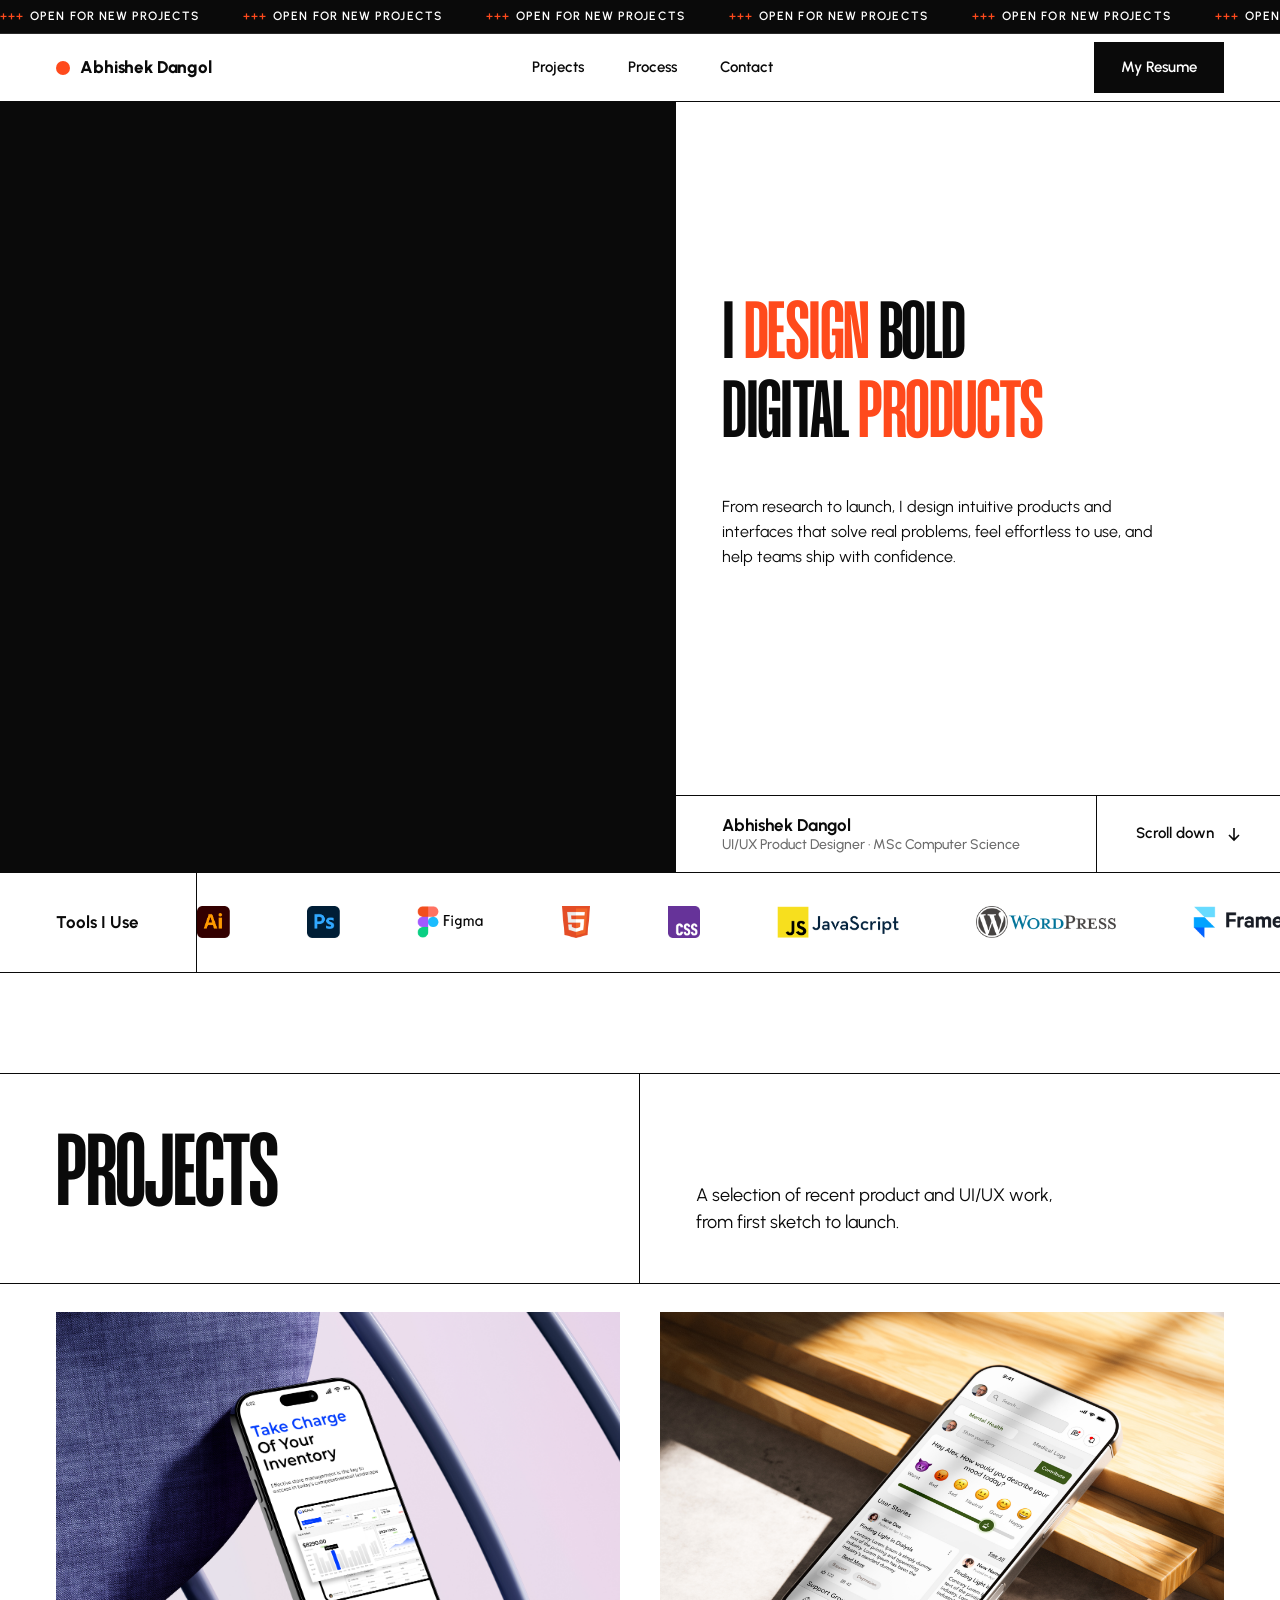
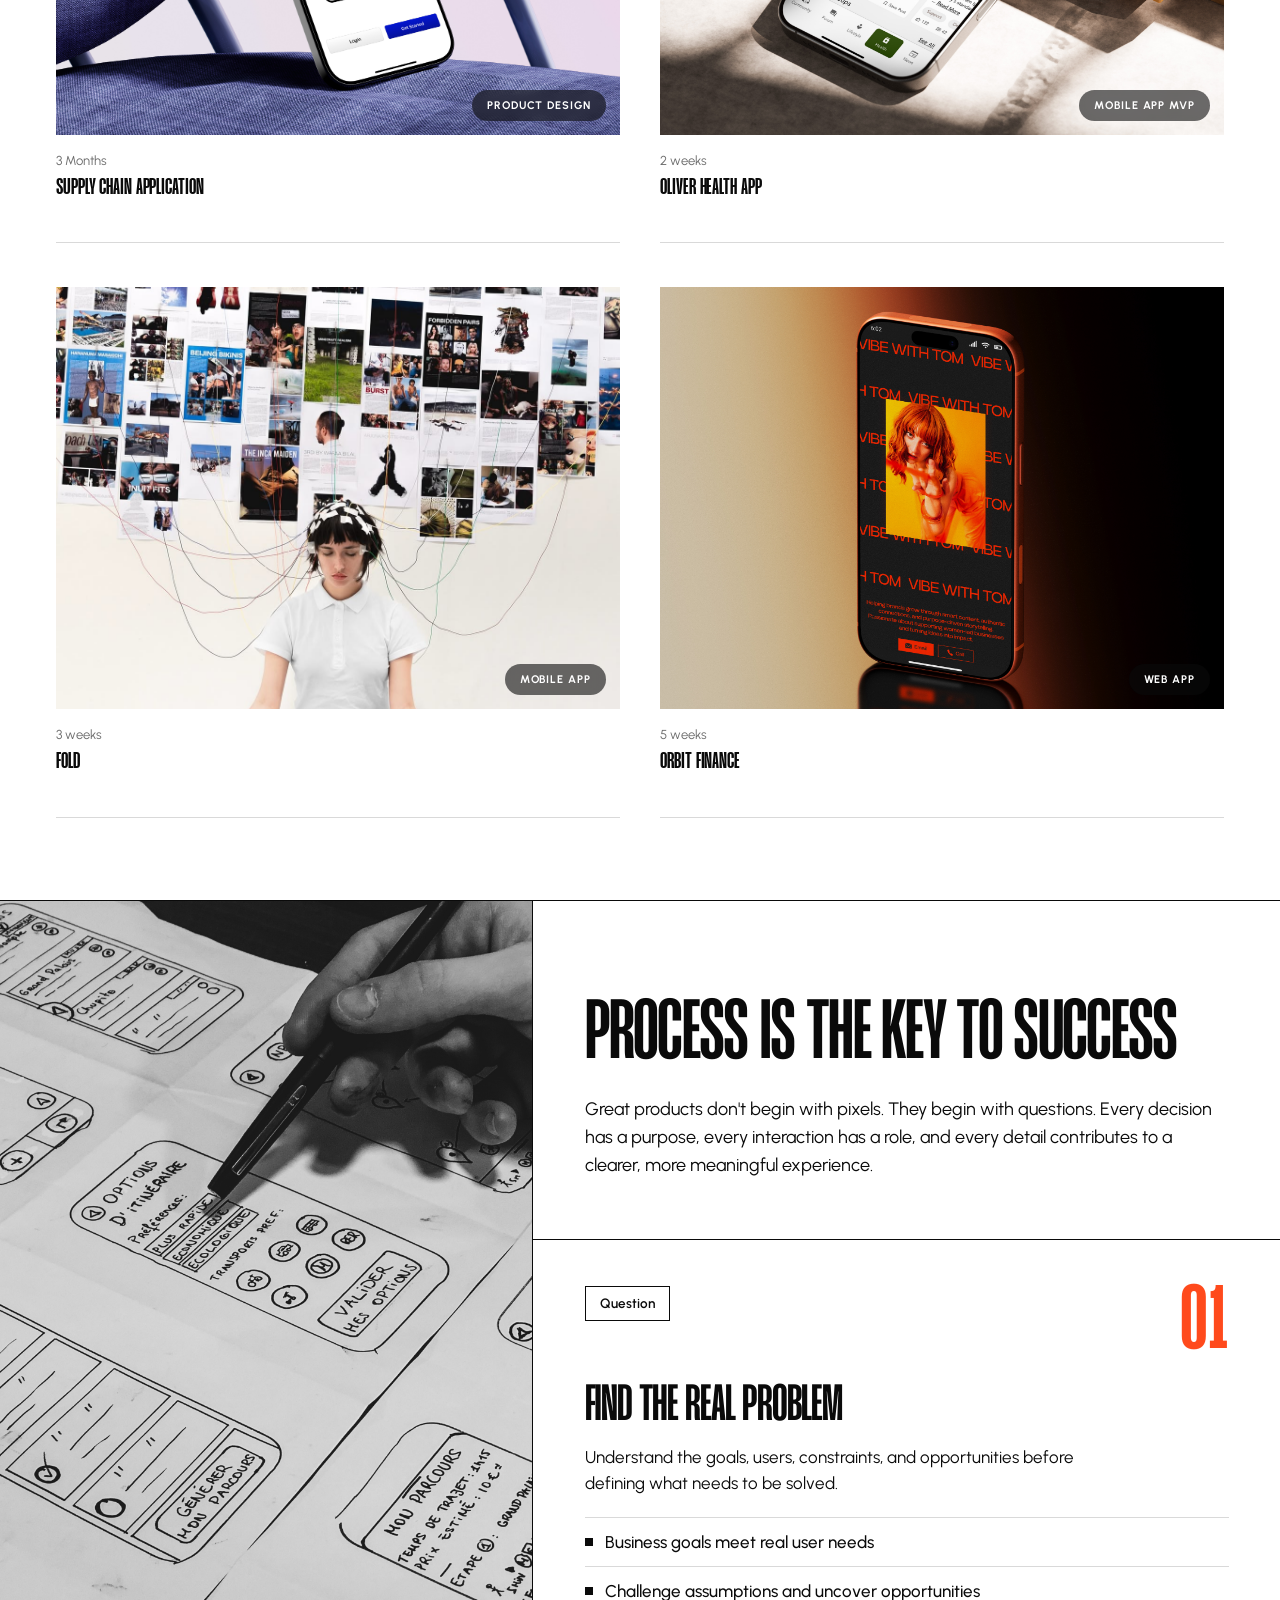
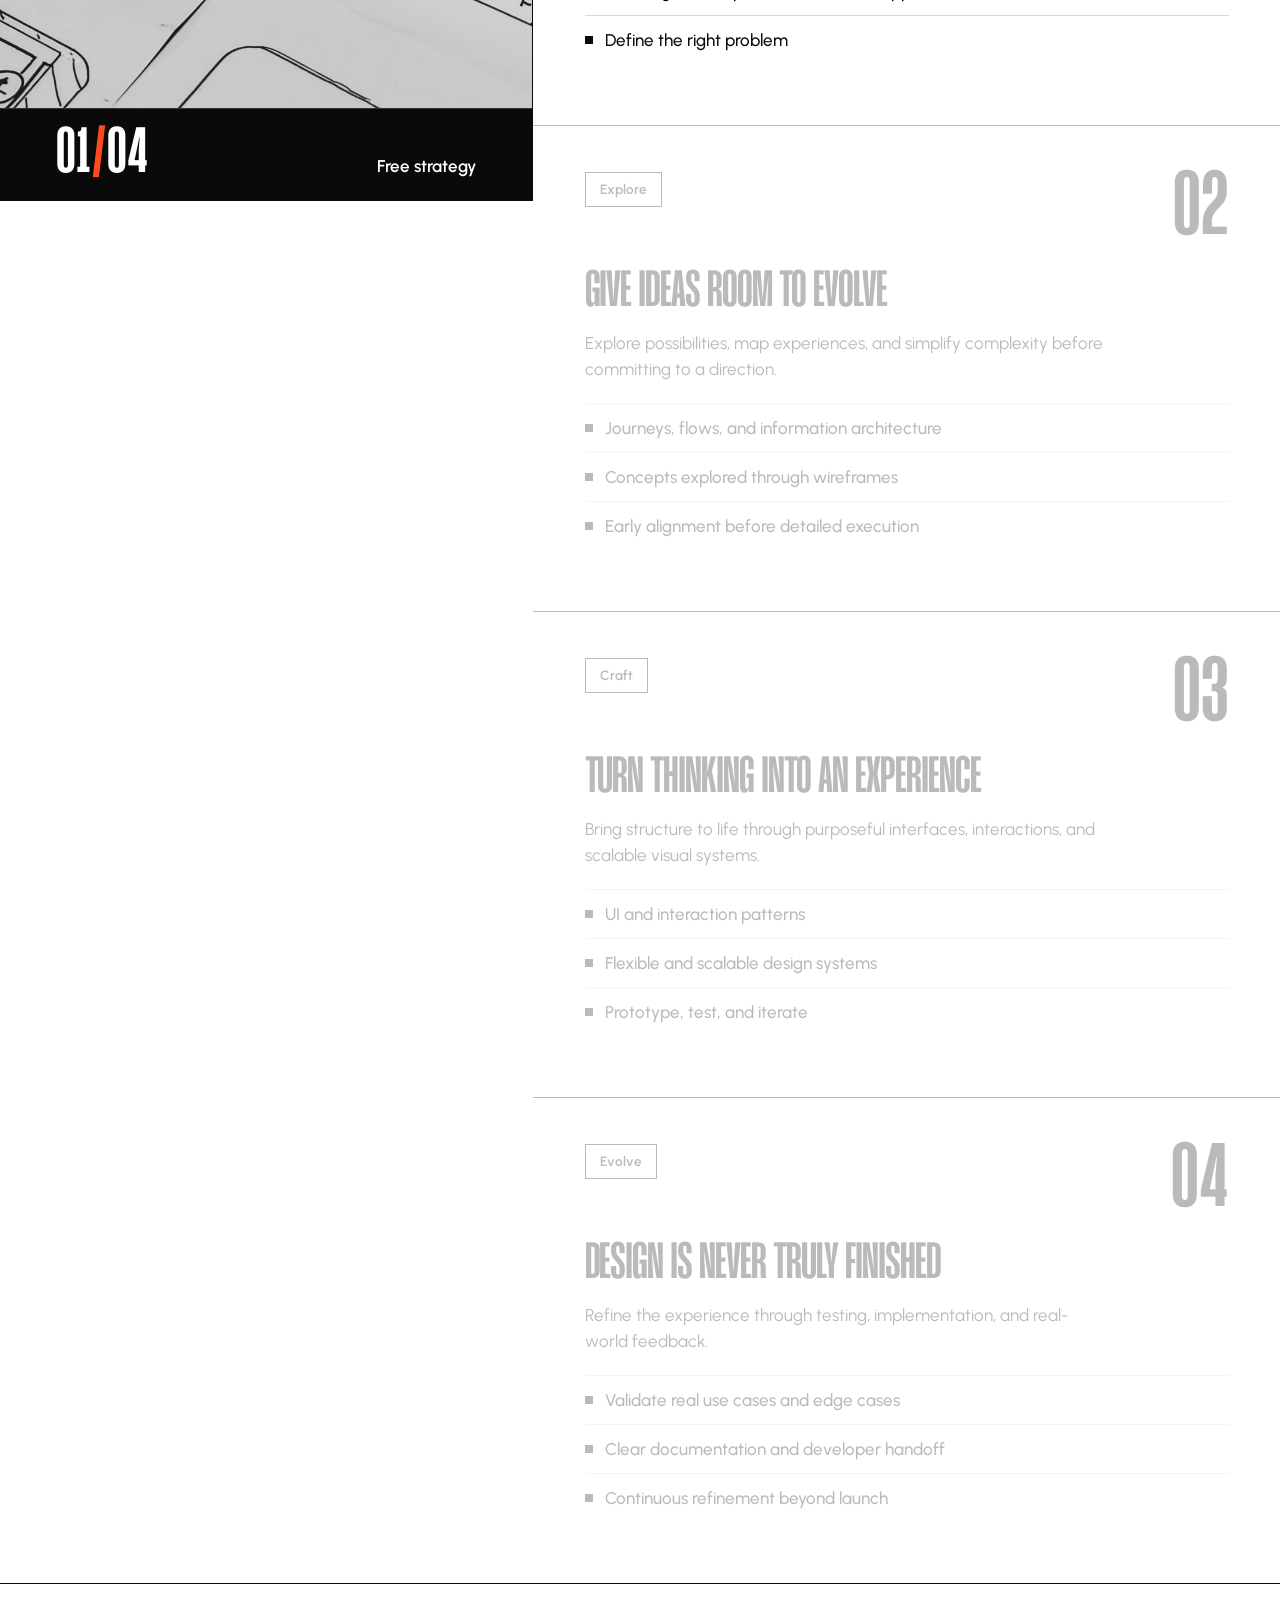
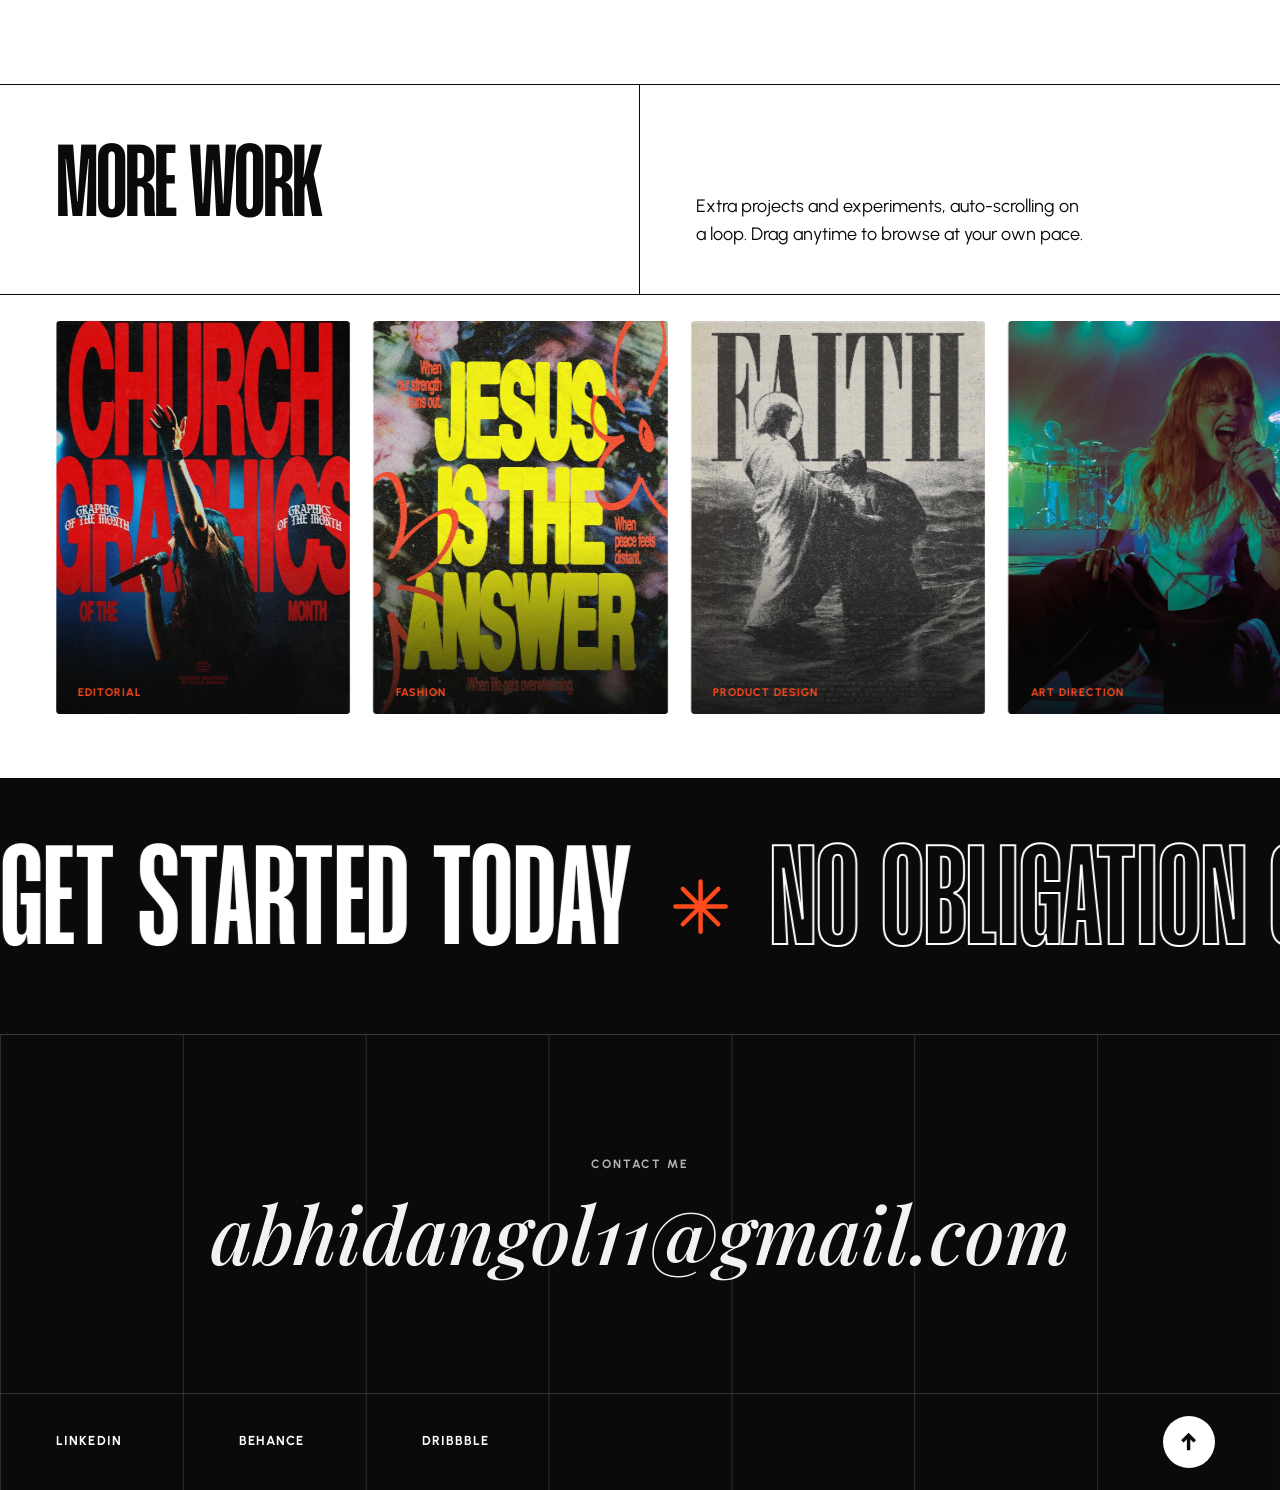
==== commit 14887f69: "minor link fixes" ====
--- a/index.html
+++ b/index.html
@@ -178,7 +178,7 @@
             <h3 class="display">Supply Chain Application</h3>
           </div>
         </a>
-        <a class="pcard" href="/Project/project detail main.html" target="_blank" rel="noopener"
+        <a class="pcard" href="Project/work-in-progress.html" target="_blank" rel="noopener"
           aria-label="Northwind Coffee: Brand identity and packaging. View project">
           <!-- <div class="cv"><canvas data-scene="letter" data-theme="dark" data-letter="N" data-cell="9"
               data-alt="Northwind Coffee project preview"></canvas><span class="ptag">Branding</span></div> -->
@@ -194,7 +194,7 @@
 
         
 
-        <a class="pcard" href="/Project/project detail main.html" target="_blank" rel="noopener"
+        <a class="pcard" href="Project/work-in-progress.html" target="_blank" rel="noopener"
           aria-label="Fold: Mobile app design. View project">
 
           <div class="cv">
@@ -207,7 +207,7 @@
           </div>
         </a>
         
-        <a class="pcard" href="/Project/project detail main.html" target="_blank" rel="noopener"
+        <a class="pcard" href="Project/work-in-progress.html" target="_blank" rel="noopener"
           aria-label="Orbit Finance: Dashboard and React web app. View project">
 
           <div class="cv">
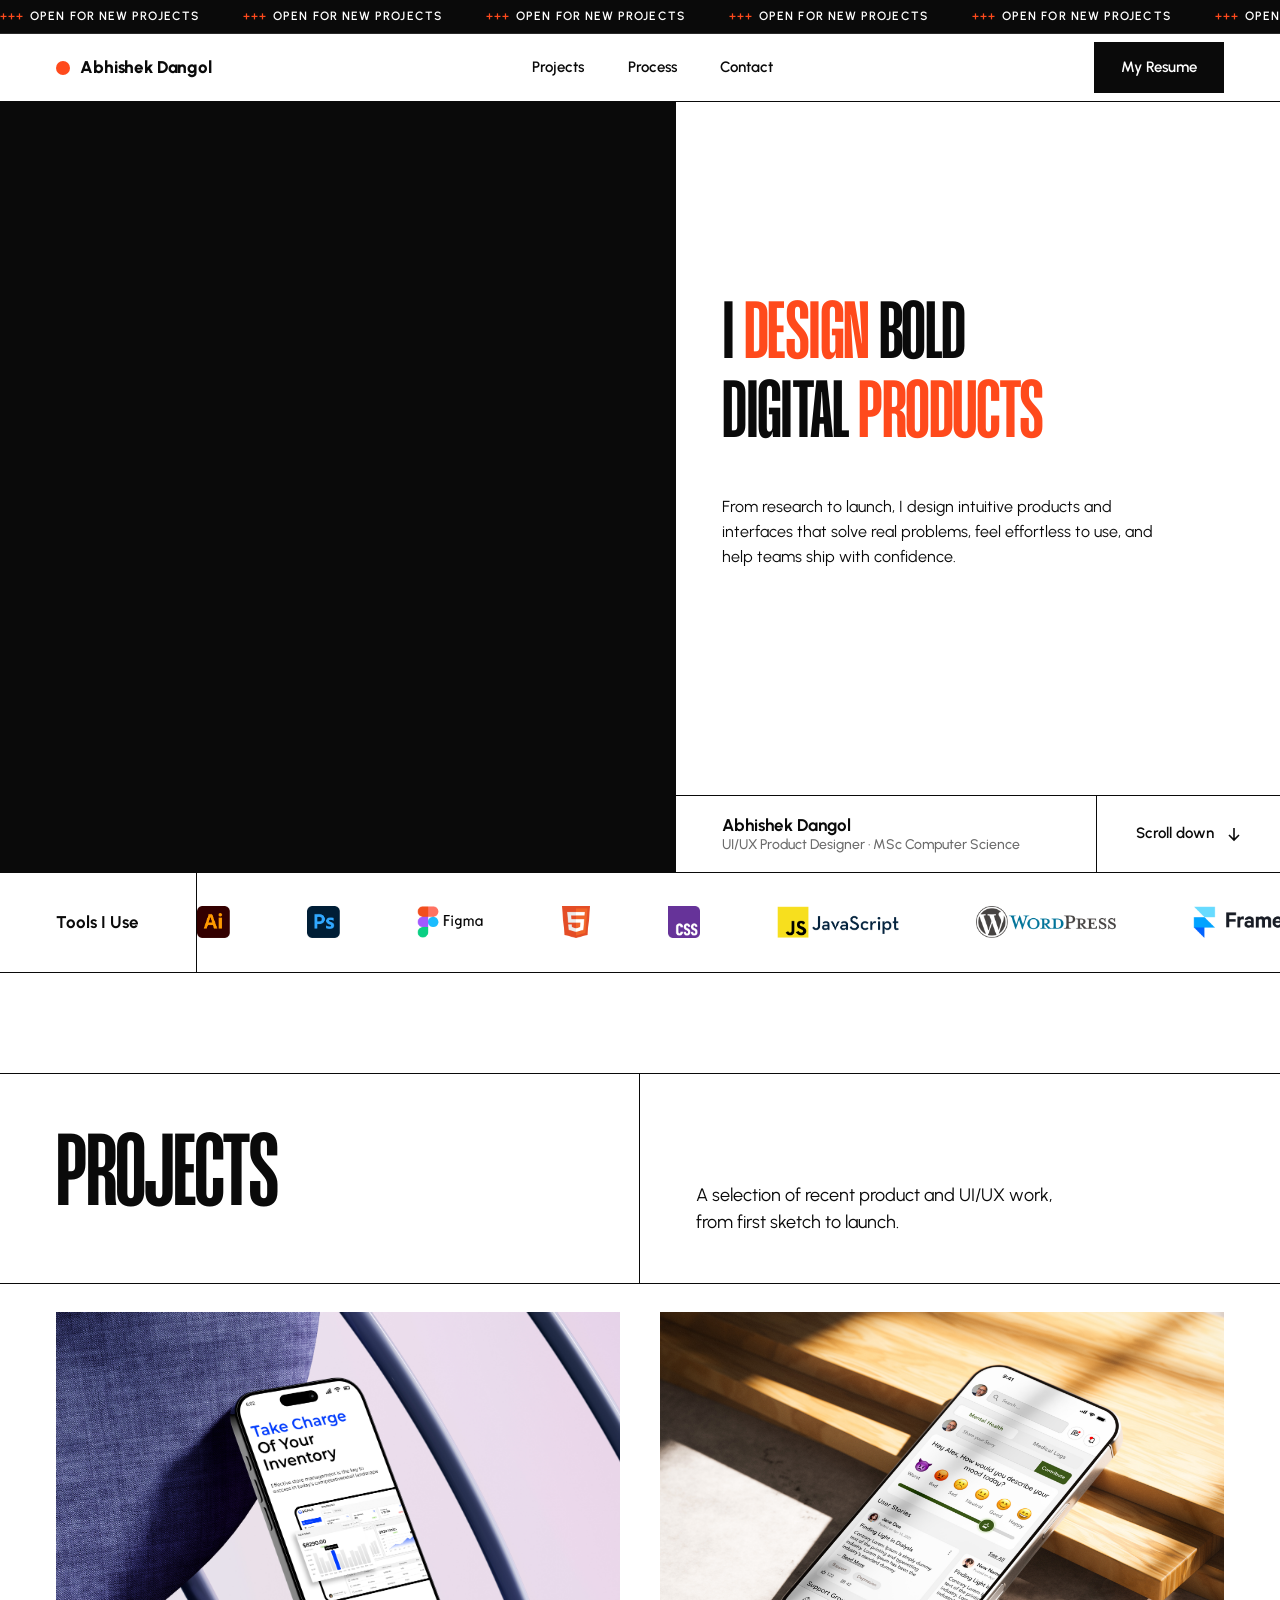
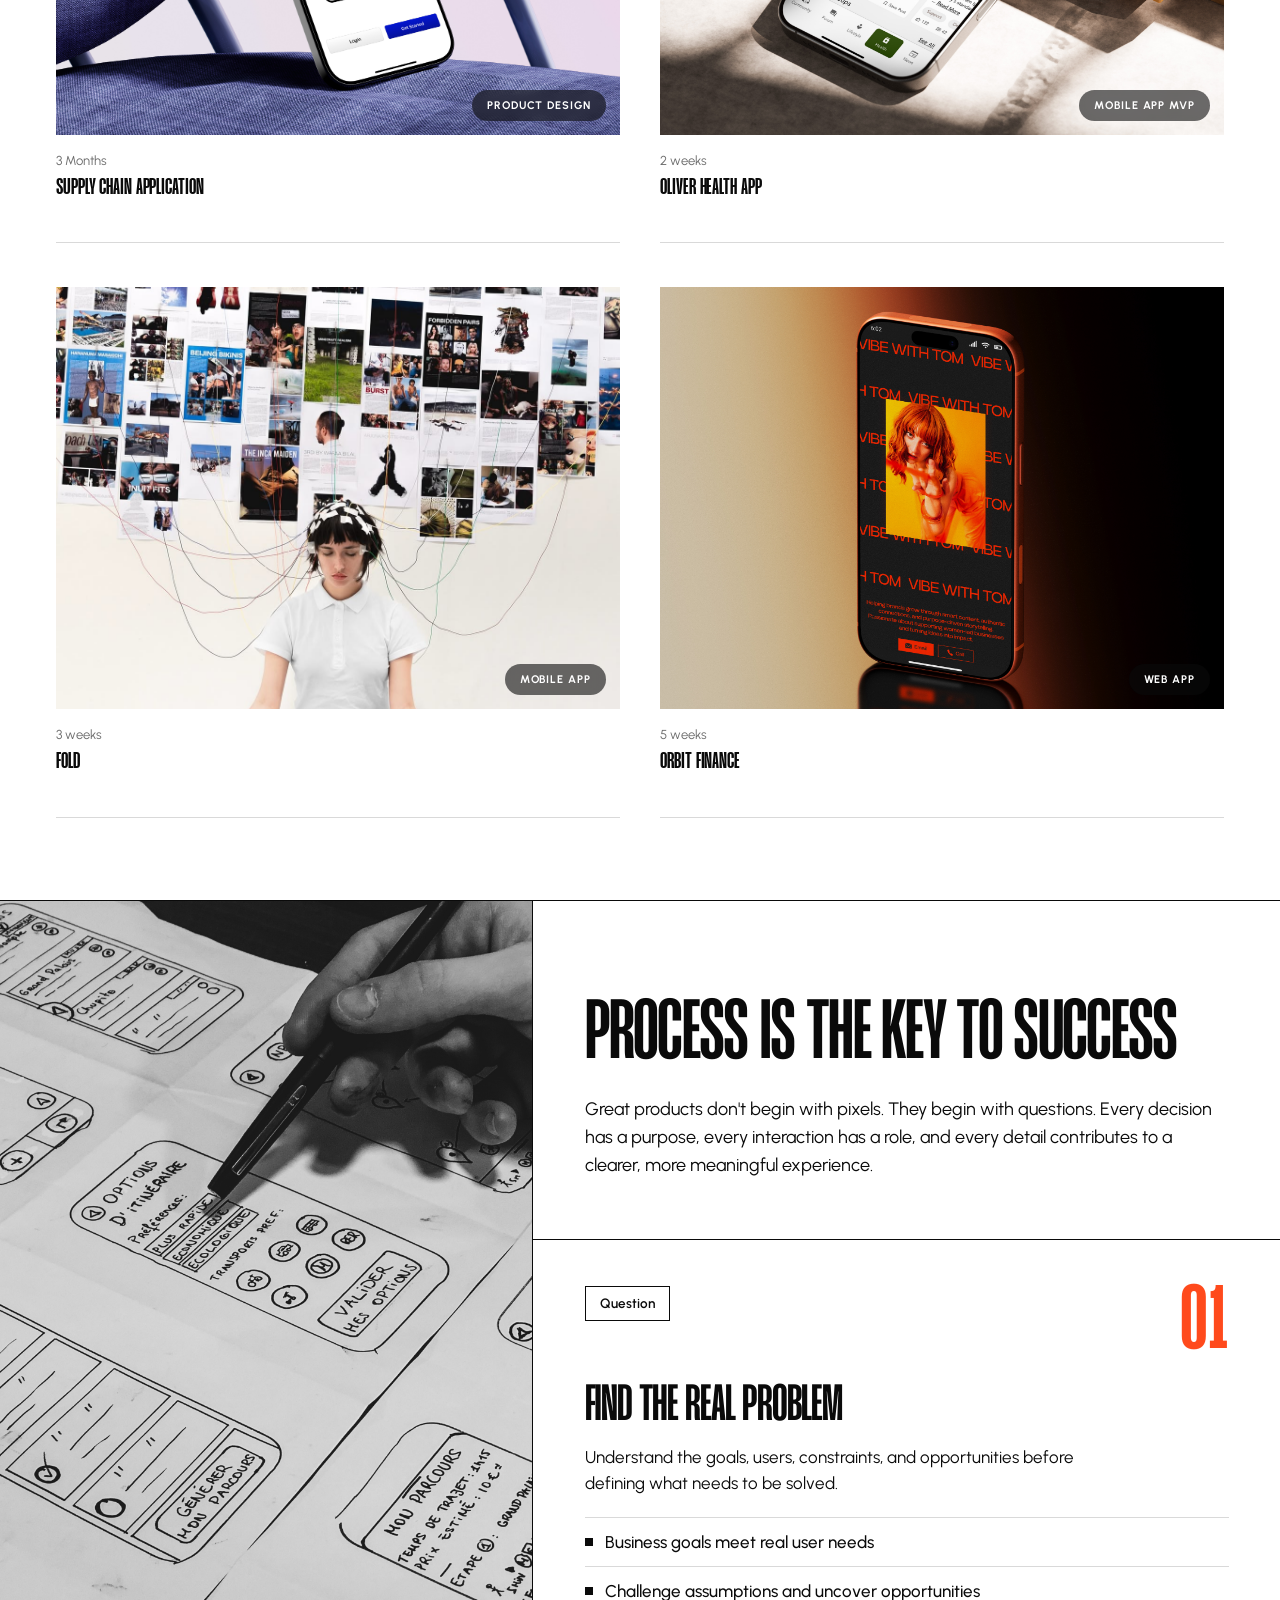
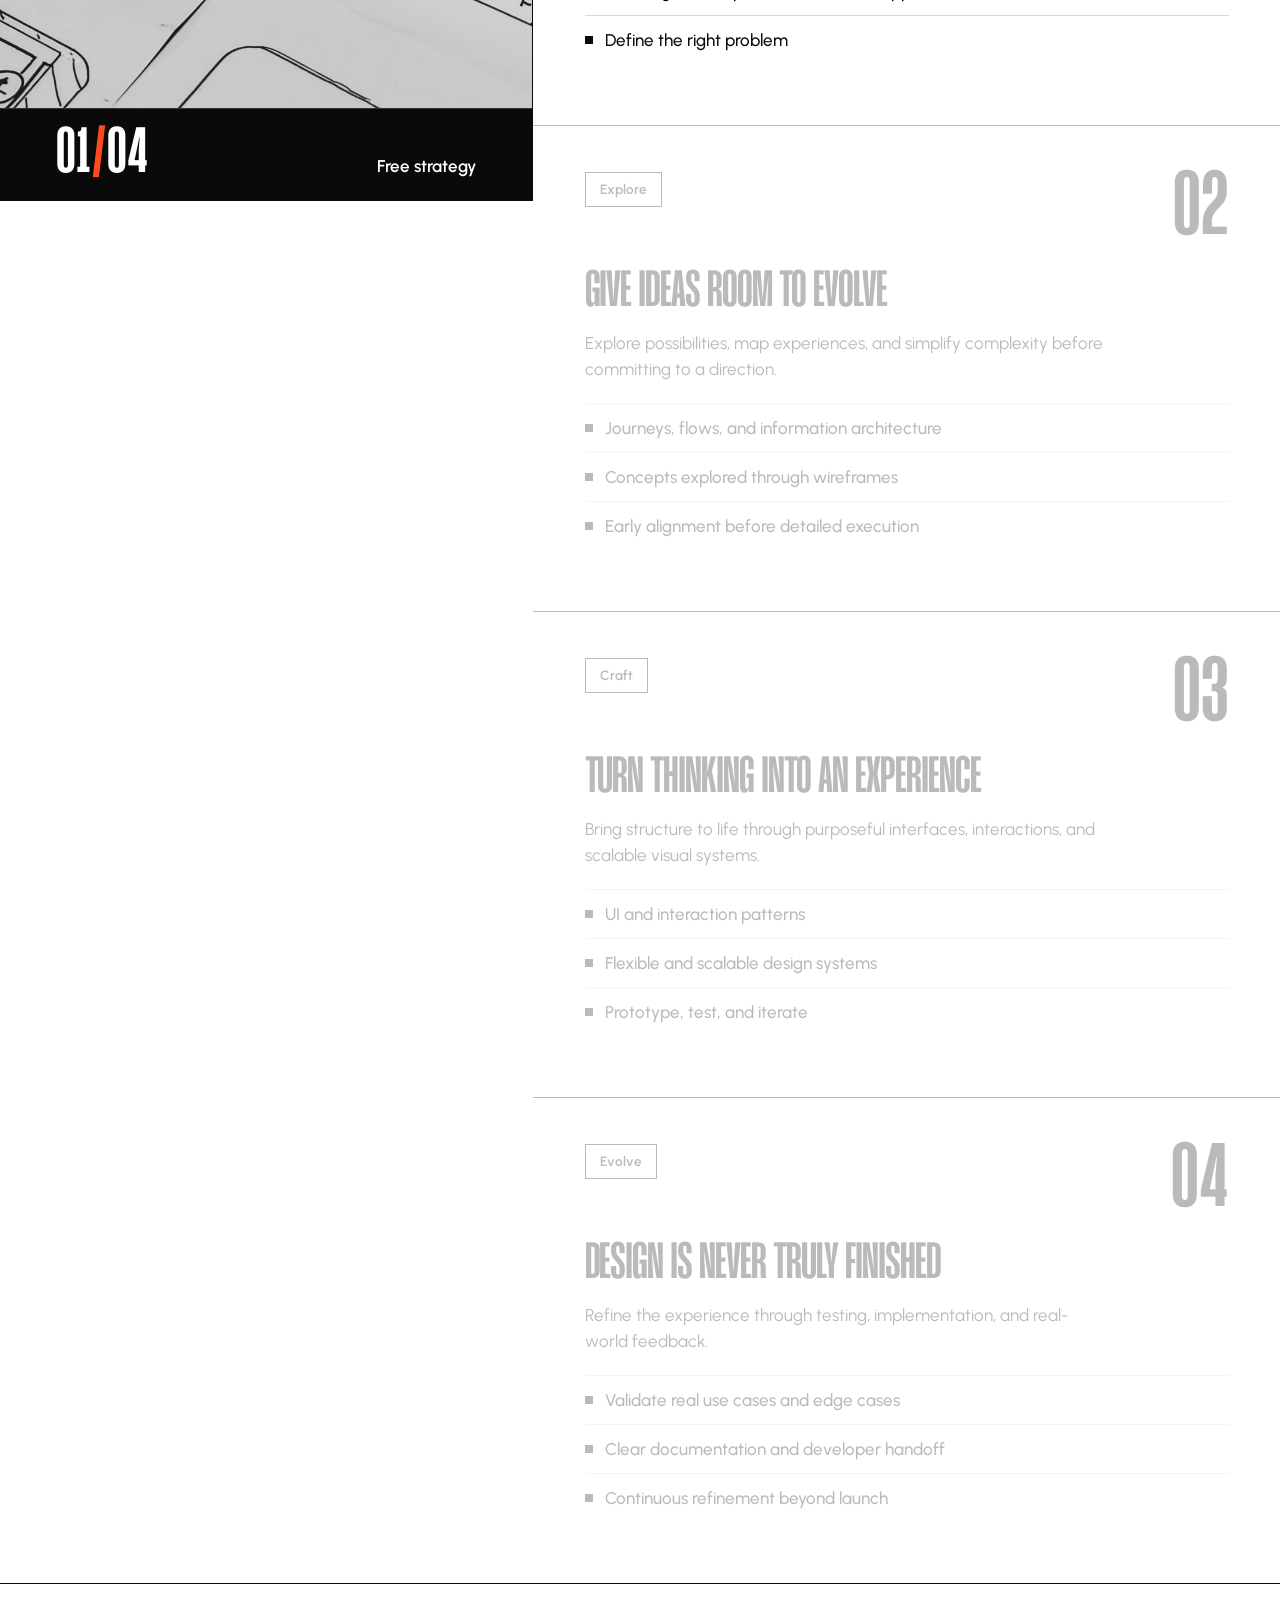
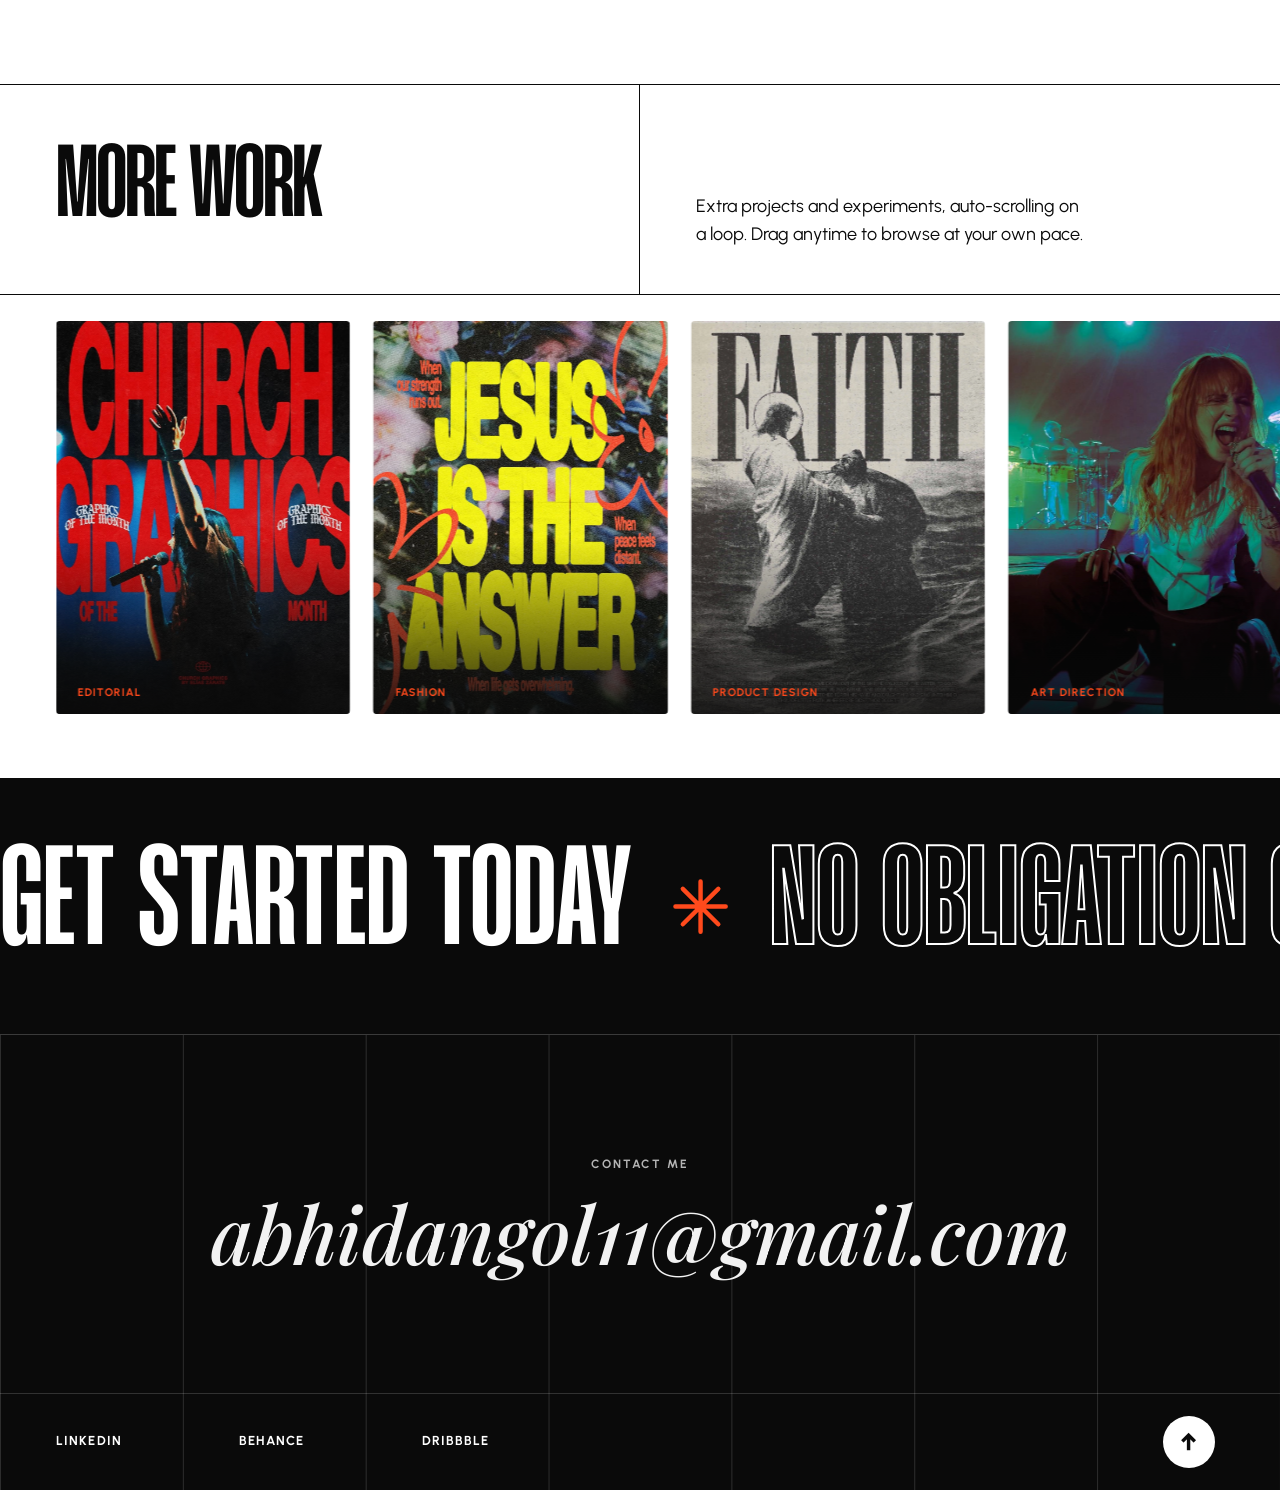
==== commit 09365b24: "oliver case study" ====
--- a/index.html
+++ b/index.html
@@ -178,7 +178,7 @@
             <h3 class="display">Supply Chain Application</h3>
           </div>
         </a>
-        <a class="pcard" href="Project/work-in-progress.html" target="_blank" rel="noopener"
+        <a class="pcard" href="Project/oliver-kidney-story.html" target="_blank" rel="noopener"
           aria-label="Northwind Coffee: Brand identity and packaging. View project">
           <!-- <div class="cv"><canvas data-scene="letter" data-theme="dark" data-letter="N" data-cell="9"
               data-alt="Northwind Coffee project preview"></canvas><span class="ptag">Branding</span></div> -->
